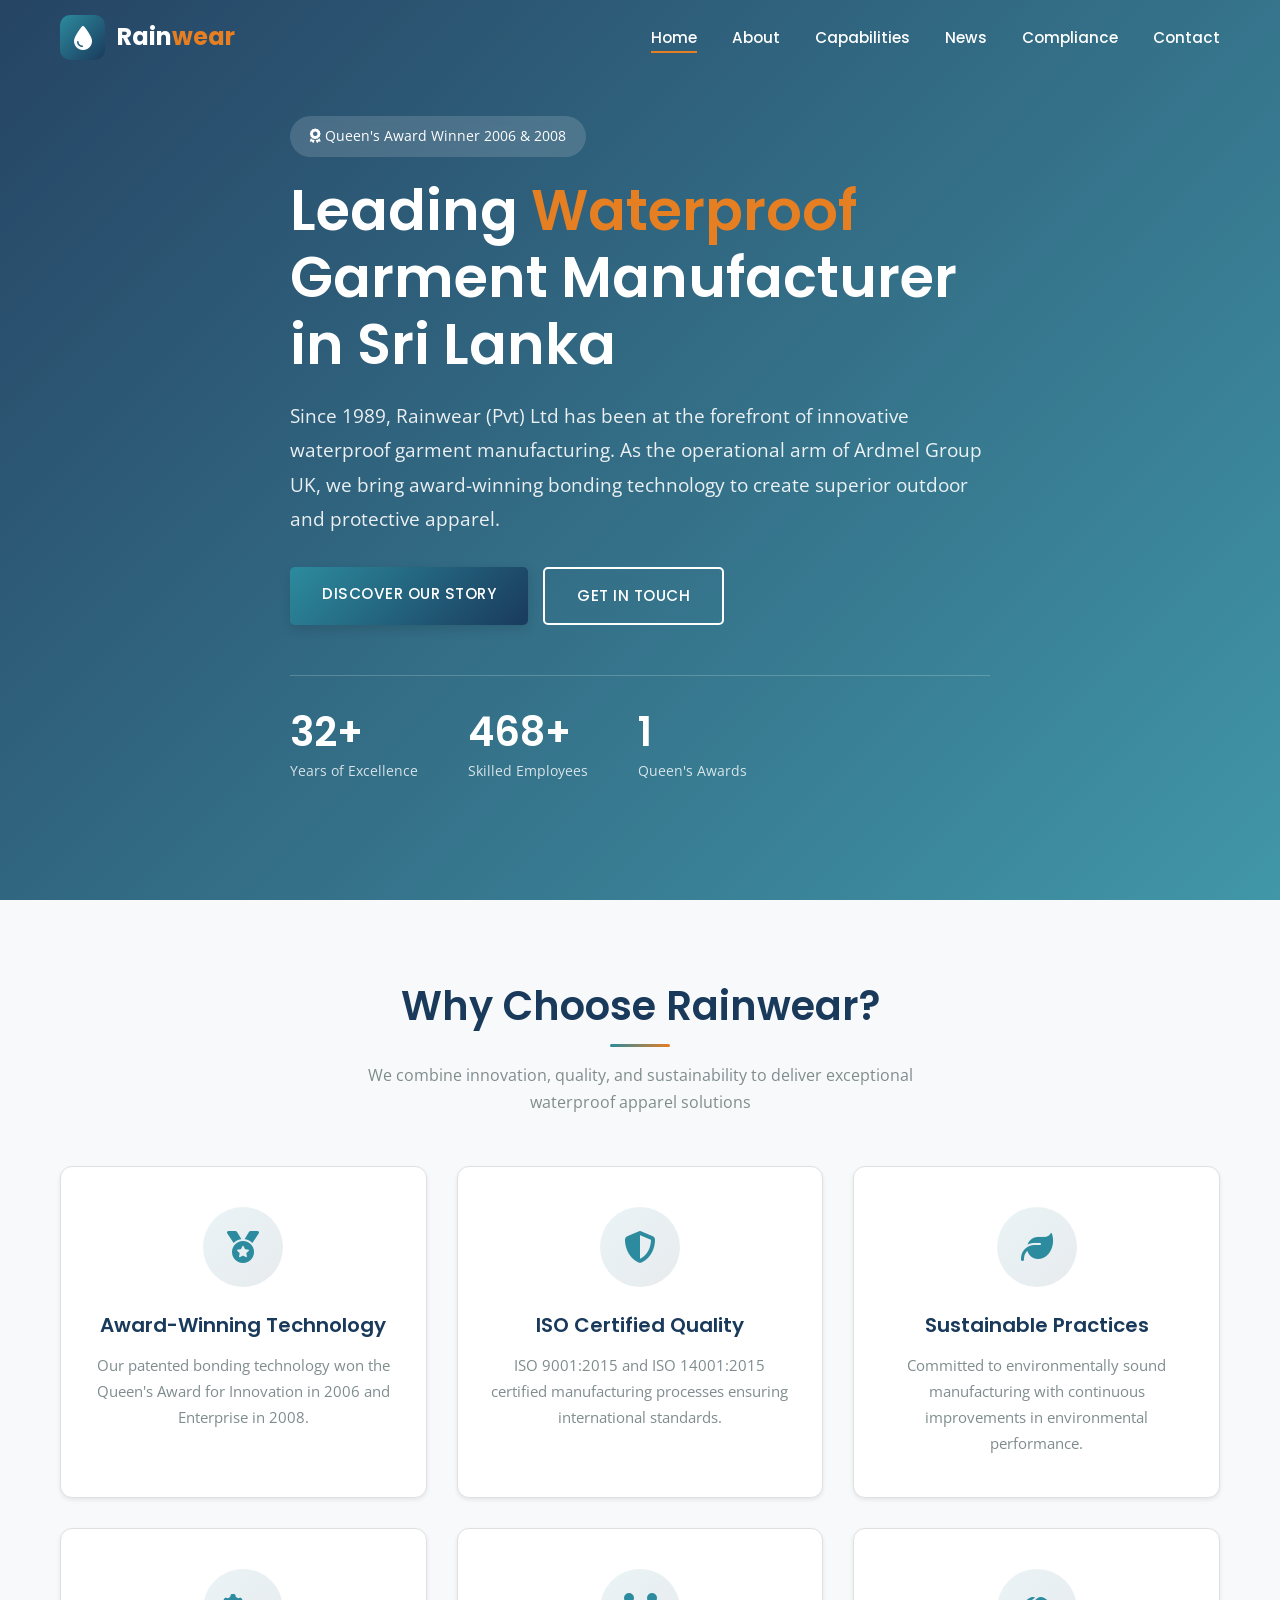
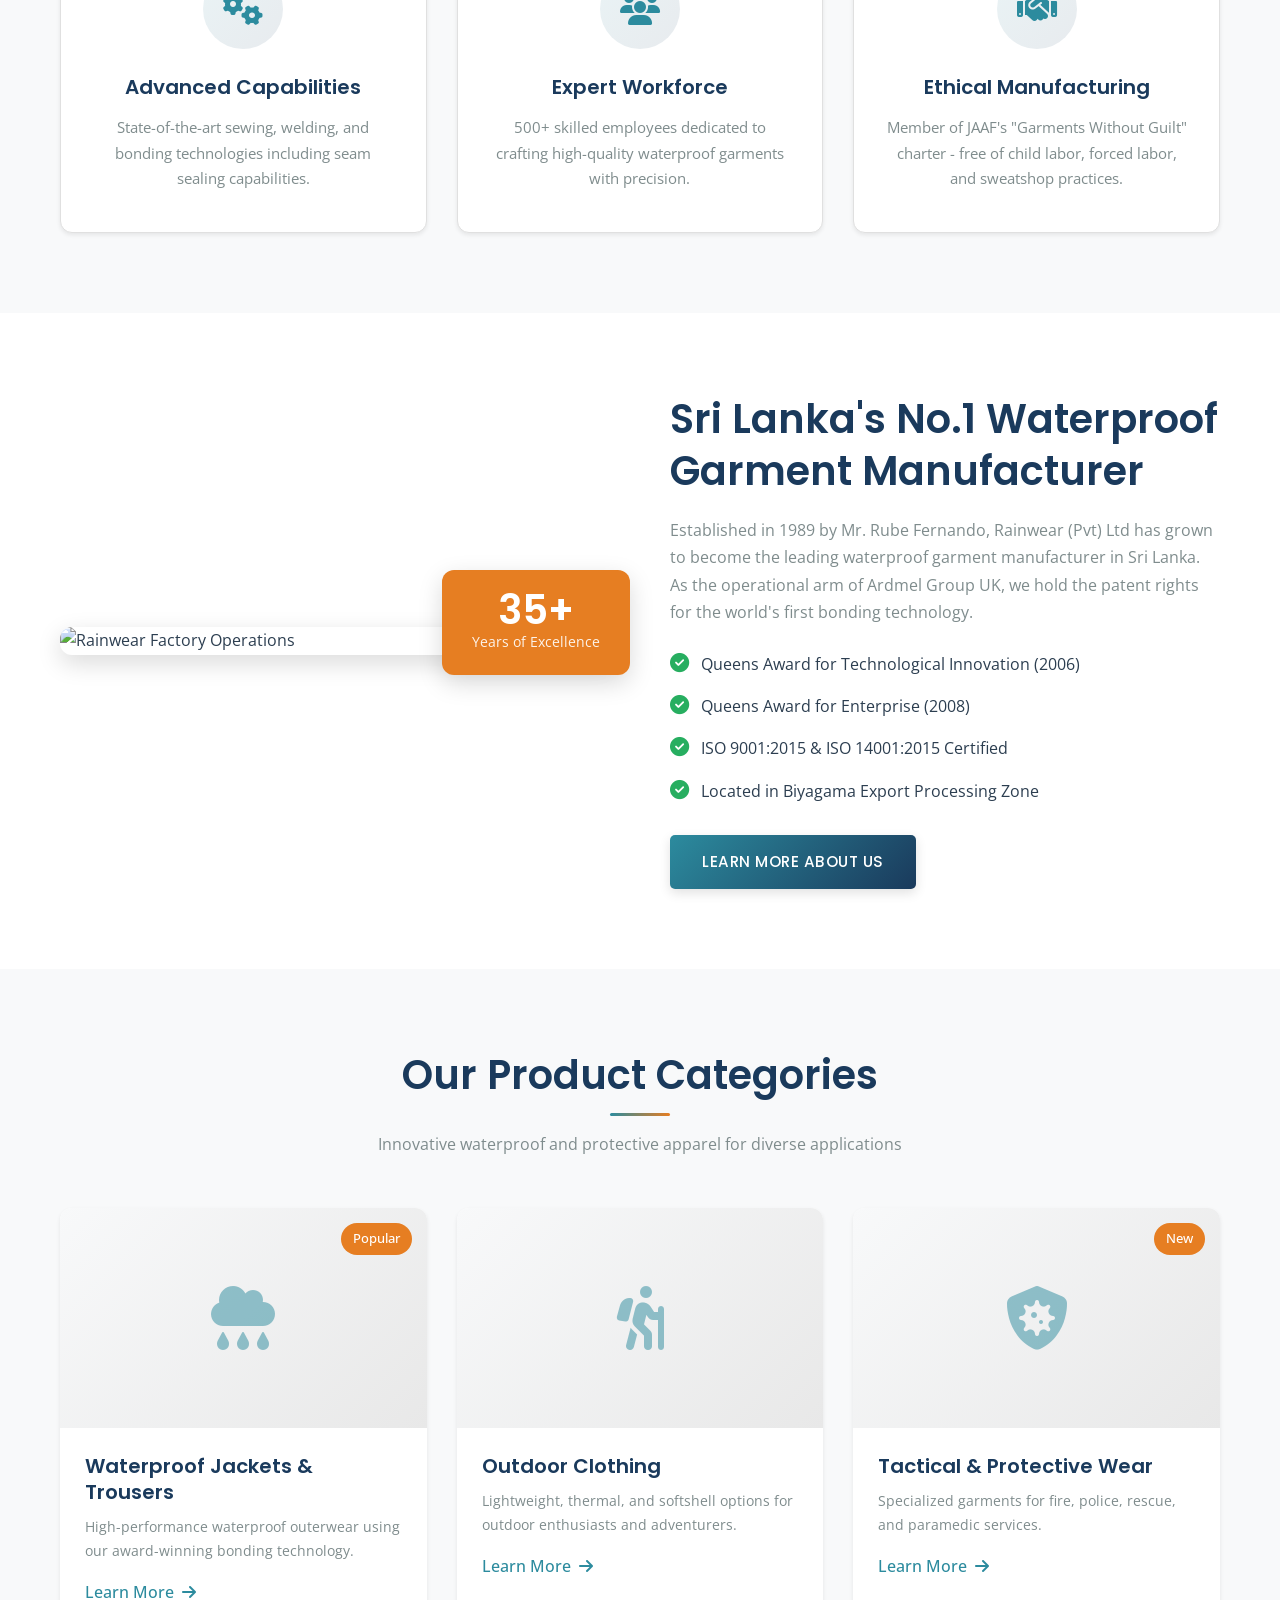
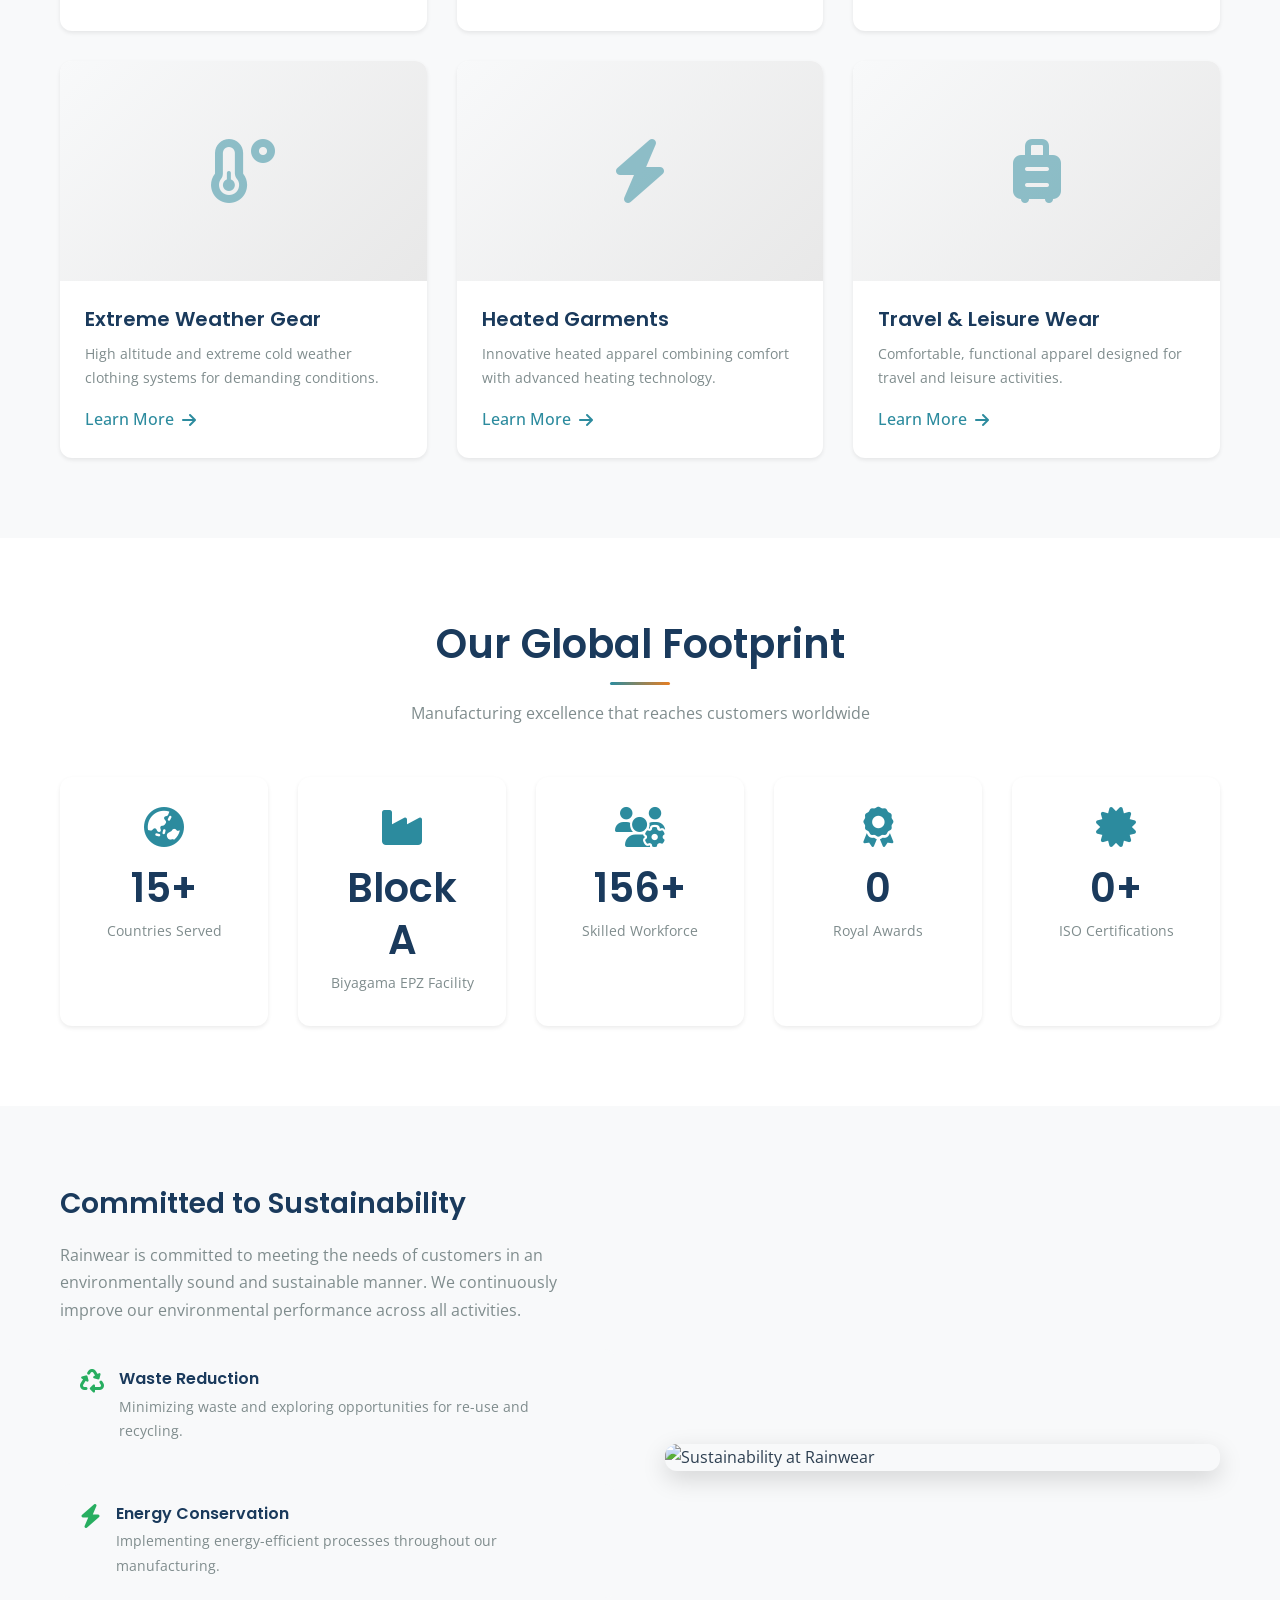
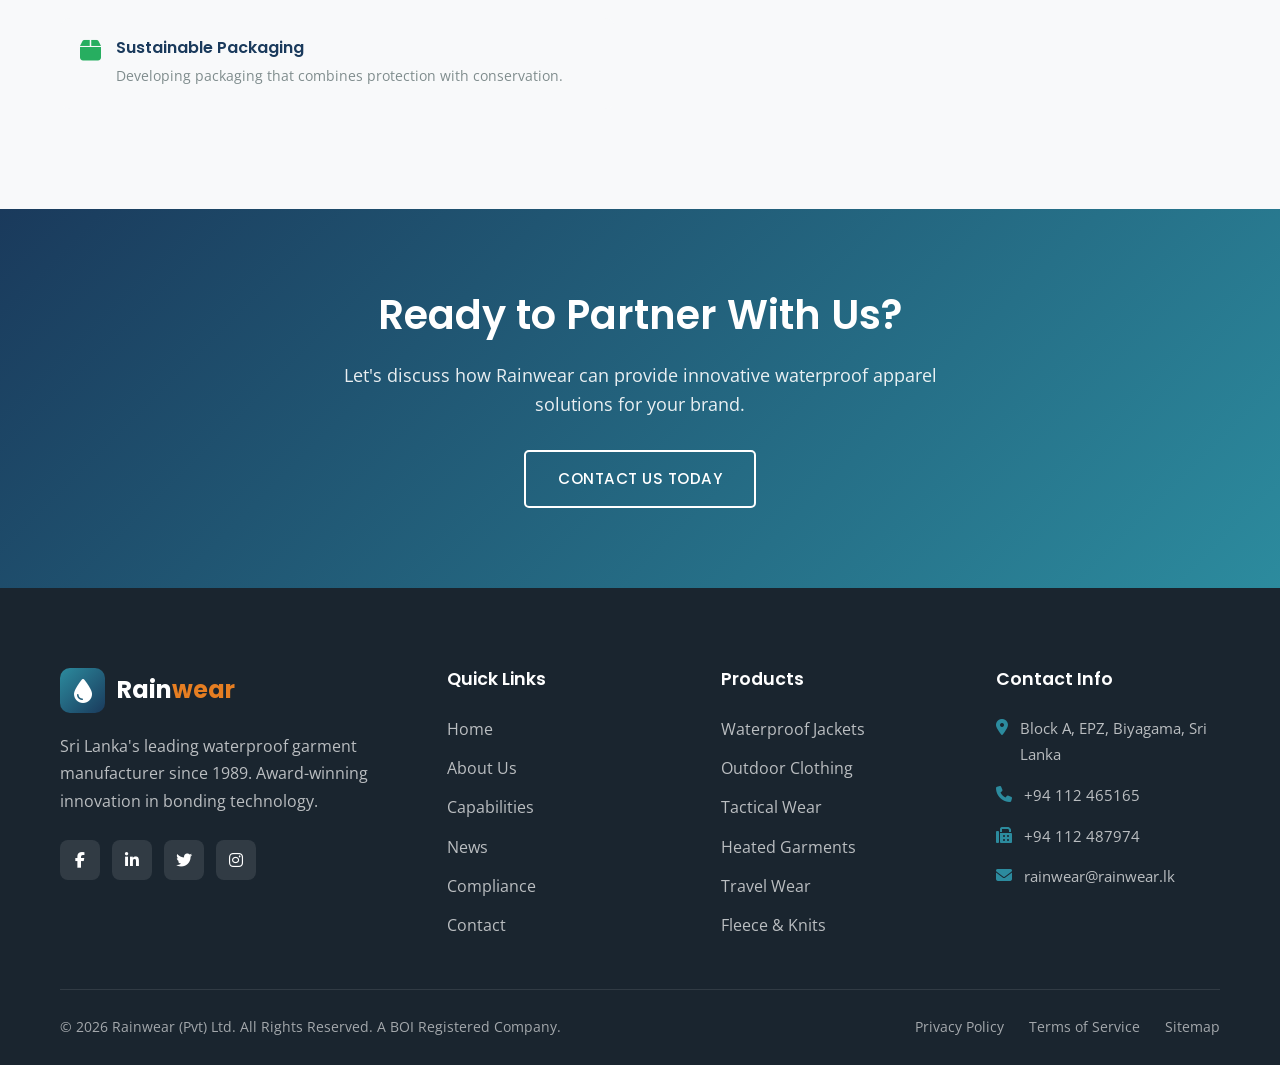
==== index.html @ 71b781bc "Initial commit: Rainwear corporate website - Modern responsive design with 6 pages (Home, About, Cap" ====
<!DOCTYPE html>
<html lang="en">
<head>
    <meta charset="UTF-8">
    <meta name="viewport" content="width=device-width, initial-scale=1.0">
    <meta name="description" content="Rainwear (Pvt) Ltd - Sri Lanka's leading waterproof garment manufacturer since 1989. Queens Award winning innovation in bonding technology. ISO certified quality.">
    <meta name="keywords" content="Rainwear, waterproof garments, Sri Lanka, apparel manufacturing, bonding technology, outdoor clothing, tactical wear">
    <meta name="author" content="Rainwear (Pvt) Ltd">
    <meta name="robots" content="index, follow">
    
    <!-- Open Graph / Social Media -->
    <meta property="og:title" content="Rainwear (Pvt) Ltd - Leading Waterproof Garment Manufacturer">
    <meta property="og:description" content="Sri Lanka's No.1 waterproof garment manufacturing company. Queens Award winning technology.">
    <meta property="og:type" content="website">
    <meta property="og:url" content="https://rainwear.lk">
    
    <title>Rainwear (Pvt) Ltd | Leading Waterproof Garment Manufacturer in Sri Lanka</title>
    
    <!-- Favicon -->
    <link rel="icon" type="image/x-icon" href="images/favicon.ico">
    
    <!-- Google Fonts -->
    <link rel="preconnect" href="https://fonts.googleapis.com">
    <link rel="preconnect" href="https://fonts.gstatic.com" crossorigin>
    <link href="https://fonts.googleapis.com/css2?family=Poppins:wght@300;400;500;600;700&family=Open+Sans:wght@300;400;500;600&display=swap" rel="stylesheet">
    
    <!-- Font Awesome Icons -->
    <link rel="stylesheet" href="https://cdnjs.cloudflare.com/ajax/libs/font-awesome/6.4.0/css/all.min.css">
    
    <!-- Custom CSS -->
    <link rel="stylesheet" href="css/styles.css">
</head>
<body>
    <!-- Page Loader -->
    <div class="loading">
        <div class="loading-spinner"></div>
    </div>

    <!-- Header -->
    <header class="header">
        <div class="container">
            <nav class="nav">
                <a href="index.html" class="logo">
                    <div class="logo-icon">
                        <i class="fas fa-tint"></i>
                    </div>
                    <span class="logo-text">Rain<span>wear</span></span>
                </a>
                
                <ul class="nav-menu">
                    <li><a href="index.html" class="nav-link active">Home</a></li>
                    <li><a href="about.html" class="nav-link">About</a></li>
                    <li class="dropdown">
                        <a href="capabilities.html" class="nav-link">Capabilities</a>
                        <ul class="dropdown-menu">
                            <li><a href="capabilities.html#bulk">Bulk Manufacturing</a></li>
                            <li><a href="capabilities.html#design">Design & Development</a></li>
                            <li><a href="capabilities.html#technology">Technology</a></li>
                        </ul>
                    </li>
                    <li><a href="news.html" class="nav-link">News</a></li>
                    <li><a href="compliance.html" class="nav-link">Compliance</a></li>
                    <li><a href="contact.html" class="nav-link">Contact</a></li>
                </ul>
                
                <div class="nav-toggle">
                    <span></span>
                    <span></span>
                    <span></span>
                </div>
            </nav>
        </div>
    </header>

    <!-- Hero Section -->
    <section class="hero">
        <div class="container">
            <div class="hero-content">
                <span class="hero-badge">
                    <i class="fas fa-award"></i> Queen's Award Winner 2006 & 2008
                </span>
                <h1>Leading <span>Waterproof</span> Garment Manufacturer in Sri Lanka</h1>
                <p>Since 1989, Rainwear (Pvt) Ltd has been at the forefront of innovative waterproof garment manufacturing. As the operational arm of Ardmel Group UK, we bring award-winning bonding technology to create superior outdoor and protective apparel.</p>
                <div class="hero-buttons">
                    <a href="about.html" class="btn btn-primary">Discover Our Story</a>
                    <a href="contact.html" class="btn btn-secondary">Get In Touch</a>
                </div>
                <div class="hero-stats">
                    <div class="stat-item">
                        <h3 class="counter" data-target="35" data-suffix="+">0+</h3>
                        <p>Years of Excellence</p>
                    </div>
                    <div class="stat-item">
                        <h3 class="counter" data-target="500" data-suffix="+">0+</h3>
                        <p>Skilled Employees</p>
                    </div>
                    <div class="stat-item">
                        <h3 class="counter" data-target="2">0</h3>
                        <p>Queen's Awards</p>
                    </div>
                </div>
            </div>
        </div>
    </section>

    <!-- Features Section -->
    <section class="section bg-light" id="features">
        <div class="container">
            <div class="section-title">
                <h2>Why Choose Rainwear?</h2>
                <p>We combine innovation, quality, and sustainability to deliver exceptional waterproof apparel solutions</p>
            </div>
            <div class="features-grid">
                <div class="feature-card">
                    <div class="feature-icon">
                        <i class="fas fa-medal"></i>
                    </div>
                    <h4>Award-Winning Technology</h4>
                    <p>Our patented bonding technology won the Queen's Award for Innovation in 2006 and Enterprise in 2008.</p>
                </div>
                <div class="feature-card">
                    <div class="feature-icon">
                        <i class="fas fa-shield-alt"></i>
                    </div>
                    <h4>ISO Certified Quality</h4>
                    <p>ISO 9001:2015 and ISO 14001:2015 certified manufacturing processes ensuring international standards.</p>
                </div>
                <div class="feature-card">
                    <div class="feature-icon">
                        <i class="fas fa-leaf"></i>
                    </div>
                    <h4>Sustainable Practices</h4>
                    <p>Committed to environmentally sound manufacturing with continuous improvements in environmental performance.</p>
                </div>
                <div class="feature-card">
                    <div class="feature-icon">
                        <i class="fas fa-cogs"></i>
                    </div>
                    <h4>Advanced Capabilities</h4>
                    <p>State-of-the-art sewing, welding, and bonding technologies including seam sealing capabilities.</p>
                </div>
                <div class="feature-card">
                    <div class="feature-icon">
                        <i class="fas fa-users"></i>
                    </div>
                    <h4>Expert Workforce</h4>
                    <p>500+ skilled employees dedicated to crafting high-quality waterproof garments with precision.</p>
                </div>
                <div class="feature-card">
                    <div class="feature-icon">
                        <i class="fas fa-handshake"></i>
                    </div>
                    <h4>Ethical Manufacturing</h4>
                    <p>Member of JAAF's "Garments Without Guilt" charter - free of child labor, forced labor, and sweatshop practices.</p>
                </div>
            </div>
        </div>
    </section>

    <!-- About Preview Section -->
    <section class="section">
        <div class="container">
            <div class="about-grid">
                <div class="about-image">
                    <img src="https://images.unsplash.com/photo-1581091226825-a6a2a5aee158?w=600" alt="Rainwear Factory Operations">
                    <div class="about-image-badge">
                        <h3>35+</h3>
                        <p>Years of Excellence</p>
                    </div>
                </div>
                <div class="about-content">
                    <h2>Sri Lanka's No.1 Waterproof Garment Manufacturer</h2>
                    <p>Established in 1989 by Mr. Rube Fernando, Rainwear (Pvt) Ltd has grown to become the leading waterproof garment manufacturer in Sri Lanka. As the operational arm of Ardmel Group UK, we hold the patent rights for the world's first bonding technology.</p>
                    <ul class="about-list">
                        <li>
                            <i class="fas fa-check-circle"></i>
                            <span>Queens Award for Technological Innovation (2006)</span>
                        </li>
                        <li>
                            <i class="fas fa-check-circle"></i>
                            <span>Queens Award for Enterprise (2008)</span>
                        </li>
                        <li>
                            <i class="fas fa-check-circle"></i>
                            <span>ISO 9001:2015 & ISO 14001:2015 Certified</span>
                        </li>
                        <li>
                            <i class="fas fa-check-circle"></i>
                            <span>Located in Biyagama Export Processing Zone</span>
                        </li>
                    </ul>
                    <a href="about.html" class="btn btn-primary">Learn More About Us</a>
                </div>
            </div>
        </div>
    </section>

    <!-- Products Section -->
    <section class="section bg-light">
        <div class="container">
            <div class="section-title">
                <h2>Our Product Categories</h2>
                <p>Innovative waterproof and protective apparel for diverse applications</p>
            </div>
            <div class="products-grid">
                <div class="product-card">
                    <div class="product-image">
                        <i class="fas fa-cloud-rain"></i>
                        <span class="product-badge">Popular</span>
                    </div>
                    <div class="product-content">
                        <h4>Waterproof Jackets & Trousers</h4>
                        <p>High-performance waterproof outerwear using our award-winning bonding technology.</p>
                        <a href="capabilities.html" class="read-more">Learn More <i class="fas fa-arrow-right"></i></a>
                    </div>
                </div>
                <div class="product-card">
                    <div class="product-image">
                        <i class="fas fa-hiking"></i>
                    </div>
                    <div class="product-content">
                        <h4>Outdoor Clothing</h4>
                        <p>Lightweight, thermal, and softshell options for outdoor enthusiasts and adventurers.</p>
                        <a href="capabilities.html" class="read-more">Learn More <i class="fas fa-arrow-right"></i></a>
                    </div>
                </div>
                <div class="product-card">
                    <div class="product-image">
                        <i class="fas fa-shield-virus"></i>
                        <span class="product-badge">New</span>
                    </div>
                    <div class="product-content">
                        <h4>Tactical & Protective Wear</h4>
                        <p>Specialized garments for fire, police, rescue, and paramedic services.</p>
                        <a href="capabilities.html" class="read-more">Learn More <i class="fas fa-arrow-right"></i></a>
                    </div>
                </div>
                <div class="product-card">
                    <div class="product-image">
                        <i class="fas fa-temperature-low"></i>
                    </div>
                    <div class="product-content">
                        <h4>Extreme Weather Gear</h4>
                        <p>High altitude and extreme cold weather clothing systems for demanding conditions.</p>
                        <a href="capabilities.html" class="read-more">Learn More <i class="fas fa-arrow-right"></i></a>
                    </div>
                </div>
                <div class="product-card">
                    <div class="product-image">
                        <i class="fas fa-bolt"></i>
                    </div>
                    <div class="product-content">
                        <h4>Heated Garments</h4>
                        <p>Innovative heated apparel combining comfort with advanced heating technology.</p>
                        <a href="capabilities.html" class="read-more">Learn More <i class="fas fa-arrow-right"></i></a>
                    </div>
                </div>
                <div class="product-card">
                    <div class="product-image">
                        <i class="fas fa-suitcase-rolling"></i>
                    </div>
                    <div class="product-content">
                        <h4>Travel & Leisure Wear</h4>
                        <p>Comfortable, functional apparel designed for travel and leisure activities.</p>
                        <a href="capabilities.html" class="read-more">Learn More <i class="fas fa-arrow-right"></i></a>
                    </div>
                </div>
            </div>
        </div>
    </section>

    <!-- Apparel Footprint Section -->
    <section class="section">
        <div class="container">
            <div class="section-title">
                <h2>Our Global Footprint</h2>
                <p>Manufacturing excellence that reaches customers worldwide</p>
            </div>
            <div class="footprint-stats">
                <div class="footprint-stat">
                    <i class="fas fa-globe-asia"></i>
                    <h3 class="counter" data-target="50" data-suffix="+">0+</h3>
                    <p>Countries Served</p>
                </div>
                <div class="footprint-stat">
                    <i class="fas fa-industry"></i>
                    <h3>Block A</h3>
                    <p>Biyagama EPZ Facility</p>
                </div>
                <div class="footprint-stat">
                    <i class="fas fa-users-cog"></i>
                    <h3 class="counter" data-target="500" data-suffix="+">0+</h3>
                    <p>Skilled Workforce</p>
                </div>
                <div class="footprint-stat">
                    <i class="fas fa-award"></i>
                    <h3 class="counter" data-target="2">0</h3>
                    <p>Royal Awards</p>
                </div>
                <div class="footprint-stat">
                    <i class="fas fa-certificate"></i>
                    <h3 class="counter" data-target="3" data-suffix="+">0+</h3>
                    <p>ISO Certifications</p>
                </div>
            </div>
        </div>
    </section>

    <!-- Sustainability Section -->
    <section class="section bg-light">
        <div class="container">
            <div class="sustainability-content">
                <div class="sustainability-text">
                    <h3>Committed to Sustainability</h3>
                    <p>Rainwear is committed to meeting the needs of customers in an environmentally sound and sustainable manner. We continuously improve our environmental performance across all activities.</p>
                    <ul class="sustainability-list">
                        <li>
                            <i class="fas fa-recycle"></i>
                            <div>
                                <h4>Waste Reduction</h4>
                                <p>Minimizing waste and exploring opportunities for re-use and recycling.</p>
                            </div>
                        </li>
                        <li>
                            <i class="fas fa-bolt"></i>
                            <div>
                                <h4>Energy Conservation</h4>
                                <p>Implementing energy-efficient processes throughout our manufacturing.</p>
                            </div>
                        </li>
                        <li>
                            <i class="fas fa-box"></i>
                            <div>
                                <h4>Sustainable Packaging</h4>
                                <p>Developing packaging that combines protection with conservation.</p>
                            </div>
                        </li>
                    </ul>
                </div>
                <div class="about-image">
                    <img src="https://images.unsplash.com/photo-1532996122724-e3c354a0b15b?w=600" alt="Sustainability at Rainwear">
                </div>
            </div>
        </div>
    </section>

    <!-- CTA Section -->
    <section class="cta-section">
        <div class="container">
            <div class="cta-content">
                <h2>Ready to Partner With Us?</h2>
                <p>Let's discuss how Rainwear can provide innovative waterproof apparel solutions for your brand.</p>
                <a href="contact.html" class="btn btn-secondary">Contact Us Today</a>
            </div>
        </div>
    </section>

    <!-- Footer -->
    <footer class="footer">
        <div class="container">
            <div class="footer-grid">
                <div class="footer-brand">
                    <a href="index.html" class="logo">
                        <div class="logo-icon">
                            <i class="fas fa-tint"></i>
                        </div>
                        <span class="logo-text">Rain<span>wear</span></span>
                    </a>
                    <p>Sri Lanka's leading waterproof garment manufacturer since 1989. Award-winning innovation in bonding technology.</p>
                    <div class="footer-social">
                        <a href="#"><i class="fab fa-facebook-f"></i></a>
                        <a href="#"><i class="fab fa-linkedin-in"></i></a>
                        <a href="#"><i class="fab fa-twitter"></i></a>
                        <a href="#"><i class="fab fa-instagram"></i></a>
                    </div>
                </div>
                <div class="footer-column">
                    <h4>Quick Links</h4>
                    <ul class="footer-links">
                        <li><a href="index.html">Home</a></li>
                        <li><a href="about.html">About Us</a></li>
                        <li><a href="capabilities.html">Capabilities</a></li>
                        <li><a href="news.html">News</a></li>
                        <li><a href="compliance.html">Compliance</a></li>
                        <li><a href="contact.html">Contact</a></li>
                    </ul>
                </div>
                <div class="footer-column">
                    <h4>Products</h4>
                    <ul class="footer-links">
                        <li><a href="capabilities.html">Waterproof Jackets</a></li>
                        <li><a href="capabilities.html">Outdoor Clothing</a></li>
                        <li><a href="capabilities.html">Tactical Wear</a></li>
                        <li><a href="capabilities.html">Heated Garments</a></li>
                        <li><a href="capabilities.html">Travel Wear</a></li>
                        <li><a href="capabilities.html">Fleece & Knits</a></li>
                    </ul>
                </div>
                <div class="footer-column">
                    <h4>Contact Info</h4>
                    <div class="footer-contact">
                        <div class="footer-contact-item">
                            <i class="fas fa-map-marker-alt"></i>
                            <span>Block A, EPZ, Biyagama, Sri Lanka</span>
                        </div>
                        <div class="footer-contact-item">
                            <i class="fas fa-phone"></i>
                            <span>+94 112 465165</span>
                        </div>
                        <div class="footer-contact-item">
                            <i class="fas fa-fax"></i>
                            <span>+94 112 487974</span>
                        </div>
                        <div class="footer-contact-item">
                            <i class="fas fa-envelope"></i>
                            <span>rainwear@rainwear.lk</span>
                        </div>
                    </div>
                </div>
            </div>
            <div class="footer-bottom">
                <p>&copy; 2026 Rainwear (Pvt) Ltd. All Rights Reserved. A BOI Registered Company.</p>
                <div class="footer-bottom-links">
                    <a href="#">Privacy Policy</a>
                    <a href="#">Terms of Service</a>
                    <a href="#">Sitemap</a>
                </div>
            </div>
        </div>
    </footer>

    <!-- Scroll to Top Button -->
    <button class="scroll-top">
        <i class="fas fa-chevron-up"></i>
    </button>

    <!-- JavaScript -->
    <script src="js/main.js"></script>
</body>
</html>
---- css/styles.css ----
/* =============================================
   RAINWEAR (PVT) LTD - Corporate Website Styles
   Modern, Professional & Mobile-Responsive Design
   ============================================= */

/* CSS Variables */
:root {
    --primary-color: #1a3a5c;
    --primary-dark: #0d2840;
    --secondary-color: #2c8b9e;
    --accent-color: #e67e22;
    --accent-hover: #d35400;
    --text-dark: #2c3e50;
    --text-light: #7f8c8d;
    --text-white: #ffffff;
    --bg-light: #f8f9fa;
    --bg-white: #ffffff;
    --bg-dark: #1a252f;
    --border-color: #e0e0e0;
    --success-color: #27ae60;
    --shadow-sm: 0 2px 4px rgba(0,0,0,0.08);
    --shadow-md: 0 4px 12px rgba(0,0,0,0.12);
    --shadow-lg: 0 8px 24px rgba(0,0,0,0.15);
    --transition: all 0.3s ease;
    --font-primary: 'Poppins', sans-serif;
    --font-secondary: 'Open Sans', sans-serif;
}

/* Reset & Base Styles */
*, *::before, *::after {
    margin: 0;
    padding: 0;
    box-sizing: border-box;
}

html {
    scroll-behavior: smooth;
    font-size: 16px;
}

body {
    font-family: var(--font-secondary);
    color: var(--text-dark);
    line-height: 1.7;
    background-color: var(--bg-white);
    overflow-x: hidden;
}

h1, h2, h3, h4, h5, h6 {
    font-family: var(--font-primary);
    font-weight: 600;
    line-height: 1.3;
    color: var(--primary-color);
}

h1 { font-size: 3rem; }
h2 { font-size: 2.5rem; }
h3 { font-size: 1.75rem; }
h4 { font-size: 1.25rem; }

p {
    margin-bottom: 1rem;
    color: var(--text-light);
}

a {
    text-decoration: none;
    color: inherit;
    transition: var(--transition);
}

img {
    max-width: 100%;
    height: auto;
    display: block;
}

ul {
    list-style: none;
}

.container {
    max-width: 1200px;
    margin: 0 auto;
    padding: 0 20px;
}

.section {
    padding: 80px 0;
}

.section-title {
    text-align: center;
    margin-bottom: 50px;
}

.section-title h2 {
    position: relative;
    display: inline-block;
    padding-bottom: 15px;
}

.section-title h2::after {
    content: '';
    position: absolute;
    bottom: 0;
    left: 50%;
    transform: translateX(-50%);
    width: 60px;
    height: 3px;
    background: linear-gradient(90deg, var(--secondary-color), var(--accent-color));
    border-radius: 2px;
}

.section-title p {
    max-width: 600px;
    margin: 15px auto 0;
}

/* Buttons */
.btn {
    display: inline-block;
    padding: 14px 32px;
    font-family: var(--font-primary);
    font-size: 0.95rem;
    font-weight: 500;
    border-radius: 5px;
    cursor: pointer;
    transition: var(--transition);
    border: none;
    text-transform: uppercase;
    letter-spacing: 0.5px;
}

.btn-primary {
    background: linear-gradient(135deg, var(--secondary-color), var(--primary-color));
    color: var(--text-white);
    box-shadow: var(--shadow-md);
}

.btn-primary:hover {
    transform: translateY(-2px);
    box-shadow: var(--shadow-lg);
}

.btn-secondary {
    background: transparent;
    color: var(--text-white);
    border: 2px solid var(--text-white);
}

.btn-secondary:hover {
    background: var(--text-white);
    color: var(--primary-color);
}

.btn-accent {
    background: var(--accent-color);
    color: var(--text-white);
}

.btn-accent:hover {
    background: var(--accent-hover);
    transform: translateY(-2px);
}

/* =============================================
   HEADER & NAVIGATION
   ============================================= */
.header {
    position: fixed;
    top: 0;
    left: 0;
    width: 100%;
    z-index: 1000;
    background: transparent;
    transition: var(--transition);
}

.header.scrolled {
    background: var(--bg-white);
    box-shadow: var(--shadow-md);
}

.header.scrolled .nav-link {
    color: var(--text-dark);
}

.header.scrolled .logo-text {
    color: var(--primary-color);
}

.nav {
    display: flex;
    justify-content: space-between;
    align-items: center;
    padding: 15px 0;
}

.logo {
    display: flex;
    align-items: center;
    gap: 12px;
}

.logo-icon {
    width: 45px;
    height: 45px;
    background: linear-gradient(135deg, var(--secondary-color), var(--primary-color));
    border-radius: 10px;
    display: flex;
    align-items: center;
    justify-content: center;
}

.logo-icon i {
    font-size: 1.5rem;
    color: var(--text-white);
}

.logo-text {
    font-family: var(--font-primary);
    font-size: 1.5rem;
    font-weight: 700;
    color: var(--text-white);
    transition: var(--transition);
}

.logo-text span {
    color: var(--accent-color);
}

.nav-menu {
    display: flex;
    gap: 35px;
}

.nav-link {
    font-family: var(--font-primary);
    font-size: 0.95rem;
    font-weight: 500;
    color: var(--text-white);
    position: relative;
    padding: 5px 0;
}

.nav-link::after {
    content: '';
    position: absolute;
    bottom: 0;
    left: 0;
    width: 0;
    height: 2px;
    background: var(--accent-color);
    transition: var(--transition);
}

.nav-link:hover::after,
.nav-link.active::after {
    width: 100%;
}

.nav-toggle {
    display: none;
    flex-direction: column;
    gap: 5px;
    cursor: pointer;
    padding: 5px;
}

.nav-toggle span {
    width: 25px;
    height: 3px;
    background: var(--text-white);
    border-radius: 2px;
    transition: var(--transition);
}

.header.scrolled .nav-toggle span {
    background: var(--primary-color);
}

/* Dropdown Menu */
.dropdown {
    position: relative;
}

.dropdown-menu {
    position: absolute;
    top: 100%;
    left: 0;
    min-width: 220px;
    background: var(--bg-white);
    border-radius: 8px;
    box-shadow: var(--shadow-lg);
    opacity: 0;
    visibility: hidden;
    transform: translateY(10px);
    transition: var(--transition);
    padding: 10px 0;
}

.dropdown:hover .dropdown-menu {
    opacity: 1;
    visibility: visible;
    transform: translateY(0);
}

.dropdown-menu a {
    display: block;
    padding: 10px 20px;
    color: var(--text-dark);
    font-size: 0.9rem;
}

.dropdown-menu a:hover {
    background: var(--bg-light);
    color: var(--secondary-color);
}

/* =============================================
   HERO SECTION
   ============================================= */
.hero {
    min-height: 100vh;
    display: flex;
    align-items: center;
    position: relative;
    background: linear-gradient(135deg, rgba(26, 58, 92, 0.95), rgba(44, 139, 158, 0.9)),
                url('https://images.unsplash.com/photo-1441986300917-64674bd600d8?w=1920') center/cover no-repeat;
    overflow: hidden;
}

.hero-content {
    max-width: 700px;
    color: var(--text-white);
    z-index: 2;
}

.hero-badge {
    display: inline-block;
    background: rgba(255,255,255,0.15);
    padding: 8px 20px;
    border-radius: 30px;
    font-size: 0.9rem;
    margin-bottom: 20px;
    backdrop-filter: blur(10px);
}

.hero h1 {
    color: var(--text-white);
    font-size: 3.5rem;
    margin-bottom: 20px;
    line-height: 1.2;
}

.hero h1 span {
    color: var(--accent-color);
}

.hero p {
    font-size: 1.2rem;
    color: rgba(255,255,255,0.9);
    margin-bottom: 30px;
    line-height: 1.8;
}

.hero-buttons {
    display: flex;
    gap: 15px;
    flex-wrap: wrap;
}

.hero-stats {
    display: flex;
    gap: 50px;
    margin-top: 50px;
    padding-top: 30px;
    border-top: 1px solid rgba(255,255,255,0.2);
}

.stat-item h3 {
    color: var(--text-white);
    font-size: 2.5rem;
}

.stat-item p {
    color: rgba(255,255,255,0.8);
    font-size: 0.9rem;
    margin: 0;
}

/* Page Hero (Smaller) */
.page-hero {
    min-height: 50vh;
    display: flex;
    align-items: center;
    justify-content: center;
    text-align: center;
    position: relative;
    background: linear-gradient(135deg, rgba(26, 58, 92, 0.95), rgba(44, 139, 158, 0.9)),
                url('https://images.unsplash.com/photo-1558618666-fcd25c85cd64?w=1920') center/cover no-repeat;
}

.page-hero h1 {
    color: var(--text-white);
    font-size: 3rem;
    margin-bottom: 15px;
}

.page-hero p {
    color: rgba(255,255,255,0.9);
    font-size: 1.1rem;
    max-width: 600px;
    margin: 0 auto;
}

.breadcrumb {
    display: flex;
    justify-content: center;
    gap: 10px;
    margin-top: 20px;
    color: rgba(255,255,255,0.8);
    font-size: 0.95rem;
}

.breadcrumb a {
    color: var(--accent-color);
}

.breadcrumb a:hover {
    text-decoration: underline;
}

/* =============================================
   FEATURES / SERVICES SECTION
   ============================================= */
.features-grid {
    display: grid;
    grid-template-columns: repeat(auto-fit, minmax(280px, 1fr));
    gap: 30px;
}

.feature-card {
    background: var(--bg-white);
    padding: 40px 30px;
    border-radius: 12px;
    text-align: center;
    box-shadow: var(--shadow-sm);
    transition: var(--transition);
    border: 1px solid var(--border-color);
}

.feature-card:hover {
    transform: translateY(-8px);
    box-shadow: var(--shadow-lg);
    border-color: var(--secondary-color);
}

.feature-icon {
    width: 80px;
    height: 80px;
    background: linear-gradient(135deg, rgba(44, 139, 158, 0.1), rgba(26, 58, 92, 0.1));
    border-radius: 50%;
    display: flex;
    align-items: center;
    justify-content: center;
    margin: 0 auto 25px;
}

.feature-icon i {
    font-size: 2rem;
    color: var(--secondary-color);
}

.feature-card h4 {
    margin-bottom: 15px;
}

.feature-card p {
    font-size: 0.95rem;
    margin: 0;
}

/* =============================================
   ABOUT SECTION
   ============================================= */
.about-grid {
    display: grid;
    grid-template-columns: 1fr 1fr;
    gap: 60px;
    align-items: center;
}

.about-image {
    position: relative;
}

.about-image img {
    border-radius: 12px;
    box-shadow: var(--shadow-lg);
}

.about-image-badge {
    position: absolute;
    bottom: -20px;
    right: -20px;
    background: var(--accent-color);
    color: var(--text-white);
    padding: 20px 30px;
    border-radius: 12px;
    text-align: center;
    box-shadow: var(--shadow-lg);
}

.about-image-badge h3 {
    color: var(--text-white);
    font-size: 2.5rem;
    line-height: 1;
}

.about-image-badge p {
    color: rgba(255,255,255,0.9);
    margin: 0;
    font-size: 0.9rem;
}

.about-content h2 {
    margin-bottom: 20px;
}

.about-content > p {
    margin-bottom: 25px;
}

.about-list {
    margin-bottom: 30px;
}

.about-list li {
    display: flex;
    align-items: flex-start;
    gap: 12px;
    margin-bottom: 15px;
}

.about-list li i {
    color: var(--success-color);
    font-size: 1.2rem;
    margin-top: 3px;
}

.about-list li span {
    color: var(--text-dark);
}

/* =============================================
   CAPABILITIES SECTION
   ============================================= */
.capabilities-tabs {
    display: flex;
    justify-content: center;
    gap: 15px;
    margin-bottom: 40px;
    flex-wrap: wrap;
}

.tab-btn {
    padding: 12px 28px;
    background: var(--bg-light);
    border: none;
    border-radius: 30px;
    font-family: var(--font-primary);
    font-size: 0.95rem;
    font-weight: 500;
    color: var(--text-dark);
    cursor: pointer;
    transition: var(--transition);
}

.tab-btn:hover,
.tab-btn.active {
    background: var(--primary-color);
    color: var(--text-white);
}

.capability-content {
    display: none;
    animation: fadeIn 0.5s ease;
}

.capability-content.active {
    display: block;
}

@keyframes fadeIn {
    from { opacity: 0; transform: translateY(10px); }
    to { opacity: 1; transform: translateY(0); }
}

.capability-grid {
    display: grid;
    grid-template-columns: repeat(auto-fit, minmax(300px, 1fr));
    gap: 25px;
}

.capability-card {
    background: var(--bg-white);
    border-radius: 12px;
    overflow: hidden;
    box-shadow: var(--shadow-sm);
    transition: var(--transition);
    border: 1px solid var(--border-color);
}

.capability-card:hover {
    box-shadow: var(--shadow-lg);
    transform: translateY(-5px);
}

.capability-card-header {
    background: linear-gradient(135deg, var(--primary-color), var(--secondary-color));
    padding: 20px 25px;
    display: flex;
    align-items: center;
    gap: 15px;
}

.capability-card-header i {
    font-size: 1.5rem;
    color: var(--text-white);
}

.capability-card-header h4 {
    color: var(--text-white);
    margin: 0;
}

.capability-card-body {
    padding: 25px;
}

.capability-card-body p {
    margin-bottom: 0;
}

/* =============================================
   PRODUCTS SECTION
   ============================================= */
.products-grid {
    display: grid;
    grid-template-columns: repeat(auto-fit, minmax(280px, 1fr));
    gap: 30px;
}

.product-card {
    background: var(--bg-white);
    border-radius: 12px;
    overflow: hidden;
    box-shadow: var(--shadow-sm);
    transition: var(--transition);
}

.product-card:hover {
    box-shadow: var(--shadow-lg);
    transform: translateY(-5px);
}

.product-image {
    height: 220px;
    background: linear-gradient(135deg, var(--bg-light), #e8e8e8);
    display: flex;
    align-items: center;
    justify-content: center;
    position: relative;
    overflow: hidden;
}

.product-image i {
    font-size: 4rem;
    color: var(--secondary-color);
    opacity: 0.5;
}

.product-badge {
    position: absolute;
    top: 15px;
    right: 15px;
    background: var(--accent-color);
    color: var(--text-white);
    padding: 5px 12px;
    border-radius: 20px;
    font-size: 0.8rem;
    font-weight: 500;
}

.product-content {
    padding: 25px;
}

.product-content h4 {
    margin-bottom: 10px;
}

.product-content p {
    font-size: 0.9rem;
    margin-bottom: 15px;
}

/* =============================================
   FABRIC TYPES SECTION
   ============================================= */
.fabric-categories {
    display: grid;
    grid-template-columns: repeat(auto-fit, minmax(350px, 1fr));
    gap: 30px;
}

.fabric-category {
    background: var(--bg-white);
    border-radius: 12px;
    padding: 30px;
    box-shadow: var(--shadow-sm);
    border: 1px solid var(--border-color);
}

.fabric-category h3 {
    display: flex;
    align-items: center;
    gap: 12px;
    margin-bottom: 25px;
    padding-bottom: 15px;
    border-bottom: 2px solid var(--bg-light);
}

.fabric-category h3 i {
    color: var(--secondary-color);
}

.fabric-list {
    display: flex;
    flex-direction: column;
    gap: 15px;
}

.fabric-item {
    display: flex;
    gap: 15px;
}

.fabric-item strong {
    color: var(--primary-color);
    min-width: 100px;
}

.fabric-item span {
    color: var(--text-light);
    font-size: 0.95rem;
}

/* =============================================
   TEAM SECTION
   ============================================= */
.team-grid {
    display: grid;
    grid-template-columns: repeat(auto-fit, minmax(250px, 1fr));
    gap: 30px;
}

.team-card {
    background: var(--bg-white);
    border-radius: 12px;
    overflow: hidden;
    box-shadow: var(--shadow-sm);
    transition: var(--transition);
    text-align: center;
}

.team-card:hover {
    box-shadow: var(--shadow-lg);
    transform: translateY(-5px);
}

.team-image {
    height: 250px;
    background: linear-gradient(135deg, var(--primary-color), var(--secondary-color));
    display: flex;
    align-items: center;
    justify-content: center;
}

.team-image i {
    font-size: 5rem;
    color: rgba(255,255,255,0.3);
}

.team-content {
    padding: 25px;
}

.team-content h4 {
    margin-bottom: 5px;
}

.team-content .position {
    color: var(--secondary-color);
    font-size: 0.9rem;
    font-weight: 500;
}

/* =============================================
   COMPLIANCE SECTION
   ============================================= */
.compliance-grid {
    display: grid;
    grid-template-columns: repeat(auto-fit, minmax(350px, 1fr));
    gap: 30px;
}

.compliance-card {
    background: var(--bg-white);
    border-radius: 12px;
    padding: 35px;
    box-shadow: var(--shadow-sm);
    border-left: 4px solid var(--secondary-color);
    transition: var(--transition);
}

.compliance-card:hover {
    box-shadow: var(--shadow-lg);
}

.compliance-card-header {
    display: flex;
    align-items: center;
    gap: 15px;
    margin-bottom: 20px;
}

.compliance-icon {
    width: 60px;
    height: 60px;
    background: linear-gradient(135deg, rgba(44, 139, 158, 0.1), rgba(26, 58, 92, 0.1));
    border-radius: 12px;
    display: flex;
    align-items: center;
    justify-content: center;
}

.compliance-icon i {
    font-size: 1.5rem;
    color: var(--secondary-color);
}

.compliance-card h4 {
    margin: 0;
}

.compliance-card p {
    margin-bottom: 0;
    font-size: 0.95rem;
}

/* =============================================
   NEWS SECTION
   ============================================= */
.news-grid {
    display: grid;
    grid-template-columns: repeat(auto-fit, minmax(350px, 1fr));
    gap: 30px;
}

.news-card {
    background: var(--bg-white);
    border-radius: 12px;
    overflow: hidden;
    box-shadow: var(--shadow-sm);
    transition: var(--transition);
}

.news-card:hover {
    box-shadow: var(--shadow-lg);
    transform: translateY(-5px);
}

.news-image {
    height: 200px;
    background: linear-gradient(135deg, var(--primary-color), var(--secondary-color));
    display: flex;
    align-items: center;
    justify-content: center;
}

.news-image i {
    font-size: 3rem;
    color: rgba(255,255,255,0.3);
}

.news-content {
    padding: 25px;
}

.news-date {
    display: inline-block;
    background: var(--bg-light);
    color: var(--secondary-color);
    padding: 5px 12px;
    border-radius: 20px;
    font-size: 0.8rem;
    font-weight: 500;
    margin-bottom: 15px;
}

.news-content h4 {
    margin-bottom: 10px;
}

.news-content h4 a:hover {
    color: var(--secondary-color);
}

.news-content p {
    font-size: 0.95rem;
    margin-bottom: 15px;
}

.read-more {
    color: var(--secondary-color);
    font-weight: 500;
    display: inline-flex;
    align-items: center;
    gap: 8px;
}

.read-more:hover {
    color: var(--accent-color);
}

/* =============================================
   CONTACT SECTION
   ============================================= */
.contact-grid {
    display: grid;
    grid-template-columns: 1fr 1.5fr;
    gap: 50px;
}

.contact-info {
    background: linear-gradient(135deg, var(--primary-color), var(--secondary-color));
    padding: 40px;
    border-radius: 12px;
    color: var(--text-white);
}

.contact-info h3 {
    color: var(--text-white);
    margin-bottom: 20px;
}

.contact-info > p {
    color: rgba(255,255,255,0.9);
    margin-bottom: 30px;
}

.contact-details {
    display: flex;
    flex-direction: column;
    gap: 25px;
}

.contact-item {
    display: flex;
    gap: 15px;
}

.contact-item-icon {
    width: 50px;
    height: 50px;
    background: rgba(255,255,255,0.15);
    border-radius: 10px;
    display: flex;
    align-items: center;
    justify-content: center;
    flex-shrink: 0;
}

.contact-item-icon i {
    font-size: 1.2rem;
}

.contact-item-content h4 {
    color: var(--text-white);
    font-size: 1rem;
    margin-bottom: 5px;
}

.contact-item-content p {
    color: rgba(255,255,255,0.9);
    margin: 0;
    font-size: 0.95rem;
}

.contact-item-content a {
    color: rgba(255,255,255,0.9);
}

.contact-item-content a:hover {
    color: var(--text-white);
}

.contact-form-wrapper {
    background: var(--bg-white);
    padding: 40px;
    border-radius: 12px;
    box-shadow: var(--shadow-md);
}

.contact-form-wrapper h3 {
    margin-bottom: 25px;
}

.form-group {
    margin-bottom: 20px;
}

.form-group label {
    display: block;
    margin-bottom: 8px;
    font-weight: 500;
    color: var(--text-dark);
}

.form-group input,
.form-group select,
.form-group textarea {
    width: 100%;
    padding: 14px 18px;
    border: 1px solid var(--border-color);
    border-radius: 8px;
    font-family: var(--font-secondary);
    font-size: 1rem;
    transition: var(--transition);
}

.form-group input:focus,
.form-group select:focus,
.form-group textarea:focus {
    outline: none;
    border-color: var(--secondary-color);
    box-shadow: 0 0 0 3px rgba(44, 139, 158, 0.1);
}

.form-group textarea {
    min-height: 150px;
    resize: vertical;
}

.form-row {
    display: grid;
    grid-template-columns: 1fr 1fr;
    gap: 20px;
}

/* =============================================
   MAP SECTION
   ============================================= */
.map-section {
    background: var(--bg-light);
}

.map-container {
    border-radius: 12px;
    overflow: hidden;
    box-shadow: var(--shadow-md);
    height: 400px;
}

.map-container iframe {
    width: 100%;
    height: 100%;
    border: none;
}

/* =============================================
   FOOTER
   ============================================= */
.footer {
    background: var(--bg-dark);
    color: var(--text-white);
    padding-top: 80px;
}

.footer-grid {
    display: grid;
    grid-template-columns: 1.5fr 1fr 1fr 1fr;
    gap: 50px;
    padding-bottom: 50px;
    border-bottom: 1px solid rgba(255,255,255,0.1);
}

.footer-brand .logo {
    margin-bottom: 20px;
}

.footer-brand .logo-text {
    color: var(--text-white);
}

.footer-brand p {
    color: rgba(255,255,255,0.7);
    margin-bottom: 25px;
}

.footer-social {
    display: flex;
    gap: 12px;
}

.footer-social a {
    width: 40px;
    height: 40px;
    background: rgba(255,255,255,0.1);
    border-radius: 8px;
    display: flex;
    align-items: center;
    justify-content: center;
    transition: var(--transition);
}

.footer-social a:hover {
    background: var(--secondary-color);
}

.footer-column h4 {
    color: var(--text-white);
    margin-bottom: 25px;
    font-size: 1.1rem;
}

.footer-links {
    display: flex;
    flex-direction: column;
    gap: 12px;
}

.footer-links a {
    color: rgba(255,255,255,0.7);
    transition: var(--transition);
}

.footer-links a:hover {
    color: var(--text-white);
    padding-left: 5px;
}

.footer-contact {
    display: flex;
    flex-direction: column;
    gap: 15px;
}

.footer-contact-item {
    display: flex;
    gap: 12px;
}

.footer-contact-item i {
    color: var(--secondary-color);
    margin-top: 3px;
}

.footer-contact-item span {
    color: rgba(255,255,255,0.7);
    font-size: 0.95rem;
}

.footer-bottom {
    padding: 25px 0;
    display: flex;
    justify-content: space-between;
    align-items: center;
    flex-wrap: wrap;
    gap: 15px;
}

.footer-bottom p {
    color: rgba(255,255,255,0.6);
    margin: 0;
    font-size: 0.9rem;
}

.footer-bottom-links {
    display: flex;
    gap: 25px;
}

.footer-bottom-links a {
    color: rgba(255,255,255,0.6);
    font-size: 0.9rem;
}

.footer-bottom-links a:hover {
    color: var(--text-white);
}

/* =============================================
   AWARDS & CERTIFICATIONS
   ============================================= */
.awards-grid {
    display: grid;
    grid-template-columns: repeat(auto-fit, minmax(300px, 1fr));
    gap: 30px;
}

.award-card {
    background: var(--bg-white);
    padding: 35px;
    border-radius: 12px;
    text-align: center;
    box-shadow: var(--shadow-sm);
    border: 1px solid var(--border-color);
    transition: var(--transition);
}

.award-card:hover {
    box-shadow: var(--shadow-lg);
    transform: translateY(-5px);
}

.award-icon {
    width: 80px;
    height: 80px;
    background: linear-gradient(135deg, #ffd700, #ffb347);
    border-radius: 50%;
    display: flex;
    align-items: center;
    justify-content: center;
    margin: 0 auto 20px;
}

.award-icon i {
    font-size: 2rem;
    color: var(--text-white);
}

.award-card h4 {
    margin-bottom: 10px;
}

.award-card p {
    font-size: 0.95rem;
    margin: 0;
}

/* =============================================
   SUSTAINABILITY SECTION
   ============================================= */
.sustainability-content {
    display: grid;
    grid-template-columns: 1fr 1fr;
    gap: 50px;
    align-items: center;
}

.sustainability-text h3 {
    margin-bottom: 20px;
}

.sustainability-list {
    margin-top: 25px;
}

.sustainability-list li {
    display: flex;
    align-items: flex-start;
    gap: 15px;
    margin-bottom: 20px;
    padding: 20px;
    background: var(--bg-light);
    border-radius: 10px;
}

.sustainability-list li i {
    color: var(--success-color);
    font-size: 1.5rem;
    flex-shrink: 0;
}

.sustainability-list li div h4 {
    font-size: 1rem;
    margin-bottom: 5px;
}

.sustainability-list li div p {
    margin: 0;
    font-size: 0.9rem;
}

/* =============================================
   APPAREL FOOTPRINT
   ============================================= */
.footprint-stats {
    display: grid;
    grid-template-columns: repeat(auto-fit, minmax(200px, 1fr));
    gap: 30px;
}

.footprint-stat {
    text-align: center;
    padding: 30px;
    background: var(--bg-white);
    border-radius: 12px;
    box-shadow: var(--shadow-sm);
}

.footprint-stat i {
    font-size: 2.5rem;
    color: var(--secondary-color);
    margin-bottom: 15px;
}

.footprint-stat h3 {
    font-size: 2.5rem;
    margin-bottom: 5px;
}

.footprint-stat p {
    margin: 0;
    font-size: 0.9rem;
}

/* =============================================
   CTA SECTION
   ============================================= */
.cta-section {
    background: linear-gradient(135deg, var(--primary-color), var(--secondary-color));
    padding: 80px 0;
    text-align: center;
}

.cta-content h2 {
    color: var(--text-white);
    margin-bottom: 20px;
}

.cta-content p {
    color: rgba(255,255,255,0.9);
    font-size: 1.1rem;
    max-width: 600px;
    margin: 0 auto 30px;
}

/* =============================================
   SCROLL TO TOP
   ============================================= */
.scroll-top {
    position: fixed;
    bottom: 30px;
    right: 30px;
    width: 50px;
    height: 50px;
    background: var(--primary-color);
    color: var(--text-white);
    border: none;
    border-radius: 10px;
    cursor: pointer;
    opacity: 0;
    visibility: hidden;
    transition: var(--transition);
    z-index: 999;
    box-shadow: var(--shadow-md);
}

.scroll-top.visible {
    opacity: 1;
    visibility: visible;
}

.scroll-top:hover {
    background: var(--secondary-color);
    transform: translateY(-3px);
}

/* =============================================
   RESPONSIVE DESIGN
   ============================================= */
@media (max-width: 1024px) {
    h1 { font-size: 2.5rem; }
    h2 { font-size: 2rem; }
    
    .hero h1 { font-size: 2.8rem; }
    
    .about-grid,
    .sustainability-content,
    .contact-grid {
        grid-template-columns: 1fr;
    }
    
    .footer-grid {
        grid-template-columns: repeat(2, 1fr);
    }
}

@media (max-width: 768px) {
    .nav-menu {
        position: fixed;
        top: 0;
        right: -100%;
        width: 80%;
        max-width: 350px;
        height: 100vh;
        background: var(--bg-white);
        flex-direction: column;
        padding: 100px 40px 40px;
        gap: 25px;
        transition: var(--transition);
        box-shadow: var(--shadow-lg);
    }
    
    .nav-menu.active {
        right: 0;
    }
    
    .nav-menu .nav-link {
        color: var(--text-dark);
        font-size: 1.1rem;
    }
    
    .nav-toggle {
        display: flex;
        z-index: 1001;
    }
    
    .nav-toggle.active span:nth-child(1) {
        transform: rotate(45deg) translate(5px, 5px);
    }
    
    .nav-toggle.active span:nth-child(2) {
        opacity: 0;
    }
    
    .nav-toggle.active span:nth-child(3) {
        transform: rotate(-45deg) translate(5px, -5px);
    }
    
    .dropdown-menu {
        position: static;
        opacity: 1;
        visibility: visible;
        transform: none;
        box-shadow: none;
        padding-left: 20px;
        display: none;
    }
    
    .dropdown.active .dropdown-menu {
        display: block;
    }
    
    .hero h1 { font-size: 2.2rem; }
    .page-hero h1 { font-size: 2rem; }
    
    .hero-stats {
        flex-wrap: wrap;
        gap: 30px;
    }
    
    .hero-buttons {
        flex-direction: column;
    }
    
    .section { padding: 60px 0; }
    
    .form-row {
        grid-template-columns: 1fr;
    }
    
    .footer-grid {
        grid-template-columns: 1fr;
        gap: 40px;
    }
    
    .footer-bottom {
        flex-direction: column;
        text-align: center;
    }
    
    .about-image-badge {
        position: static;
        margin-top: 20px;
        display: inline-block;
    }
}

@media (max-width: 480px) {
    .container { padding: 0 15px; }
    
    h1 { font-size: 2rem; }
    h2 { font-size: 1.75rem; }
    
    .hero { min-height: 90vh; }
    .hero h1 { font-size: 1.8rem; }
    
    .btn { padding: 12px 24px; }
    
    .section { padding: 50px 0; }
    
    .features-grid,
    .products-grid,
    .team-grid,
    .news-grid,
    .compliance-grid,
    .capability-grid,
    .fabric-categories {
        grid-template-columns: 1fr;
    }
}

/* Utility Classes */
.text-center { text-align: center; }
.mb-0 { margin-bottom: 0; }
.mb-20 { margin-bottom: 20px; }
.mb-40 { margin-bottom: 40px; }
.bg-light { background-color: var(--bg-light); }
.bg-white { background-color: var(--bg-white); }

/* Loading Animation */
.loading {
    position: fixed;
    top: 0;
    left: 0;
    width: 100%;
    height: 100%;
    background: var(--bg-white);
    display: flex;
    align-items: center;
    justify-content: center;
    z-index: 9999;
    transition: opacity 0.5s, visibility 0.5s;
}

.loading.hidden {
    opacity: 0;
    visibility: hidden;
}

.loading-spinner {
    width: 50px;
    height: 50px;
    border: 3px solid var(--border-color);
    border-top-color: var(--secondary-color);
    border-radius: 50%;
    animation: spin 1s linear infinite;
}

@keyframes spin {
    to { transform: rotate(360deg); }
}
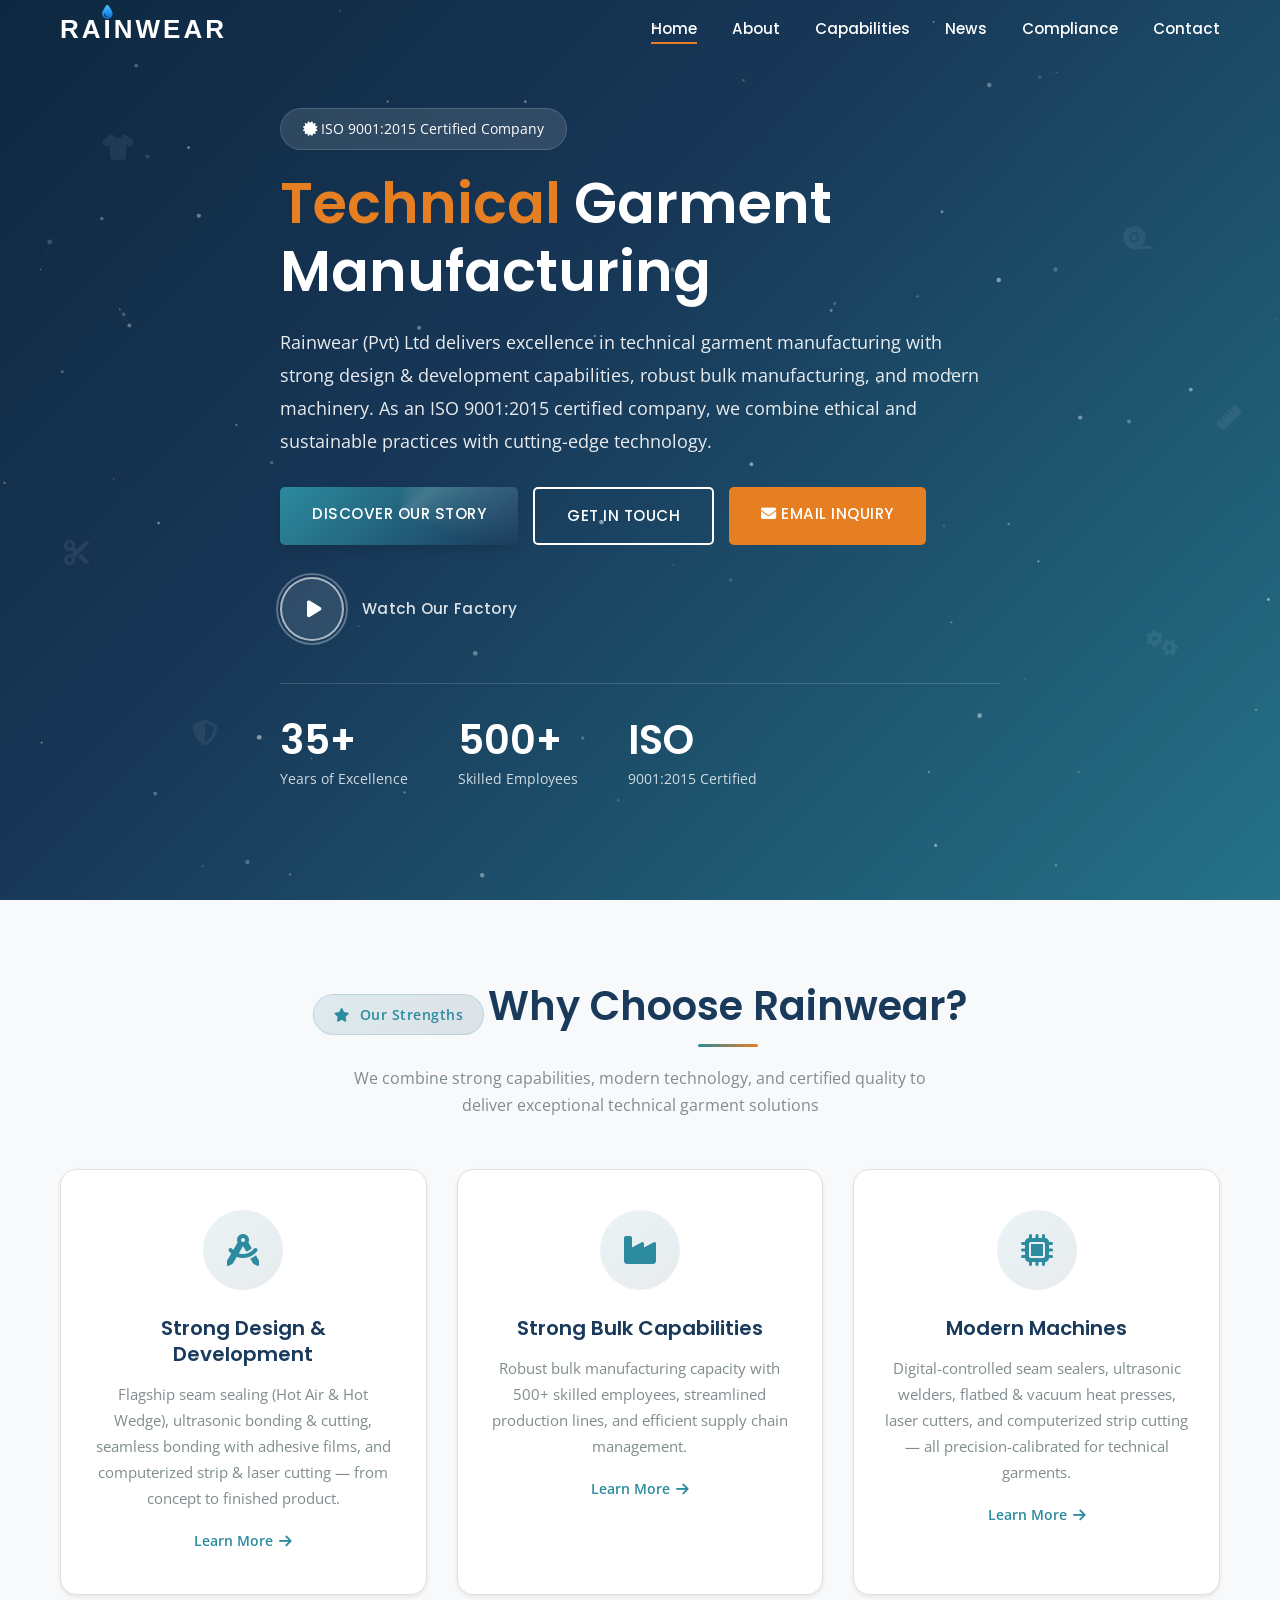
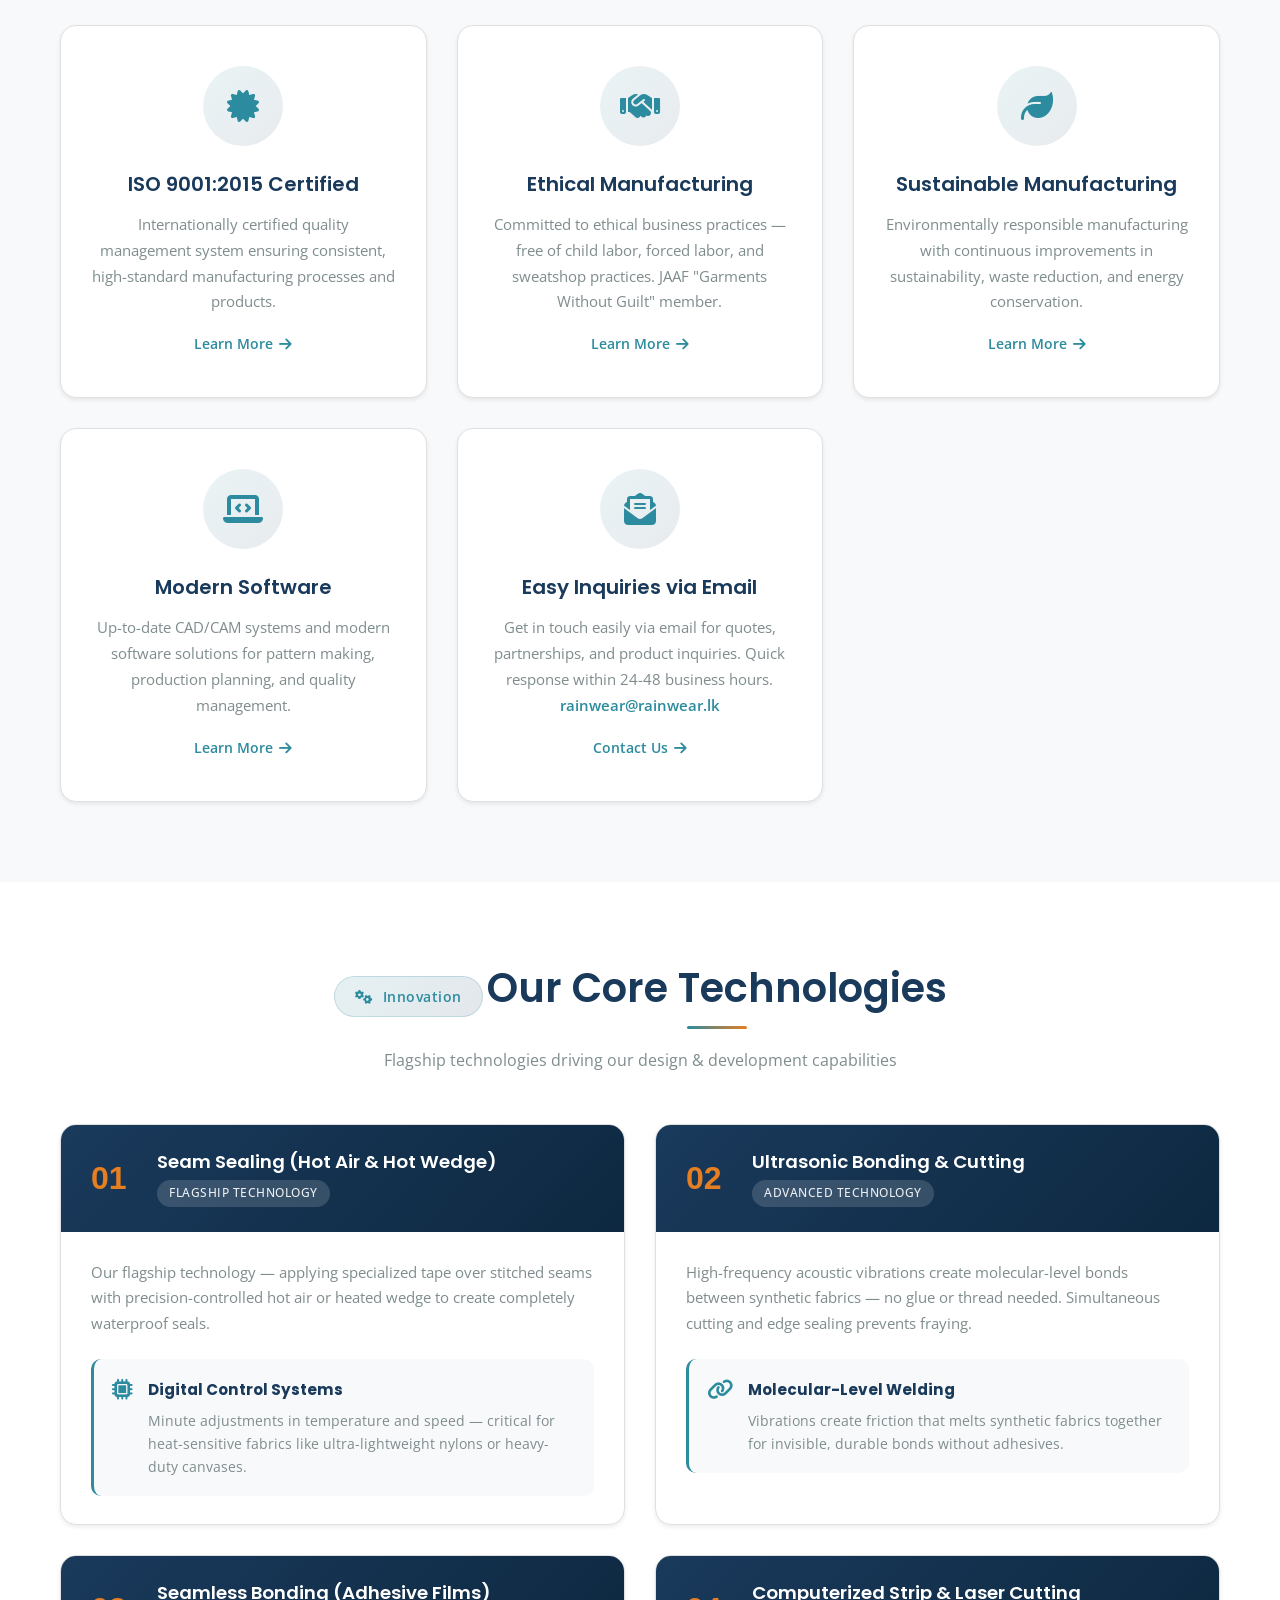
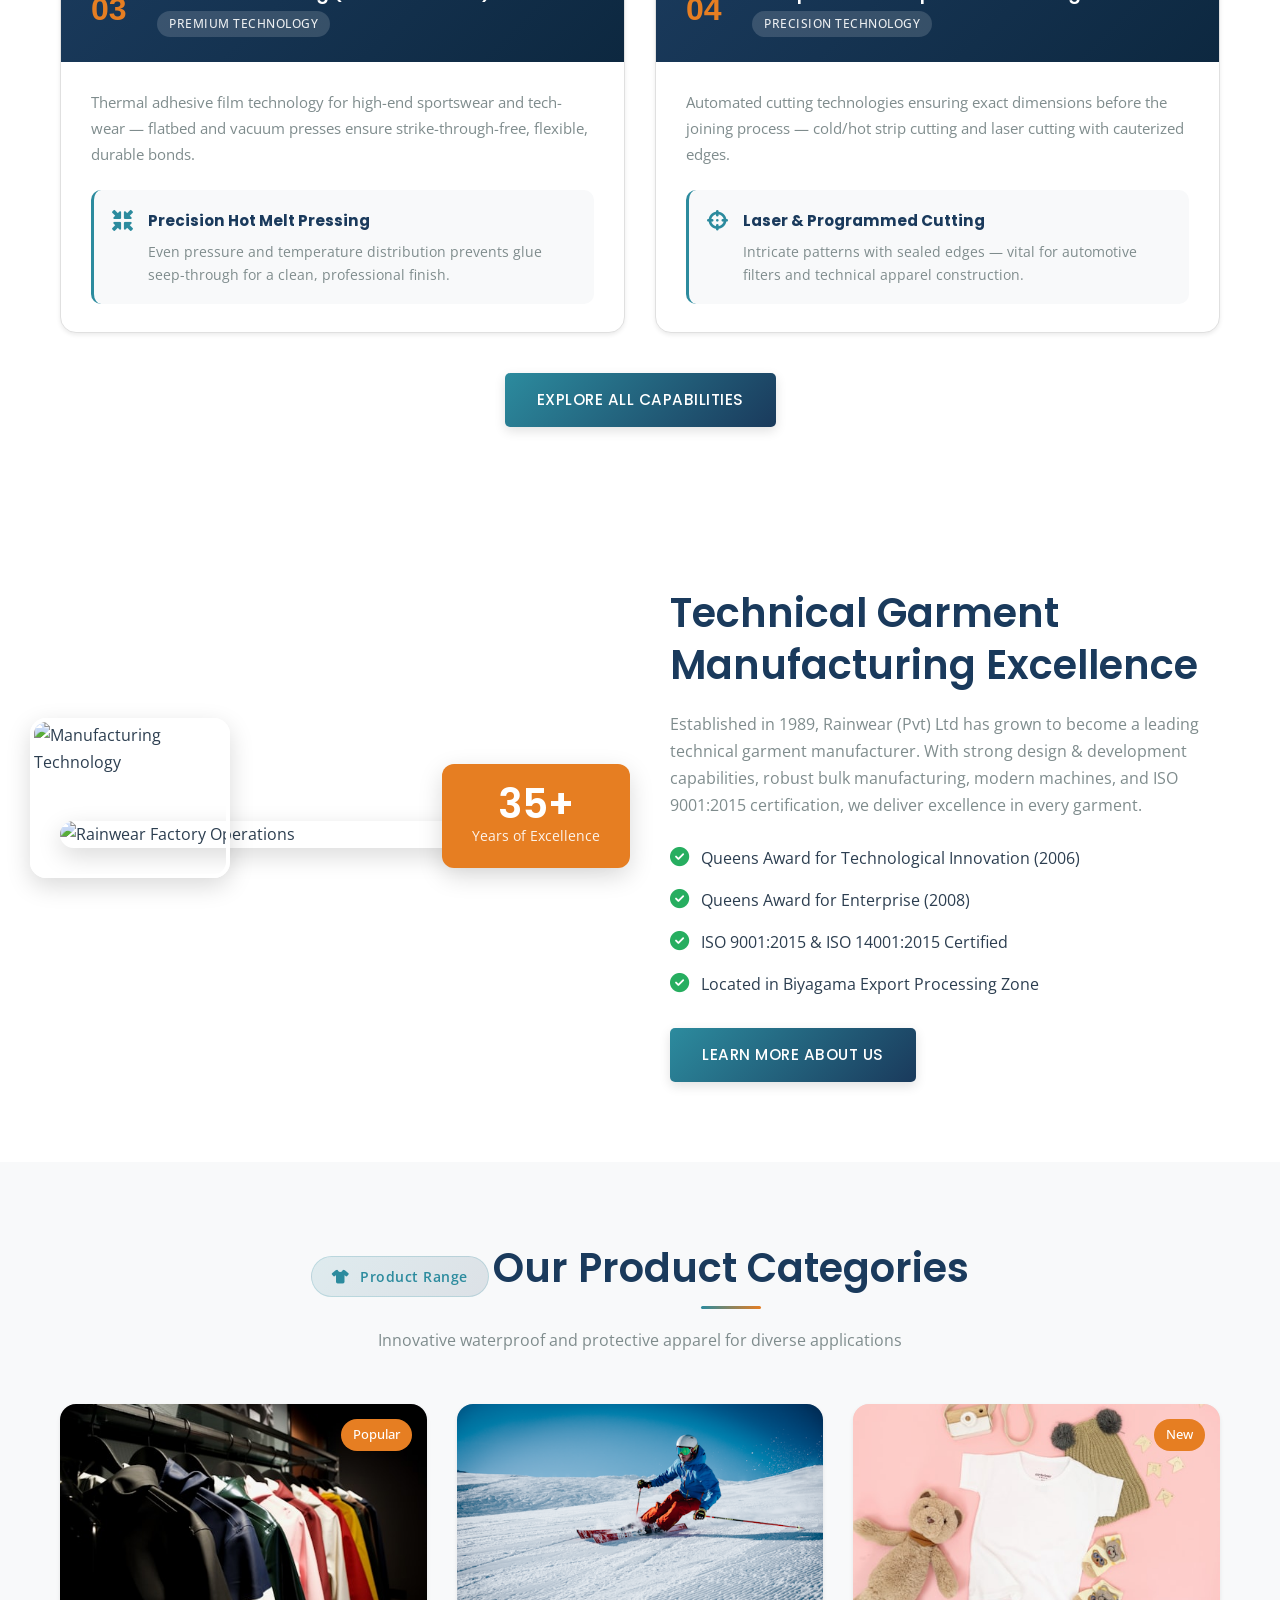
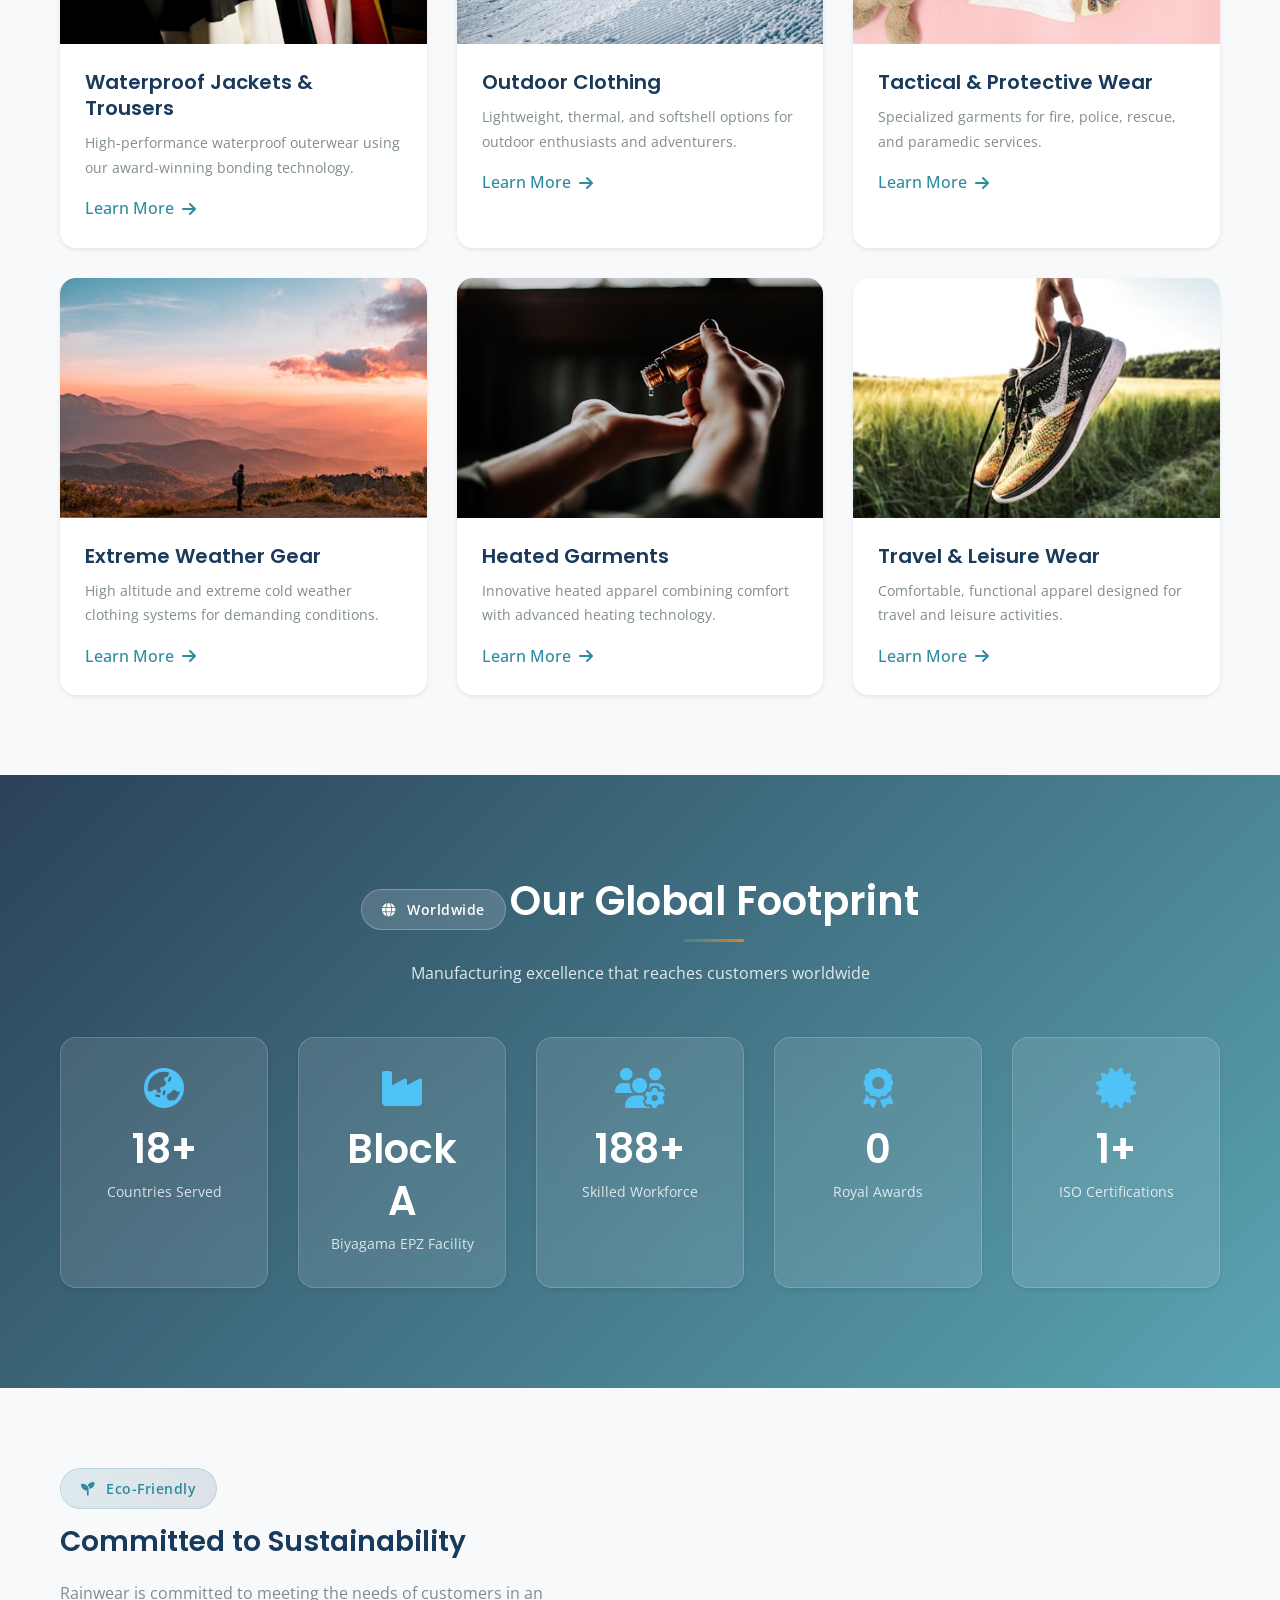
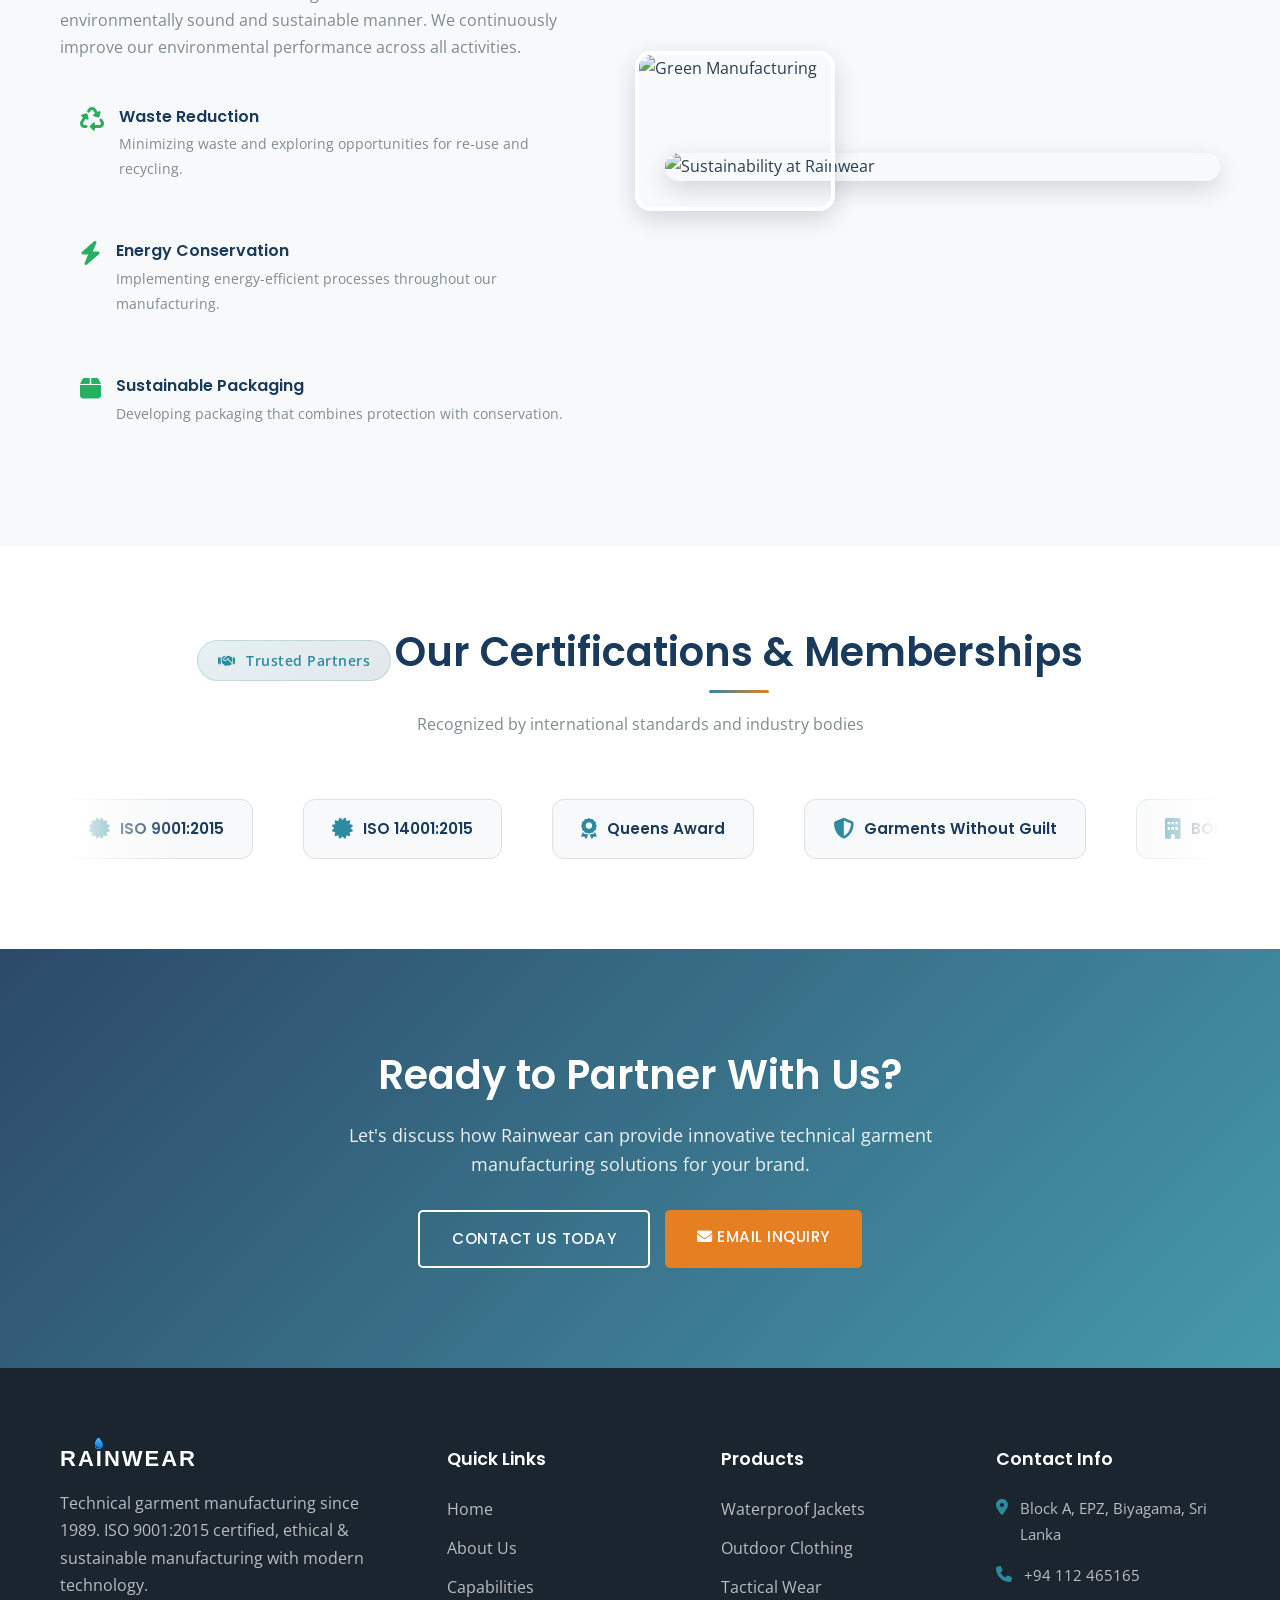
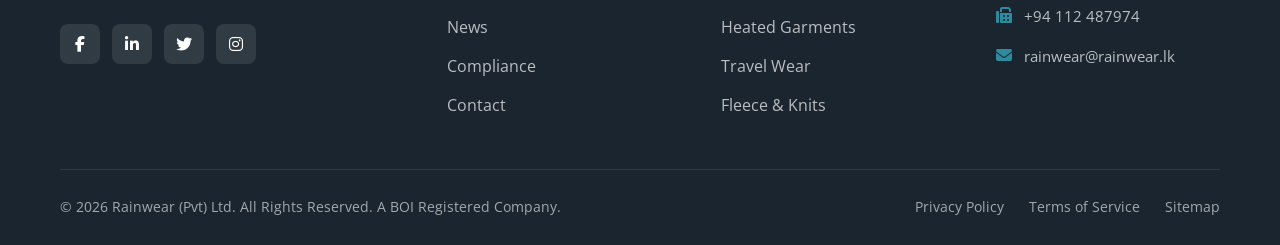
==== commit 1d6c569d: "updated details" ====
--- a/index.html
+++ b/index.html
@@ -3,18 +3,18 @@
 <head>
     <meta charset="UTF-8">
     <meta name="viewport" content="width=device-width, initial-scale=1.0">
-    <meta name="description" content="Rainwear (Pvt) Ltd - Sri Lanka's leading waterproof garment manufacturer since 1989. Queens Award winning innovation in bonding technology. ISO certified quality.">
-    <meta name="keywords" content="Rainwear, waterproof garments, Sri Lanka, apparel manufacturing, bonding technology, outdoor clothing, tactical wear">
+    <meta name="description" content="Rainwear (Pvt) Ltd - Technical Garment Manufacturing. ISO 9001:2015 certified, strong design & development capabilities, bulk manufacturing, modern machines, ethical & sustainable manufacturing.">
+    <meta name="keywords" content="Rainwear, technical garment manufacturing, waterproof garments, Sri Lanka, apparel manufacturing, bonding technology, outdoor clothing, tactical wear, ISO 9001:2015, ethical manufacturing">
     <meta name="author" content="Rainwear (Pvt) Ltd">
     <meta name="robots" content="index, follow">
     
     <!-- Open Graph / Social Media -->
-    <meta property="og:title" content="Rainwear (Pvt) Ltd - Leading Waterproof Garment Manufacturer">
-    <meta property="og:description" content="Sri Lanka's No.1 waterproof garment manufacturing company. Queens Award winning technology.">
+    <meta property="og:title" content="Rainwear (Pvt) Ltd - Technical Garment Manufacturing">
+    <meta property="og:description" content="ISO 9001:2015 certified technical garment manufacturer. Strong design, development & bulk capabilities with modern machines and sustainable practices.">
     <meta property="og:type" content="website">
     <meta property="og:url" content="https://rainwear.lk">
     
-    <title>Rainwear (Pvt) Ltd | Leading Waterproof Garment Manufacturer in Sri Lanka</title>
+    <title>Rainwear (Pvt) Ltd | Technical Garment Manufacturing - ISO Certified</title>
     
     <!-- Favicon -->
     <link rel="icon" type="image/x-icon" href="images/favicon.ico">
@@ -40,11 +40,8 @@
     <header class="header">
         <div class="container">
             <nav class="nav">
-                <a href="index.html" class="logo">
-                    <div class="logo-icon">
-                        <i class="fas fa-tint"></i>
-                    </div>
-                    <span class="logo-text">Rain<span>wear</span></span>
+                <a href="index.html" class="logo" aria-label="Rainwear - Technical Garment Manufacturing">
+                    <span class="logo-brand">RA<span class="logo-i-wrap"><i class="fa-solid fa-droplet logo-drop-icon"></i>I</span>NWEAR</span>
                 </a>
                 
                 <ul class="nav-menu">
@@ -73,19 +70,51 @@
     </header>
 
     <!-- Hero Section -->
-    <section class="hero">
+    <section class="hero" id="hero">
+        <!-- Video Background -->
+        <div class="hero-video-wrap">
+            <video class="hero-video" autoplay muted loop playsinline poster="https://images.unsplash.com/photo-1581091226825-a6a2a5aee158?w=1920">
+                <source src="https://videos.pexels.com/video-files/3571264/3571264-uhd_2560_1440_30fps.mp4" type="video/mp4">
+            </video>
+            <div class="hero-video-overlay"></div>
+        </div>
+
+        <!-- Animated Particles -->
+        <canvas id="heroParticles" class="hero-particles"></canvas>
+
+        <!-- Animated Floating Icons -->
+        <div class="hero-float-icons">
+            <i class="fas fa-tshirt float-icon" style="top:15%;left:8%;animation-delay:0s;"></i>
+            <i class="fas fa-cut float-icon" style="top:60%;left:5%;animation-delay:1.5s;"></i>
+            <i class="fas fa-tape float-icon" style="top:25%;right:10%;animation-delay:0.8s;"></i>
+            <i class="fas fa-cogs float-icon" style="top:70%;right:8%;animation-delay:2.2s;"></i>
+            <i class="fas fa-ruler float-icon" style="top:45%;right:3%;animation-delay:3s;"></i>
+            <i class="fas fa-shield-alt float-icon" style="top:80%;left:15%;animation-delay:1s;"></i>
+        </div>
+
         <div class="container">
             <div class="hero-content">
-                <span class="hero-badge">
-                    <i class="fas fa-award"></i> Queen's Award Winner 2006 & 2008
+                <span class="hero-badge hero-animate" data-animate="fadeInDown" style="animation-delay:0.3s;">
+                    <i class="fas fa-certificate"></i> ISO 9001:2015 Certified Company
                 </span>
-                <h1>Leading <span>Waterproof</span> Garment Manufacturer in Sri Lanka</h1>
-                <p>Since 1989, Rainwear (Pvt) Ltd has been at the forefront of innovative waterproof garment manufacturing. As the operational arm of Ardmel Group UK, we bring award-winning bonding technology to create superior outdoor and protective apparel.</p>
-                <div class="hero-buttons">
-                    <a href="about.html" class="btn btn-primary">Discover Our Story</a>
+                <h1 class="hero-animate" data-animate="fadeInUp" style="animation-delay:0.5s;"><span>Technical</span> Garment Manufacturing</h1>
+                <p class="hero-animate" data-animate="fadeInUp" style="animation-delay:0.7s;">Rainwear (Pvt) Ltd delivers excellence in technical garment manufacturing with strong design & development capabilities, robust bulk manufacturing, and modern machinery. As an ISO 9001:2015 certified company, we combine ethical and sustainable practices with cutting-edge technology.</p>
+                <div class="hero-buttons hero-animate" data-animate="fadeInUp" style="animation-delay:0.9s;">
+                    <a href="about.html" class="btn btn-primary btn-glow">Discover Our Story</a>
                     <a href="contact.html" class="btn btn-secondary">Get In Touch</a>
-                </div>
-                <div class="hero-stats">
+                    <a href="mailto:rainwear@rainwear.lk" class="btn btn-accent"><i class="fas fa-envelope"></i> Email Inquiry</a>
+                </div>
+
+                <!-- Video Play Button -->
+                <div class="hero-video-btn-wrap hero-animate" data-animate="fadeIn" style="animation-delay:1.2s;">
+                    <button class="hero-play-btn" id="heroPlayBtn" aria-label="Watch our factory video">
+                        <span class="play-pulse"></span>
+                        <i class="fas fa-play"></i>
+                    </button>
+                    <span class="play-label">Watch Our Factory</span>
+                </div>
+
+                <div class="hero-stats hero-animate" data-animate="fadeInUp" style="animation-delay:1.1s;">
                     <div class="stat-item">
                         <h3 class="counter" data-target="35" data-suffix="+">0+</h3>
                         <p>Years of Excellence</p>
@@ -95,64 +124,201 @@
                         <p>Skilled Employees</p>
                     </div>
                     <div class="stat-item">
-                        <h3 class="counter" data-target="2">0</h3>
-                        <p>Queen's Awards</p>
-                    </div>
-                </div>
-            </div>
-        </div>
-    </section>
+                        <h3>ISO</h3>
+                        <p>9001:2015 Certified</p>
+                    </div>
+                </div>
+            </div>
+        </div>
+
+    </section>
+
+    <!-- Video Modal -->
+    <div class="video-overlay-modal" id="videoModal">
+        <div class="video-modal-backdrop"></div>
+        <div class="video-modal-container">
+            <button class="video-modal-close-btn" id="videoModalClose" aria-label="Close video">
+                <i class="fas fa-times"></i>
+            </button>
+            <div class="video-modal-player">
+                <iframe id="videoIframe" src="" frameborder="0" allow="autoplay; encrypted-media" allowfullscreen></iframe>
+            </div>
+        </div>
+    </div>
 
     <!-- Features Section -->
     <section class="section bg-light" id="features">
         <div class="container">
             <div class="section-title">
+                <span class="section-badge"><i class="fas fa-star"></i> Our Strengths</span>
                 <h2>Why Choose Rainwear?</h2>
-                <p>We combine innovation, quality, and sustainability to deliver exceptional waterproof apparel solutions</p>
+                <p>We combine strong capabilities, modern technology, and certified quality to deliver exceptional technical garment solutions</p>
             </div>
             <div class="features-grid">
-                <div class="feature-card">
-                    <div class="feature-icon">
-                        <i class="fas fa-medal"></i>
-                    </div>
-                    <h4>Award-Winning Technology</h4>
-                    <p>Our patented bonding technology won the Queen's Award for Innovation in 2006 and Enterprise in 2008.</p>
-                </div>
-                <div class="feature-card">
-                    <div class="feature-icon">
-                        <i class="fas fa-shield-alt"></i>
-                    </div>
-                    <h4>ISO Certified Quality</h4>
-                    <p>ISO 9001:2015 and ISO 14001:2015 certified manufacturing processes ensuring international standards.</p>
-                </div>
-                <div class="feature-card">
+                <div class="feature-card" data-tilt>
+                    <div class="feature-icon">
+                        <i class="fas fa-drafting-compass"></i>
+                    </div>
+                    <h4>Strong Design & Development</h4>
+                    <p>Flagship seam sealing (Hot Air & Hot Wedge), ultrasonic bonding & cutting, seamless bonding with adhesive films, and computerized strip & laser cutting — from concept to finished product.</p>
+                    <a href="capabilities.html#design" class="feature-link">Learn More <i class="fas fa-arrow-right"></i></a>
+                </div>
+                <div class="feature-card" data-tilt>
+                    <div class="feature-icon">
+                        <i class="fas fa-industry"></i>
+                    </div>
+                    <h4>Strong Bulk Capabilities</h4>
+                    <p>Robust bulk manufacturing capacity with 500+ skilled employees, streamlined production lines, and efficient supply chain management.</p>
+                    <a href="capabilities.html#bulk" class="feature-link">Learn More <i class="fas fa-arrow-right"></i></a>
+                </div>
+                <div class="feature-card" data-tilt>
+                    <div class="feature-icon">
+                        <i class="fas fa-microchip"></i>
+                    </div>
+                    <h4>Modern Machines</h4>
+                    <p>Digital-controlled seam sealers, ultrasonic welders, flatbed & vacuum heat presses, laser cutters, and computerized strip cutting — all precision-calibrated for technical garments.</p>
+                    <a href="capabilities.html#technology" class="feature-link">Learn More <i class="fas fa-arrow-right"></i></a>
+                </div>
+                <div class="feature-card" data-tilt>
+                    <div class="feature-icon">
+                        <i class="fas fa-certificate"></i>
+                    </div>
+                    <h4>ISO 9001:2015 Certified</h4>
+                    <p>Internationally certified quality management system ensuring consistent, high-standard manufacturing processes and products.</p>
+                    <a href="compliance.html" class="feature-link">Learn More <i class="fas fa-arrow-right"></i></a>
+                </div>
+                <div class="feature-card" data-tilt>
+                    <div class="feature-icon">
+                        <i class="fas fa-handshake"></i>
+                    </div>
+                    <h4>Ethical Manufacturing</h4>
+                    <p>Committed to ethical business practices — free of child labor, forced labor, and sweatshop practices. JAAF "Garments Without Guilt" member.</p>
+                    <a href="compliance.html" class="feature-link">Learn More <i class="fas fa-arrow-right"></i></a>
+                </div>
+                <div class="feature-card" data-tilt>
                     <div class="feature-icon">
                         <i class="fas fa-leaf"></i>
                     </div>
-                    <h4>Sustainable Practices</h4>
-                    <p>Committed to environmentally sound manufacturing with continuous improvements in environmental performance.</p>
-                </div>
-                <div class="feature-card">
-                    <div class="feature-icon">
-                        <i class="fas fa-cogs"></i>
-                    </div>
-                    <h4>Advanced Capabilities</h4>
-                    <p>State-of-the-art sewing, welding, and bonding technologies including seam sealing capabilities.</p>
-                </div>
-                <div class="feature-card">
-                    <div class="feature-icon">
-                        <i class="fas fa-users"></i>
-                    </div>
-                    <h4>Expert Workforce</h4>
-                    <p>500+ skilled employees dedicated to crafting high-quality waterproof garments with precision.</p>
-                </div>
-                <div class="feature-card">
-                    <div class="feature-icon">
-                        <i class="fas fa-handshake"></i>
-                    </div>
-                    <h4>Ethical Manufacturing</h4>
-                    <p>Member of JAAF's "Garments Without Guilt" charter - free of child labor, forced labor, and sweatshop practices.</p>
-                </div>
+                    <h4>Sustainable Manufacturing</h4>
+                    <p>Environmentally responsible manufacturing with continuous improvements in sustainability, waste reduction, and energy conservation.</p>
+                    <a href="compliance.html" class="feature-link">Learn More <i class="fas fa-arrow-right"></i></a>
+                </div>
+                <div class="feature-card" data-tilt>
+                    <div class="feature-icon">
+                        <i class="fas fa-laptop-code"></i>
+                    </div>
+                    <h4>Modern Software</h4>
+                    <p>Up-to-date CAD/CAM systems and modern software solutions for pattern making, production planning, and quality management.</p>
+                    <a href="capabilities.html" class="feature-link">Learn More <i class="fas fa-arrow-right"></i></a>
+                </div>
+                <div class="feature-card" data-tilt>
+                    <div class="feature-icon">
+                        <i class="fas fa-envelope-open-text"></i>
+                    </div>
+                    <h4>Easy Inquiries via Email</h4>
+                    <p>Get in touch easily via email for quotes, partnerships, and product inquiries. Quick response within 24-48 business hours. <a href="mailto:rainwear@rainwear.lk" style="color: var(--secondary-color); font-weight: 600;">rainwear@rainwear.lk</a></p>
+                    <a href="contact.html" class="feature-link">Contact Us <i class="fas fa-arrow-right"></i></a>
+                </div>
+            </div>
+        </div>
+    </section>
+
+    <!-- Core Technologies Section -->
+    <section class="section" id="core-tech">
+        <div class="container">
+            <div class="section-title">
+                <span class="section-badge"><i class="fas fa-cogs"></i> Innovation</span>
+                <h2>Our Core Technologies</h2>
+                <p>Flagship technologies driving our design & development capabilities</p>
+            </div>
+            <div class="tech-detail-grid">
+                <div class="tech-detail-card">
+                    <div class="tech-detail-header">
+                        <div class="tech-detail-number">01</div>
+                        <div>
+                            <h4>Seam Sealing (Hot Air & Hot Wedge)</h4>
+                            <span class="tech-badge">Flagship Technology</span>
+                        </div>
+                    </div>
+                    <div class="tech-detail-body">
+                        <p>Our flagship technology — applying specialized tape over stitched seams with precision-controlled hot air or heated wedge to create completely waterproof seals.</p>
+                        <div class="tech-detail-features">
+                            <div class="tech-feature">
+                                <i class="fas fa-microchip"></i>
+                                <div>
+                                    <strong>Digital Control Systems</strong>
+                                    <p>Minute adjustments in temperature and speed — critical for heat-sensitive fabrics like ultra-lightweight nylons or heavy-duty canvases.</p>
+                                </div>
+                            </div>
+                        </div>
+                    </div>
+                </div>
+                <div class="tech-detail-card">
+                    <div class="tech-detail-header">
+                        <div class="tech-detail-number">02</div>
+                        <div>
+                            <h4>Ultrasonic Bonding & Cutting</h4>
+                            <span class="tech-badge">Advanced Technology</span>
+                        </div>
+                    </div>
+                    <div class="tech-detail-body">
+                        <p>High-frequency acoustic vibrations create molecular-level bonds between synthetic fabrics — no glue or thread needed. Simultaneous cutting and edge sealing prevents fraying.</p>
+                        <div class="tech-detail-features">
+                            <div class="tech-feature">
+                                <i class="fas fa-link"></i>
+                                <div>
+                                    <strong>Molecular-Level Welding</strong>
+                                    <p>Vibrations create friction that melts synthetic fabrics together for invisible, durable bonds without adhesives.</p>
+                                </div>
+                            </div>
+                        </div>
+                    </div>
+                </div>
+                <div class="tech-detail-card">
+                    <div class="tech-detail-header">
+                        <div class="tech-detail-number">03</div>
+                        <div>
+                            <h4>Seamless Bonding (Adhesive Films)</h4>
+                            <span class="tech-badge">Premium Technology</span>
+                        </div>
+                    </div>
+                    <div class="tech-detail-body">
+                        <p>Thermal adhesive film technology for high-end sportswear and tech-wear — flatbed and vacuum presses ensure strike-through-free, flexible, durable bonds.</p>
+                        <div class="tech-detail-features">
+                            <div class="tech-feature">
+                                <i class="fas fa-compress-arrows-alt"></i>
+                                <div>
+                                    <strong>Precision Hot Melt Pressing</strong>
+                                    <p>Even pressure and temperature distribution prevents glue seep-through for a clean, professional finish.</p>
+                                </div>
+                            </div>
+                        </div>
+                    </div>
+                </div>
+                <div class="tech-detail-card">
+                    <div class="tech-detail-header">
+                        <div class="tech-detail-number">04</div>
+                        <div>
+                            <h4>Computerized Strip & Laser Cutting</h4>
+                            <span class="tech-badge">Precision Technology</span>
+                        </div>
+                    </div>
+                    <div class="tech-detail-body">
+                        <p>Automated cutting technologies ensuring exact dimensions before the joining process — cold/hot strip cutting and laser cutting with cauterized edges.</p>
+                        <div class="tech-detail-features">
+                            <div class="tech-feature">
+                                <i class="fas fa-crosshairs"></i>
+                                <div>
+                                    <strong>Laser & Programmed Cutting</strong>
+                                    <p>Intricate patterns with sealed edges — vital for automotive filters and technical apparel construction.</p>
+                                </div>
+                            </div>
+                        </div>
+                    </div>
+                </div>
+            </div>
+            <div class="text-center" style="margin-top: 40px;">
+                <a href="capabilities.html#design" class="btn btn-primary">Explore All Capabilities</a>
             </div>
         </div>
     </section>
@@ -161,16 +327,19 @@
     <section class="section">
         <div class="container">
             <div class="about-grid">
-                <div class="about-image">
-                    <img src="https://images.unsplash.com/photo-1581091226825-a6a2a5aee158?w=600" alt="Rainwear Factory Operations">
+                <div class="about-image reveal-left">
+                    <img src="https://images.unsplash.com/photo-1565873298053-93f849d8e3ec?w=600&q=80" alt="Rainwear Factory Operations">
+                    <div class="about-image-overlay">
+                        <img src="https://images.unsplash.com/photo-1558618666-fcd25c85cd64?w=400&q=80" alt="Manufacturing Technology" class="about-float-img">
+                    </div>
                     <div class="about-image-badge">
                         <h3>35+</h3>
                         <p>Years of Excellence</p>
                     </div>
                 </div>
-                <div class="about-content">
-                    <h2>Sri Lanka's No.1 Waterproof Garment Manufacturer</h2>
-                    <p>Established in 1989 by Mr. Rube Fernando, Rainwear (Pvt) Ltd has grown to become the leading waterproof garment manufacturer in Sri Lanka. As the operational arm of Ardmel Group UK, we hold the patent rights for the world's first bonding technology.</p>
+                <div class="about-content reveal-right">
+                    <h2>Technical Garment Manufacturing Excellence</h2>
+                    <p>Established in 1989, Rainwear (Pvt) Ltd has grown to become a leading technical garment manufacturer. With strong design & development capabilities, robust bulk manufacturing, modern machines, and ISO 9001:2015 certification, we deliver excellence in every garment.</p>
                     <ul class="about-list">
                         <li>
                             <i class="fas fa-check-circle"></i>
@@ -199,13 +368,13 @@
     <section class="section bg-light">
         <div class="container">
             <div class="section-title">
+                <span class="section-badge"><i class="fas fa-tshirt"></i> Product Range</span>
                 <h2>Our Product Categories</h2>
                 <p>Innovative waterproof and protective apparel for diverse applications</p>
             </div>
             <div class="products-grid">
                 <div class="product-card">
-                    <div class="product-image">
-                        <i class="fas fa-cloud-rain"></i>
+                    <div class="product-image" style="background-image: url('images/waterproof-jackets.jpg');">
                         <span class="product-badge">Popular</span>
                     </div>
                     <div class="product-content">
@@ -215,8 +384,7 @@
                     </div>
                 </div>
                 <div class="product-card">
-                    <div class="product-image">
-                        <i class="fas fa-hiking"></i>
+                    <div class="product-image" style="background-image: url('images/outdoor-clothing.jpg');">
                     </div>
                     <div class="product-content">
                         <h4>Outdoor Clothing</h4>
@@ -225,8 +393,7 @@
                     </div>
                 </div>
                 <div class="product-card">
-                    <div class="product-image">
-                        <i class="fas fa-shield-virus"></i>
+                    <div class="product-image" style="background-image: url('images/tactical-wear.jpg');">
                         <span class="product-badge">New</span>
                     </div>
                     <div class="product-content">
@@ -236,8 +403,7 @@
                     </div>
                 </div>
                 <div class="product-card">
-                    <div class="product-image">
-                        <i class="fas fa-temperature-low"></i>
+                    <div class="product-image" style="background-image: url('images/extreme-weather.jpg');">
                     </div>
                     <div class="product-content">
                         <h4>Extreme Weather Gear</h4>
@@ -246,8 +412,7 @@
                     </div>
                 </div>
                 <div class="product-card">
-                    <div class="product-image">
-                        <i class="fas fa-bolt"></i>
+                    <div class="product-image" style="background-image: url('images/heated-apparel.jpg');">
                     </div>
                     <div class="product-content">
                         <h4>Heated Garments</h4>
@@ -256,8 +421,7 @@
                     </div>
                 </div>
                 <div class="product-card">
-                    <div class="product-image">
-                        <i class="fas fa-suitcase-rolling"></i>
+                    <div class="product-image" style="background-image: url('images/travel-leisure.jpg');">
                     </div>
                     <div class="product-content">
                         <h4>Travel & Leisure Wear</h4>
@@ -270,34 +434,36 @@
     </section>
 
     <!-- Apparel Footprint Section -->
-    <section class="section">
-        <div class="container">
-            <div class="section-title">
-                <h2>Our Global Footprint</h2>
-                <p>Manufacturing excellence that reaches customers worldwide</p>
+    <section class="section parallax-section" style="background-image: url('https://images.unsplash.com/photo-1526304640581-d334cdbbf45e?w=1920&q=80');">
+        <div class="parallax-overlay"></div>
+        <div class="container" style="position: relative; z-index: 2;">
+            <div class="section-title" style="margin-bottom: 50px;">
+                <span class="section-badge section-badge-light"><i class="fas fa-globe"></i> Worldwide</span>
+                <h2 style="color: #fff;">Our Global Footprint</h2>
+                <p style="color: rgba(255,255,255,0.85);">Manufacturing excellence that reaches customers worldwide</p>
             </div>
             <div class="footprint-stats">
-                <div class="footprint-stat">
+                <div class="footprint-stat glass-card">
                     <i class="fas fa-globe-asia"></i>
                     <h3 class="counter" data-target="50" data-suffix="+">0+</h3>
                     <p>Countries Served</p>
                 </div>
-                <div class="footprint-stat">
+                <div class="footprint-stat glass-card">
                     <i class="fas fa-industry"></i>
                     <h3>Block A</h3>
                     <p>Biyagama EPZ Facility</p>
                 </div>
-                <div class="footprint-stat">
+                <div class="footprint-stat glass-card">
                     <i class="fas fa-users-cog"></i>
                     <h3 class="counter" data-target="500" data-suffix="+">0+</h3>
                     <p>Skilled Workforce</p>
                 </div>
-                <div class="footprint-stat">
+                <div class="footprint-stat glass-card">
                     <i class="fas fa-award"></i>
                     <h3 class="counter" data-target="2">0</h3>
                     <p>Royal Awards</p>
                 </div>
-                <div class="footprint-stat">
+                <div class="footprint-stat glass-card">
                     <i class="fas fa-certificate"></i>
                     <h3 class="counter" data-target="3" data-suffix="+">0+</h3>
                     <p>ISO Certifications</p>
@@ -310,7 +476,8 @@
     <section class="section bg-light">
         <div class="container">
             <div class="sustainability-content">
-                <div class="sustainability-text">
+                <div class="sustainability-text reveal-left">
+                    <span class="section-badge"><i class="fas fa-seedling"></i> Eco-Friendly</span>
                     <h3>Committed to Sustainability</h3>
                     <p>Rainwear is committed to meeting the needs of customers in an environmentally sound and sustainable manner. We continuously improve our environmental performance across all activities.</p>
                     <ul class="sustainability-list">
@@ -337,20 +504,59 @@
                         </li>
                     </ul>
                 </div>
-                <div class="about-image">
-                    <img src="https://images.unsplash.com/photo-1532996122724-e3c354a0b15b?w=600" alt="Sustainability at Rainwear">
+                <div class="about-image reveal-right">
+                    <img src="https://images.unsplash.com/photo-1542601906990-b4d3fb778b09?w=600&q=80" alt="Sustainability at Rainwear">
+                    <div class="about-image-overlay">
+                        <img src="https://images.unsplash.com/photo-1532996122724-e3c354a0b15b?w=400&q=80" alt="Green Manufacturing" class="about-float-img">
+                    </div>
+                </div>
+            </div>
+        </div>
+    </section>
+
+    <!-- Client Trust Section -->
+    <section class="section">
+        <div class="container">
+            <div class="section-title">
+                <span class="section-badge"><i class="fas fa-handshake"></i> Trusted Partners</span>
+                <h2>Our Certifications & Memberships</h2>
+                <p>Recognized by international standards and industry bodies</p>
+            </div>
+            <div class="trust-marquee">
+                <div class="trust-track">
+                    <div class="trust-item"><i class="fas fa-certificate"></i><span>ISO 9001:2015</span></div>
+                    <div class="trust-item"><i class="fas fa-certificate"></i><span>ISO 14001:2015</span></div>
+                    <div class="trust-item"><i class="fas fa-award"></i><span>Queens Award</span></div>
+                    <div class="trust-item"><i class="fas fa-shield-alt"></i><span>Garments Without Guilt</span></div>
+                    <div class="trust-item"><i class="fas fa-building"></i><span>BOI Registered</span></div>
+                    <div class="trust-item"><i class="fas fa-users"></i><span>JAAF Member</span></div>
+                    <div class="trust-item"><i class="fas fa-globe"></i><span>Ardmel Group UK</span></div>
+                    <div class="trust-item"><i class="fas fa-medal"></i><span>Enterprise Award</span></div>
+                    <!-- Duplicate for seamless loop -->
+                    <div class="trust-item"><i class="fas fa-certificate"></i><span>ISO 9001:2015</span></div>
+                    <div class="trust-item"><i class="fas fa-certificate"></i><span>ISO 14001:2015</span></div>
+                    <div class="trust-item"><i class="fas fa-award"></i><span>Queens Award</span></div>
+                    <div class="trust-item"><i class="fas fa-shield-alt"></i><span>Garments Without Guilt</span></div>
+                    <div class="trust-item"><i class="fas fa-building"></i><span>BOI Registered</span></div>
+                    <div class="trust-item"><i class="fas fa-users"></i><span>JAAF Member</span></div>
+                    <div class="trust-item"><i class="fas fa-globe"></i><span>Ardmel Group UK</span></div>
+                    <div class="trust-item"><i class="fas fa-medal"></i><span>Enterprise Award</span></div>
                 </div>
             </div>
         </div>
     </section>
 
     <!-- CTA Section -->
-    <section class="cta-section">
-        <div class="container">
+    <section class="cta-section" style="background-image: url('https://images.unsplash.com/photo-1558618666-fcd25c85cd64?w=1920&q=80');">
+        <div class="cta-overlay"></div>
+        <div class="container" style="position: relative; z-index: 2;">
             <div class="cta-content">
                 <h2>Ready to Partner With Us?</h2>
-                <p>Let's discuss how Rainwear can provide innovative waterproof apparel solutions for your brand.</p>
-                <a href="contact.html" class="btn btn-secondary">Contact Us Today</a>
+                <p>Let's discuss how Rainwear can provide innovative technical garment manufacturing solutions for your brand.</p>
+                <div class="hero-buttons" style="justify-content: center;">
+                    <a href="contact.html" class="btn btn-secondary">Contact Us Today</a>
+                    <a href="mailto:rainwear@rainwear.lk" class="btn btn-accent"><i class="fas fa-envelope"></i> Email Inquiry</a>
+                </div>
             </div>
         </div>
     </section>
@@ -360,13 +566,10 @@
         <div class="container">
             <div class="footer-grid">
                 <div class="footer-brand">
-                    <a href="index.html" class="logo">
-                        <div class="logo-icon">
-                            <i class="fas fa-tint"></i>
-                        </div>
-                        <span class="logo-text">Rain<span>wear</span></span>
+                    <a href="index.html" class="logo" aria-label="Rainwear - Technical Garment Manufacturing">
+                        <span class="logo-brand">RA<span class="logo-i-wrap"><i class="fa-solid fa-droplet logo-drop-icon"></i>I</span>NWEAR</span>
                     </a>
-                    <p>Sri Lanka's leading waterproof garment manufacturer since 1989. Award-winning innovation in bonding technology.</p>
+                    <p>Technical garment manufacturing since 1989. ISO 9001:2015 certified, ethical & sustainable manufacturing with modern technology.</p>
                     <div class="footer-social">
                         <a href="#"><i class="fab fa-facebook-f"></i></a>
                         <a href="#"><i class="fab fa-linkedin-in"></i></a>
--- a/css/styles.css
+++ b/css/styles.css
@@ -94,6 +94,30 @@
     margin-bottom: 50px;
 }
 
+/* Section Badge */
+.section-badge {
+    display: inline-block;
+    background: linear-gradient(135deg, rgba(44, 139, 158, 0.12), rgba(26, 58, 92, 0.12));
+    color: var(--secondary-color);
+    padding: 8px 20px;
+    border-radius: 30px;
+    font-size: 0.85rem;
+    font-weight: 600;
+    letter-spacing: 0.5px;
+    margin-bottom: 15px;
+    border: 1px solid rgba(44, 139, 158, 0.2);
+}
+
+.section-badge i {
+    margin-right: 6px;
+}
+
+.section-badge-light {
+    background: rgba(255,255,255,0.15);
+    color: #fff;
+    border-color: rgba(255,255,255,0.25);
+}
+
 .section-title h2 {
     position: relative;
     display: inline-block;
@@ -186,9 +210,7 @@
     color: var(--text-dark);
 }
 
-.header.scrolled .logo-text {
-    color: var(--primary-color);
-}
+
 
 .nav {
     display: flex;
@@ -203,6 +225,54 @@
     gap: 12px;
 }
 
+/* Text-based logo */
+.logo-brand {
+    font-family: 'Poppins', sans-serif;
+    font-weight: 800;
+    font-size: 26px;
+    letter-spacing: 3px;
+    color: #ffffff;
+    transition: var(--transition);
+    display: inline-flex;
+    align-items: baseline;
+    line-height: 1;
+    white-space: nowrap;
+}
+
+.header.scrolled .logo-brand {
+    color: #1a2744;
+}
+
+.logo-i-wrap {
+    position: relative;
+    display: inline-block;
+}
+
+.logo-drop-icon {
+    position: absolute;
+    bottom: 100%;
+    left: 50%;
+    transform: translateX(-50%);
+    font-size: 14px;
+    line-height: 1;
+    margin-bottom: -3px;
+    background: linear-gradient(180deg, #4FC3F7 0%, #2196F3 50%, #1565C0 100%);
+    -webkit-background-clip: text;
+    -webkit-text-fill-color: transparent;
+    background-clip: text;
+    pointer-events: none;
+}
+
+.footer .logo-brand {
+    color: #ffffff !important;
+}
+
+.footer .logo-drop-icon {
+    font-size: 12px;
+    margin-bottom: -2px;
+}
+
+/* Legacy icon logo styles (kept for compatibility) */
 .logo-icon {
     width: 45px;
     height: 45px;
@@ -319,32 +389,119 @@
 }
 
 /* =============================================
-   HERO SECTION
+   HERO SECTION — VIDEO BACKGROUND
    ============================================= */
 .hero {
     min-height: 100vh;
     display: flex;
     align-items: center;
     position: relative;
-    background: linear-gradient(135deg, rgba(26, 58, 92, 0.95), rgba(44, 139, 158, 0.9)),
-                url('https://images.unsplash.com/photo-1441986300917-64674bd600d8?w=1920') center/cover no-repeat;
     overflow: hidden;
-}
-
+    background: var(--primary-dark);
+}
+
+/* Video Background */
+.hero-video-wrap {
+    position: absolute;
+    inset: 0;
+    z-index: 0;
+}
+
+.hero-video {
+    width: 100%;
+    height: 100%;
+    object-fit: cover;
+    display: block;
+}
+
+.hero-video-overlay {
+    position: absolute;
+    inset: 0;
+    background: linear-gradient(
+        135deg,
+        rgba(13, 40, 64, 0.88) 0%,
+        rgba(26, 58, 92, 0.82) 40%,
+        rgba(44, 139, 158, 0.75) 100%
+    );
+    z-index: 1;
+}
+
+/* Particle Canvas */
+.hero-particles {
+    position: absolute;
+    inset: 0;
+    z-index: 2;
+    pointer-events: none;
+}
+
+/* Floating Icons */
+.hero-float-icons {
+    position: absolute;
+    inset: 0;
+    z-index: 2;
+    pointer-events: none;
+}
+
+.float-icon {
+    position: absolute;
+    font-size: 1.6rem;
+    color: rgba(255,255,255,0.07);
+    animation: floatUpDown 6s ease-in-out infinite;
+}
+
+@keyframes floatUpDown {
+    0%, 100% { transform: translateY(0) rotate(0deg); }
+    50%      { transform: translateY(-25px) rotate(8deg); }
+}
+
+/* Hero Content */
 .hero-content {
-    max-width: 700px;
-    color: var(--text-white);
-    z-index: 2;
+    max-width: 720px;
+    color: var(--text-white);
+    z-index: 3;
+    position: relative;
+}
+
+/* Entry Animations */
+.hero-animate {
+    opacity: 0;
+    animation-duration: 0.8s;
+    animation-fill-mode: forwards;
+    animation-timing-function: cubic-bezier(.215,.61,.355,1);
+}
+
+.hero.in-view .hero-animate[data-animate="fadeInDown"] {
+    animation-name: heroFadeInDown;
+}
+.hero.in-view .hero-animate[data-animate="fadeInUp"] {
+    animation-name: heroFadeInUp;
+}
+.hero.in-view .hero-animate[data-animate="fadeIn"] {
+    animation-name: heroFadeIn;
+}
+
+@keyframes heroFadeInDown {
+    from { opacity: 0; transform: translateY(-30px); }
+    to   { opacity: 1; transform: translateY(0); }
+}
+@keyframes heroFadeInUp {
+    from { opacity: 0; transform: translateY(40px); }
+    to   { opacity: 1; transform: translateY(0); }
+}
+@keyframes heroFadeIn {
+    from { opacity: 0; }
+    to   { opacity: 1; }
 }
 
 .hero-badge {
     display: inline-block;
-    background: rgba(255,255,255,0.15);
-    padding: 8px 20px;
+    background: rgba(255,255,255,0.12);
+    padding: 8px 22px;
     border-radius: 30px;
     font-size: 0.9rem;
     margin-bottom: 20px;
-    backdrop-filter: blur(10px);
+    backdrop-filter: blur(12px);
+    border: 1px solid rgba(255,255,255,0.15);
 }
 
 .hero h1 {
@@ -356,10 +513,11 @@
 
 .hero h1 span {
     color: var(--accent-color);
+    position: relative;
 }
 
 .hero p {
-    font-size: 1.2rem;
+    font-size: 1.15rem;
     color: rgba(255,255,255,0.9);
     margin-bottom: 30px;
     line-height: 1.8;
@@ -371,12 +529,91 @@
     flex-wrap: wrap;
 }
 
+/* Glowing CTA button */
+.btn-glow {
+    position: relative;
+    overflow: hidden;
+}
+
+.btn-glow::after {
+    content: '';
+    position: absolute;
+    top: -50%; left: -50%;
+    width: 200%; height: 200%;
+    background: conic-gradient(transparent, rgba(255,255,255,0.15), transparent 30%);
+    animation: glowSpin 3s linear infinite;
+}
+
+@keyframes glowSpin {
+    to { transform: rotate(360deg); }
+}
+
+/* Video Play Button */
+.hero-video-btn-wrap {
+    display: flex;
+    align-items: center;
+    gap: 18px;
+    margin-top: 32px;
+}
+
+.hero-play-btn {
+    width: 64px;
+    height: 64px;
+    border-radius: 50%;
+    border: 2px solid rgba(255,255,255,0.6);
+    background: rgba(255,255,255,0.1);
+    backdrop-filter: blur(8px);
+    color: var(--text-white);
+    font-size: 1.2rem;
+    cursor: pointer;
+    position: relative;
+    display: flex;
+    align-items: center;
+    justify-content: center;
+    transition: var(--transition);
+    z-index: 1;
+}
+
+.hero-play-btn:hover {
+    background: var(--accent-color);
+    border-color: var(--accent-color);
+    transform: scale(1.08);
+}
+
+.hero-play-btn i {
+    margin-left: 3px;
+    position: relative;
+    z-index: 2;
+}
+
+.play-pulse {
+    position: absolute;
+    inset: -6px;
+    border-radius: 50%;
+    border: 2px solid rgba(255,255,255,0.3);
+    animation: pulseRing 2s ease-out infinite;
+}
+
+@keyframes pulseRing {
+    0%   { transform: scale(1); opacity: 1; }
+    100% { transform: scale(1.5); opacity: 0; }
+}
+
+.play-label {
+    font-family: var(--font-primary);
+    font-size: 0.95rem;
+    font-weight: 500;
+    color: rgba(255,255,255,0.85);
+    letter-spacing: 0.3px;
+}
+
+/* Stats */
 .hero-stats {
     display: flex;
     gap: 50px;
-    margin-top: 50px;
+    margin-top: 42px;
     padding-top: 30px;
-    border-top: 1px solid rgba(255,255,255,0.2);
+    border-top: 1px solid rgba(255,255,255,0.15);
 }
 
 .stat-item h3 {
@@ -390,6 +627,81 @@
     margin: 0;
 }
 
+/* Video Modal Overlay */
+.video-overlay-modal {
+    position: fixed;
+    inset: 0;
+    z-index: 11000;
+    display: flex;
+    align-items: center;
+    justify-content: center;
+    opacity: 0;
+    visibility: hidden;
+    transition: opacity 0.4s, visibility 0.4s;
+}
+
+.video-overlay-modal.active {
+    opacity: 1;
+    visibility: visible;
+}
+
+.video-modal-backdrop {
+    position: absolute;
+    inset: 0;
+    background: rgba(0,0,0,0.85);
+    backdrop-filter: blur(8px);
+}
+
+.video-modal-container {
+    position: relative;
+    width: 90%;
+    max-width: 960px;
+    aspect-ratio: 16/9;
+    border-radius: 16px;
+    overflow: hidden;
+    box-shadow: 0 20px 60px rgba(0,0,0,0.5);
+    transform: scale(0.9);
+    transition: transform 0.4s cubic-bezier(.215,.61,.355,1);
+}
+
+.video-overlay-modal.active .video-modal-container {
+    transform: scale(1);
+}
+
+.video-modal-player {
+    width: 100%;
+    height: 100%;
+    background: #000;
+}
+
+.video-modal-player iframe {
+    width: 100%;
+    height: 100%;
+}
+
+.video-modal-close-btn {
+    position: absolute;
+    top: -48px;
+    right: 0;
+    width: 40px;
+    height: 40px;
+    border-radius: 50%;
+    border: 2px solid rgba(255,255,255,0.4);
+    background: rgba(255,255,255,0.1);
+    color: #fff;
+    font-size: 1.1rem;
+    cursor: pointer;
+    display: flex;
+    align-items: center;
+    justify-content: center;
+    transition: var(--transition);
+}
+
+.video-modal-close-btn:hover {
+    background: var(--accent-color);
+    border-color: var(--accent-color);
+}
+
 /* Page Hero (Smaller) */
 .page-hero {
     min-height: 50vh;
@@ -398,8 +710,31 @@
     justify-content: center;
     text-align: center;
     position: relative;
-    background: linear-gradient(135deg, rgba(26, 58, 92, 0.95), rgba(44, 139, 158, 0.9)),
-                url('https://images.unsplash.com/photo-1558618666-fcd25c85cd64?w=1920') center/cover no-repeat;
+    background-size: cover;
+    background-position: center;
+    overflow: hidden;
+}
+
+.page-hero-particles {
+    position: absolute;
+    inset: 0;
+    background-image:
+        radial-gradient(2px 2px at 15% 25%, rgba(255,255,255,0.15) 50%, transparent 100%),
+        radial-gradient(2px 2px at 40% 65%, rgba(255,255,255,0.1) 50%, transparent 100%),
+        radial-gradient(1.5px 1.5px at 70% 35%, rgba(255,255,255,0.12) 50%, transparent 100%),
+        radial-gradient(2px 2px at 85% 75%, rgba(255,255,255,0.08) 50%, transparent 100%),
+        radial-gradient(1px 1px at 25% 80%, rgba(255,255,255,0.1) 50%, transparent 100%),
+        radial-gradient(1.5px 1.5px at 55% 15%, rgba(255,255,255,0.12) 50%, transparent 100%);
+    animation: particleFloat 20s linear infinite;
+    pointer-events: none;
+}
+
+@keyframes particleFloat {
+    0% { transform: translateY(0) translateX(0); }
+    25% { transform: translateY(-15px) translateX(10px); }
+    50% { transform: translateY(-5px) translateX(-8px); }
+    75% { transform: translateY(-20px) translateX(5px); }
+    100% { transform: translateY(0) translateX(0); }
 }
 
 .page-hero h1 {
@@ -444,16 +779,35 @@
 .feature-card {
     background: var(--bg-white);
     padding: 40px 30px;
-    border-radius: 12px;
+    border-radius: 16px;
     text-align: center;
     box-shadow: var(--shadow-sm);
-    transition: var(--transition);
+    transition: all 0.4s cubic-bezier(.215,.61,.355,1);
     border: 1px solid var(--border-color);
+    position: relative;
+    overflow: hidden;
+}
+
+.feature-card::before {
+    content: '';
+    position: absolute;
+    top: 0;
+    left: 0;
+    width: 100%;
+    height: 4px;
+    background: linear-gradient(90deg, var(--secondary-color), var(--accent-color));
+    transform: scaleX(0);
+    transform-origin: left;
+    transition: transform 0.4s ease;
+}
+
+.feature-card:hover::before {
+    transform: scaleX(1);
 }
 
 .feature-card:hover {
-    transform: translateY(-8px);
-    box-shadow: var(--shadow-lg);
+    transform: translateY(-10px);
+    box-shadow: 0 20px 40px rgba(0,0,0,0.12);
     border-color: var(--secondary-color);
 }
 
@@ -466,11 +820,23 @@
     align-items: center;
     justify-content: center;
     margin: 0 auto 25px;
+    transition: all 0.4s ease;
+    position: relative;
+}
+
+.feature-card:hover .feature-icon {
+    background: linear-gradient(135deg, var(--secondary-color), var(--primary-color));
+    transform: rotateY(180deg);
 }
 
 .feature-icon i {
     font-size: 2rem;
     color: var(--secondary-color);
+    transition: all 0.4s ease;
+}
+
+.feature-card:hover .feature-icon i {
+    color: #fff;
 }
 
 .feature-card h4 {
@@ -479,7 +845,29 @@
 
 .feature-card p {
     font-size: 0.95rem;
-    margin: 0;
+    margin-bottom: 15px;
+}
+
+.feature-link {
+    color: var(--secondary-color);
+    font-weight: 600;
+    font-size: 0.9rem;
+    display: inline-flex;
+    align-items: center;
+    gap: 6px;
+    transition: var(--transition);
+}
+
+.feature-link i {
+    transition: transform 0.3s ease;
+}
+
+.feature-link:hover {
+    color: var(--accent-color);
+}
+
+.feature-link:hover i {
+    transform: translateX(4px);
 }
 
 /* =============================================
@@ -497,8 +885,24 @@
 }
 
 .about-image img {
+    border-radius: 16px;
+    box-shadow: var(--shadow-lg);
+}
+
+.about-image-overlay {
+    position: absolute;
+    bottom: -30px;
+    left: -30px;
+    z-index: 2;
+}
+
+.about-float-img {
+    width: 200px;
+    height: 160px;
+    object-fit: cover;
     border-radius: 12px;
-    box-shadow: var(--shadow-lg);
+    box-shadow: 0 12px 30px rgba(0,0,0,0.2);
+    border: 4px solid #fff;
 }
 
 .about-image-badge {
@@ -645,35 +1049,156 @@
 }
 
 /* =============================================
+   TECH DETAIL CARDS (Design & Development)
+   ============================================= */
+.tech-detail-grid {
+    display: grid;
+    grid-template-columns: repeat(auto-fit, minmax(480px, 1fr));
+    gap: 30px;
+}
+
+.tech-detail-card {
+    background: var(--bg-white);
+    border-radius: 16px;
+    overflow: hidden;
+    box-shadow: var(--shadow-sm);
+    border: 1px solid var(--border-color);
+    transition: var(--transition);
+}
+
+.tech-detail-card:hover {
+    box-shadow: var(--shadow-lg);
+    border-color: var(--secondary-color);
+}
+
+.tech-detail-header {
+    background: linear-gradient(135deg, var(--primary-color), var(--primary-dark));
+    padding: 25px 30px;
+    display: flex;
+    align-items: center;
+    gap: 18px;
+}
+
+.tech-detail-number {
+    font-family: var(--font-primary);
+    font-size: 2rem;
+    font-weight: 800;
+    color: var(--accent-color);
+    line-height: 1;
+    min-width: 48px;
+}
+
+.tech-detail-header h4 {
+    color: var(--text-white);
+    margin: 0 0 4px 0;
+    font-size: 1.15rem;
+}
+
+.tech-badge {
+    display: inline-block;
+    background: rgba(255,255,255,0.15);
+    color: rgba(255,255,255,0.9);
+    padding: 3px 12px;
+    border-radius: 20px;
+    font-size: 0.75rem;
+    font-weight: 500;
+    letter-spacing: 0.5px;
+    text-transform: uppercase;
+}
+
+.tech-detail-body {
+    padding: 28px 30px;
+}
+
+.tech-detail-body > p {
+    margin-bottom: 22px;
+    font-size: 0.95rem;
+    line-height: 1.7;
+}
+
+.tech-detail-features {
+    display: flex;
+    flex-direction: column;
+    gap: 18px;
+}
+
+.tech-feature {
+    display: flex;
+    gap: 15px;
+    padding: 18px;
+    background: var(--bg-light);
+    border-radius: 10px;
+    border-left: 3px solid var(--secondary-color);
+}
+
+.tech-feature > i {
+    font-size: 1.3rem;
+    color: var(--secondary-color);
+    margin-top: 2px;
+    flex-shrink: 0;
+}
+
+.tech-feature strong {
+    display: block;
+    color: var(--primary-color);
+    font-family: var(--font-primary);
+    font-size: 0.95rem;
+    margin-bottom: 6px;
+}
+
+.tech-feature p {
+    margin: 0;
+    font-size: 0.9rem;
+    line-height: 1.6;
+    color: var(--text-light);
+}
+
+/* =============================================
    PRODUCTS SECTION
    ============================================= */
 .products-grid {
     display: grid;
-    grid-template-columns: repeat(auto-fit, minmax(280px, 1fr));
+    grid-template-columns: repeat(3, 1fr);
     gap: 30px;
 }
 
 .product-card {
     background: var(--bg-white);
-    border-radius: 12px;
+    border-radius: 16px;
     overflow: hidden;
     box-shadow: var(--shadow-sm);
-    transition: var(--transition);
+    transition: all 0.4s cubic-bezier(.215,.61,.355,1);
 }
 
 .product-card:hover {
-    box-shadow: var(--shadow-lg);
-    transform: translateY(-5px);
+    box-shadow: 0 20px 40px rgba(0,0,0,0.15);
+    transform: translateY(-8px);
 }
 
 .product-image {
-    height: 220px;
-    background: linear-gradient(135deg, var(--bg-light), #e8e8e8);
+    height: 240px;
+    background-size: cover;
+    background-position: center;
+    background-color: #e8e8e8;
+    background-repeat: no-repeat;
     display: flex;
     align-items: center;
     justify-content: center;
     position: relative;
     overflow: hidden;
+}
+
+.product-image::after {
+    content: '';
+    position: absolute;
+    inset: 0;
+    background: linear-gradient(180deg, transparent 50%, rgba(0,0,0,0.4));
+    opacity: 0;
+    transition: opacity 0.4s ease;
+}
+
+.product-card:hover .product-image::after {
+    opacity: 1;
 }
 
 .product-image i {
@@ -1106,6 +1631,11 @@
     color: var(--text-white);
 }
 
+.footer-brand .logo-brand {
+    font-size: 22px;
+    letter-spacing: 2px;
+}
+
 .footer-brand p {
     color: rgba(255,255,255,0.7);
     margin-bottom: 25px;
@@ -1309,8 +1839,32 @@
     text-align: center;
     padding: 30px;
     background: var(--bg-white);
-    border-radius: 12px;
+    border-radius: 16px;
     box-shadow: var(--shadow-sm);
+    transition: all 0.4s ease;
+}
+
+.footprint-stat:hover {
+    transform: translateY(-6px);
+}
+
+.footprint-stat.glass-card {
+    background: rgba(255,255,255,0.1);
+    backdrop-filter: blur(12px);
+    -webkit-backdrop-filter: blur(12px);
+    border: 1px solid rgba(255,255,255,0.18);
+}
+
+.footprint-stat.glass-card i {
+    color: #4FC3F7;
+}
+
+.footprint-stat.glass-card h3 {
+    color: #fff;
+}
+
+.footprint-stat.glass-card p {
+    color: rgba(255,255,255,0.8);
 }
 
 .footprint-stat i {
@@ -1333,9 +1887,20 @@
    CTA SECTION
    ============================================= */
 .cta-section {
-    background: linear-gradient(135deg, var(--primary-color), var(--secondary-color));
-    padding: 80px 0;
+    background-size: cover;
+    background-position: center;
+    background-attachment: fixed;
+    padding: 100px 0;
     text-align: center;
+    position: relative;
+    overflow: hidden;
+}
+
+.cta-overlay {
+    position: absolute;
+    inset: 0;
+    background: linear-gradient(135deg, rgba(26, 58, 92, 0.92), rgba(44, 139, 158, 0.88));
+    z-index: 1;
 }
 
 .cta-content h2 {
@@ -1384,24 +1949,65 @@
 /* =============================================
    RESPONSIVE DESIGN
    ============================================= */
+/* =============================================
+   TABLET — 1024px
+   ============================================= */
 @media (max-width: 1024px) {
     h1 { font-size: 2.5rem; }
     h2 { font-size: 2rem; }
-    
+
     .hero h1 { font-size: 2.8rem; }
-    
+
     .about-grid,
     .sustainability-content,
     .contact-grid {
         grid-template-columns: 1fr;
     }
-    
+
+    .about-grid {
+        gap: 40px;
+    }
+
     .footer-grid {
         grid-template-columns: repeat(2, 1fr);
     }
-}
-
+
+    .features-grid {
+        grid-template-columns: repeat(2, 1fr);
+    }
+
+    .products-grid {
+        grid-template-columns: repeat(2, 1fr);
+    }
+
+    .footprint-stats {
+        grid-template-columns: repeat(3, 1fr);
+    }
+
+    .tech-detail-grid {
+        grid-template-columns: 1fr;
+    }
+
+    .parallax-section,
+    .cta-section {
+        background-attachment: scroll;
+    }
+
+    .about-image-overlay {
+        display: none;
+    }
+
+    .about-float-img {
+        width: 160px;
+        height: 120px;
+    }
+}
+
+/* =============================================
+   MOBILE — 768px
+   ============================================= */
 @media (max-width: 768px) {
+    /* Navigation */
     .nav-menu {
         position: fixed;
         top: 0;
@@ -1415,34 +2021,36 @@
         gap: 25px;
         transition: var(--transition);
         box-shadow: var(--shadow-lg);
-    }
-    
+        overflow-y: auto;
+        z-index: 1000;
+    }
+
     .nav-menu.active {
         right: 0;
     }
-    
+
     .nav-menu .nav-link {
         color: var(--text-dark);
         font-size: 1.1rem;
     }
-    
+
     .nav-toggle {
         display: flex;
         z-index: 1001;
     }
-    
+
     .nav-toggle.active span:nth-child(1) {
         transform: rotate(45deg) translate(5px, 5px);
     }
-    
+
     .nav-toggle.active span:nth-child(2) {
         opacity: 0;
     }
-    
+
     .nav-toggle.active span:nth-child(3) {
         transform: rotate(-45deg) translate(5px, -5px);
     }
-    
+
     .dropdown-menu {
         position: static;
         opacity: 1;
@@ -1452,67 +2060,488 @@
         padding-left: 20px;
         display: none;
     }
-    
+
     .dropdown.active .dropdown-menu {
         display: block;
     }
-    
-    .hero h1 { font-size: 2.2rem; }
-    .page-hero h1 { font-size: 2rem; }
-    
+
+    /* Hero */
+    .hero { min-height: 100vh; padding: 100px 0 50px; }
+    .hero h1 { font-size: 2rem; line-height: 1.25; }
+    .hero p { font-size: 1rem; line-height: 1.7; }
+    .page-hero { min-height: 40vh; }
+    .page-hero h1 { font-size: 1.8rem; }
+    .page-hero p { font-size: 0.95rem; padding: 0 10px; }
+    .hero-badge { font-size: 0.8rem; padding: 6px 16px; }
+    .hero-float-icons { display: none; }
+    .hero-video-btn-wrap { margin-top: 20px; }
+    .hero-play-btn { width: 52px; height: 52px; font-size: 1rem; }
+    .play-label { font-size: 0.85rem; }
+
     .hero-stats {
         flex-wrap: wrap;
-        gap: 30px;
-    }
-    
+        gap: 20px;
+    }
+
+    .hero-stats .stat-item {
+        flex: 1 1 calc(50% - 20px);
+        min-width: 120px;
+    }
+
+    .stat-item h3 {
+        font-size: 2rem;
+    }
+
     .hero-buttons {
         flex-direction: column;
-    }
-    
-    .section { padding: 60px 0; }
-    
-    .form-row {
+        align-items: stretch;
+    }
+
+    .hero-buttons .btn {
+        text-align: center;
+        width: 100%;
+    }
+
+    /* Sections */
+    .section { padding: 50px 0; }
+    .section-title { margin-bottom: 35px; }
+    .section-title h2 { font-size: 1.75rem; }
+    .section-title p { font-size: 0.9rem; }
+
+    /* Features */
+    .features-grid {
         grid-template-columns: 1fr;
-    }
-    
-    .footer-grid {
-        grid-template-columns: 1fr;
-        gap: 40px;
-    }
-    
-    .footer-bottom {
-        flex-direction: column;
-        text-align: center;
-    }
-    
+        gap: 20px;
+    }
+
+    .feature-card {
+        padding: 30px 20px;
+    }
+
+    .feature-icon {
+        width: 65px;
+        height: 65px;
+    }
+
+    .feature-icon i {
+        font-size: 1.6rem;
+    }
+
+    /* Products */
+    .products-grid {
+        grid-template-columns: repeat(2, 1fr);
+        gap: 15px;
+    }
+
+    .product-image {
+        height: 180px;
+    }
+
+    .product-content {
+        padding: 18px;
+    }
+
+    .product-content h4 {
+        font-size: 1rem;
+    }
+
+    .product-content p {
+        font-size: 0.85rem;
+        margin-bottom: 10px;
+    }
+
+    /* About */
+    .about-grid {
+        gap: 30px;
+    }
+
     .about-image-badge {
         position: static;
         margin-top: 20px;
         display: inline-block;
     }
-}
-
+
+    .about-image-overlay {
+        display: none;
+    }
+
+    .about-content h2 {
+        font-size: 1.6rem;
+    }
+
+    /* Core Tech */
+    .tech-detail-grid {
+        grid-template-columns: 1fr;
+        gap: 20px;
+    }
+
+    .tech-detail-header {
+        padding: 20px;
+    }
+
+    .tech-detail-body {
+        padding: 20px;
+    }
+
+    .tech-detail-number {
+        font-size: 1.5rem;
+        min-width: 36px;
+    }
+
+    /* Footprint */
+    .footprint-stats {
+        grid-template-columns: repeat(2, 1fr);
+        gap: 15px;
+    }
+
+    .footprint-stat {
+        padding: 20px 15px;
+    }
+
+    .footprint-stat i {
+        font-size: 1.8rem;
+    }
+
+    .footprint-stat h3 {
+        font-size: 1.8rem;
+    }
+
+    /* Sustainability */
+    .sustainability-content {
+        grid-template-columns: 1fr;
+        gap: 30px;
+    }
+
+    .sustainability-list li {
+        padding: 15px;
+    }
+
+    /* Trust Marquee */
+    .trust-marquee::before,
+    .trust-marquee::after {
+        width: 40px;
+    }
+
+    .trust-item {
+        padding: 12px 20px;
+        font-size: 0.85rem;
+    }
+
+    /* CTA */
+    .cta-section {
+        padding: 60px 0;
+    }
+
+    .cta-content h2 {
+        font-size: 1.75rem;
+    }
+
+    .cta-content p {
+        font-size: 0.95rem;
+    }
+
+    /* Parallax */
+    .parallax-section {
+        padding: 60px 0;
+        background-attachment: scroll;
+    }
+
+    /* Contact */
+    .contact-grid {
+        grid-template-columns: 1fr;
+        gap: 30px;
+    }
+
+    .contact-info {
+        padding: 30px;
+    }
+
+    .contact-form-wrapper {
+        padding: 30px;
+    }
+
+    .form-row {
+        grid-template-columns: 1fr;
+    }
+
+    /* Compliance */
+    .compliance-grid {
+        grid-template-columns: 1fr;
+        gap: 20px;
+    }
+
+    .compliance-card {
+        padding: 25px;
+    }
+
+    /* News */
+    .news-grid {
+        grid-template-columns: 1fr;
+        gap: 20px;
+    }
+
+    /* Capabilities */
+    .capabilities-tabs {
+        gap: 8px;
+    }
+
+    .tab-btn {
+        padding: 10px 18px;
+        font-size: 0.85rem;
+    }
+
+    .capability-grid {
+        grid-template-columns: 1fr;
+    }
+
+    .fabric-categories {
+        grid-template-columns: 1fr;
+    }
+
+    /* Footer */
+    .footer {
+        padding-top: 50px;
+    }
+
+    .footer-grid {
+        grid-template-columns: 1fr;
+        gap: 35px;
+    }
+
+    .footer-bottom {
+        flex-direction: column;
+        text-align: center;
+        gap: 10px;
+    }
+
+    .footer-bottom-links {
+        flex-wrap: wrap;
+        justify-content: center;
+    }
+
+    /* Scroll top */
+    .scroll-top {
+        bottom: 20px;
+        right: 20px;
+        width: 42px;
+        height: 42px;
+    }
+
+    /* Video modal */
+    .video-modal-container {
+        width: 95%;
+        border-radius: 10px;
+    }
+
+    .video-modal-close-btn {
+        top: -42px;
+    }
+
+    /* Team */
+    .team-grid {
+        grid-template-columns: repeat(2, 1fr);
+    }
+
+    /* Awards */
+    .awards-grid {
+        grid-template-columns: 1fr;
+    }
+}
+
+/* =============================================
+   SMALL MOBILE — 480px
+   ============================================= */
 @media (max-width: 480px) {
     .container { padding: 0 15px; }
-    
-    h1 { font-size: 2rem; }
-    h2 { font-size: 1.75rem; }
-    
-    .hero { min-height: 90vh; }
-    .hero h1 { font-size: 1.8rem; }
-    
-    .btn { padding: 12px 24px; }
-    
-    .section { padding: 50px 0; }
-    
-    .features-grid,
-    .products-grid,
-    .team-grid,
-    .news-grid,
-    .compliance-grid,
-    .capability-grid,
-    .fabric-categories {
+
+    h1 { font-size: 1.75rem; }
+    h2 { font-size: 1.5rem; }
+    h3 { font-size: 1.25rem; }
+
+    .hero { min-height: auto; padding: 90px 0 40px; }
+    .hero h1 { font-size: 1.65rem; }
+    .hero p { font-size: 0.9rem; margin-bottom: 20px; }
+
+    .page-hero { min-height: 35vh; }
+    .page-hero h1 { font-size: 1.5rem; }
+
+    .section { padding: 40px 0; }
+    .section-title { margin-bottom: 25px; }
+    .section-title h2 { font-size: 1.4rem; }
+    .section-badge { font-size: 0.75rem; padding: 5px 12px; }
+
+    /* Products — single column on very small */
+    .products-grid {
         grid-template-columns: 1fr;
+        gap: 15px;
+    }
+
+    .product-image {
+        height: 200px;
+    }
+
+    /* Features */
+    .features-grid {
+        gap: 15px;
+    }
+
+    .feature-card {
+        padding: 25px 18px;
+    }
+
+    /* Footprint */
+    .footprint-stats {
+        grid-template-columns: repeat(2, 1fr);
+        gap: 12px;
+    }
+
+    .footprint-stat {
+        padding: 18px 10px;
+    }
+
+    .footprint-stat h3 {
+        font-size: 1.5rem;
+    }
+
+    .footprint-stat i {
+        font-size: 1.5rem;
+        margin-bottom: 8px;
+    }
+
+    .footprint-stat p {
+        font-size: 0.8rem;
+    }
+
+    /* Hero stats */
+    .hero-stats {
+        gap: 15px;
+        margin-top: 25px;
+        padding-top: 20px;
+    }
+
+    .stat-item h3 {
+        font-size: 1.6rem;
+    }
+
+    .stat-item p {
+        font-size: 0.8rem;
+    }
+
+    /* Buttons */
+    .btn {
+        padding: 12px 20px;
+        font-size: 0.85rem;
+    }
+
+    /* Tech cards */
+    .tech-detail-header {
+        flex-direction: column;
+        gap: 10px;
+        padding: 18px;
+    }
+
+    .tech-detail-body {
+        padding: 18px;
+    }
+
+    .tech-feature {
+        flex-direction: column;
+        gap: 10px;
+    }
+
+    /* Contact */
+    .contact-info {
+        padding: 22px;
+    }
+
+    .contact-form-wrapper {
+        padding: 22px;
+    }
+
+    /* CTA */
+    .cta-section {
+        padding: 50px 0;
+    }
+
+    .cta-content h2 {
+        font-size: 1.4rem;
+    }
+
+    .cta-content p {
+        font-size: 0.9rem;
+    }
+
+    /* Breadcrumb */
+    .breadcrumb {
+        font-size: 0.85rem;
+    }
+
+    /* Logo */
+    .logo-brand {
+        font-size: 20px;
+        letter-spacing: 2px;
+    }
+
+    .logo-drop-icon {
+        font-size: 11px;
+    }
+
+    /* Team */
+    .team-grid {
+        grid-template-columns: 1fr;
+    }
+
+    /* Capabilities tabs scroll */
+    .capabilities-tabs {
+        flex-wrap: nowrap;
+        overflow-x: auto;
+        justify-content: flex-start;
+        padding-bottom: 10px;
+        -webkit-overflow-scrolling: touch;
+        scrollbar-width: none;
+    }
+
+    .capabilities-tabs::-webkit-scrollbar {
+        display: none;
+    }
+
+    .tab-btn {
+        flex-shrink: 0;
+        padding: 8px 16px;
+        font-size: 0.82rem;
+    }
+
+    /* About list */
+    .about-list li {
+        font-size: 0.9rem;
+    }
+
+    /* Sustainability */
+    .sustainability-list li {
+        padding: 12px;
+        gap: 10px;
+    }
+
+    .sustainability-list li i {
+        font-size: 1.2rem;
+    }
+
+    /* Trust marquee */
+    .trust-item {
+        padding: 10px 16px;
+    }
+
+    .trust-item i {
+        font-size: 1rem;
+    }
+
+    .trust-item span {
+        font-size: 0.82rem;
+    }
+
+    /* Parallax */
+    .parallax-section {
+        padding: 50px 0;
     }
 }
 
@@ -1556,3 +2585,176 @@
 @keyframes spin {
     to { transform: rotate(360deg); }
 }
+
+/* =============================================
+   PARALLAX SECTION
+   ============================================= */
+.parallax-section {
+    position: relative;
+    background-size: cover;
+    background-position: center;
+    background-attachment: fixed;
+    overflow: hidden;
+    padding: 100px 0;
+}
+
+.parallax-overlay {
+    position: absolute;
+    inset: 0;
+    background: linear-gradient(135deg, rgba(13, 40, 64, 0.88), rgba(44, 139, 158, 0.78));
+    z-index: 1;
+}
+
+/* =============================================
+   REVEAL / SCROLL ANIMATIONS
+   ============================================= */
+.reveal-left,
+.reveal-right,
+.reveal-up,
+.reveal-scale {
+    opacity: 0;
+    transition: all 0.8s cubic-bezier(.215,.61,.355,1);
+}
+
+.reveal-left { transform: translateX(-60px); }
+.reveal-right { transform: translateX(60px); }
+.reveal-up { transform: translateY(50px); }
+.reveal-scale { transform: scale(0.9); }
+
+.reveal-left.revealed,
+.reveal-right.revealed,
+.reveal-up.revealed,
+.reveal-scale.revealed {
+    opacity: 1;
+    transform: translateX(0) translateY(0) scale(1);
+}
+
+/* =============================================
+   TRUST MARQUEE (infinite scroll)
+   ============================================= */
+.trust-marquee {
+    overflow: hidden;
+    position: relative;
+    padding: 10px 0;
+}
+
+.trust-marquee::before,
+.trust-marquee::after {
+    content: '';
+    position: absolute;
+    top: 0;
+    width: 120px;
+    height: 100%;
+    z-index: 2;
+    pointer-events: none;
+}
+
+.trust-marquee::before {
+    left: 0;
+    background: linear-gradient(90deg, var(--bg-white), transparent);
+}
+
+.trust-marquee::after {
+    right: 0;
+    background: linear-gradient(-90deg, var(--bg-white), transparent);
+}
+
+.trust-track {
+    display: flex;
+    gap: 50px;
+    animation: marqueeScroll 30s linear infinite;
+    width: max-content;
+}
+
+.trust-item {
+    display: flex;
+    align-items: center;
+    gap: 10px;
+    padding: 16px 28px;
+    background: var(--bg-light);
+    border-radius: 12px;
+    white-space: nowrap;
+    border: 1px solid var(--border-color);
+    transition: var(--transition);
+}
+
+.trust-item:hover {
+    border-color: var(--secondary-color);
+    box-shadow: var(--shadow-md);
+}
+
+.trust-item i {
+    font-size: 1.3rem;
+    color: var(--secondary-color);
+}
+
+.trust-item span {
+    font-family: var(--font-primary);
+    font-weight: 600;
+    font-size: 0.95rem;
+    color: var(--primary-color);
+}
+
+@keyframes marqueeScroll {
+    0% { transform: translateX(0); }
+    100% { transform: translateX(-50%); }
+}
+
+/* =============================================
+   STAGGER ANIMATION FOR GRIDS
+   ============================================= */
+.feature-card:nth-child(1) { transition-delay: 0.05s; }
+.feature-card:nth-child(2) { transition-delay: 0.1s; }
+.feature-card:nth-child(3) { transition-delay: 0.15s; }
+.feature-card:nth-child(4) { transition-delay: 0.2s; }
+.feature-card:nth-child(5) { transition-delay: 0.25s; }
+.feature-card:nth-child(6) { transition-delay: 0.3s; }
+.feature-card:nth-child(7) { transition-delay: 0.35s; }
+.feature-card:nth-child(8) { transition-delay: 0.4s; }
+
+.product-card:nth-child(1) { transition-delay: 0.05s; }
+.product-card:nth-child(2) { transition-delay: 0.1s; }
+.product-card:nth-child(3) { transition-delay: 0.15s; }
+.product-card:nth-child(4) { transition-delay: 0.2s; }
+.product-card:nth-child(5) { transition-delay: 0.25s; }
+.product-card:nth-child(6) { transition-delay: 0.3s; }
+
+/* =============================================
+   ANIMATED GRADIENT TEXT
+   ============================================= */
+.gradient-text {
+    background: linear-gradient(135deg, var(--secondary-color), var(--accent-color), var(--secondary-color));
+    background-size: 200% 200%;
+    -webkit-background-clip: text;
+    -webkit-text-fill-color: transparent;
+    background-clip: text;
+    animation: gradientShift 4s ease infinite;
+}
+
+@keyframes gradientShift {
+    0%, 100% { background-position: 0% 50%; }
+    50% { background-position: 100% 50%; }
+}
+
+/* =============================================
+   ENHANCED HOVER EFFECTS
+   ============================================= */
+.read-more i {
+    transition: transform 0.3s ease;
+}
+
+.read-more:hover i {
+    transform: translateX(5px);
+}
+
+/* Subtle image zoom on hover */
+.about-image > img,
+.product-image {
+    transition: transform 0.6s cubic-bezier(.215,.61,.355,1);
+}
+
+.about-image:hover > img {
+    transform: scale(1.03);
+}
+
+/* (Responsive rules consolidated below) */
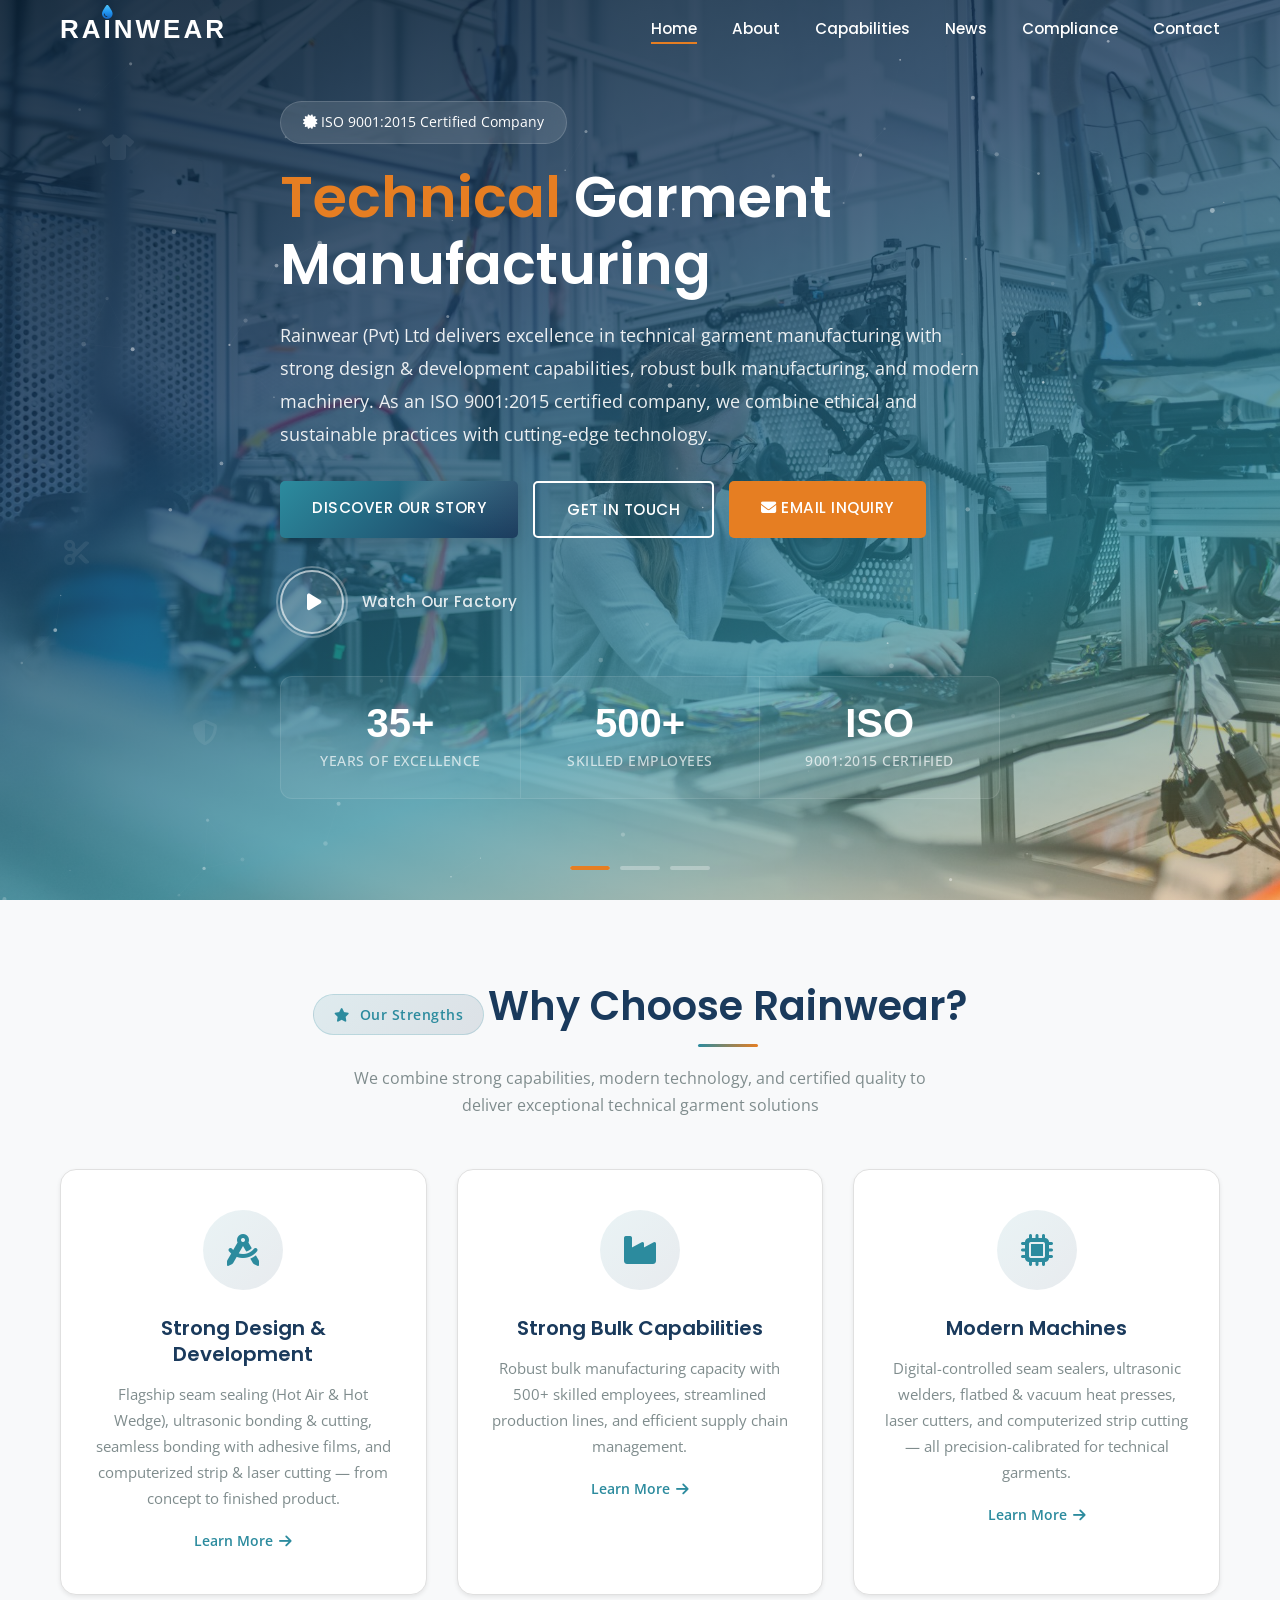
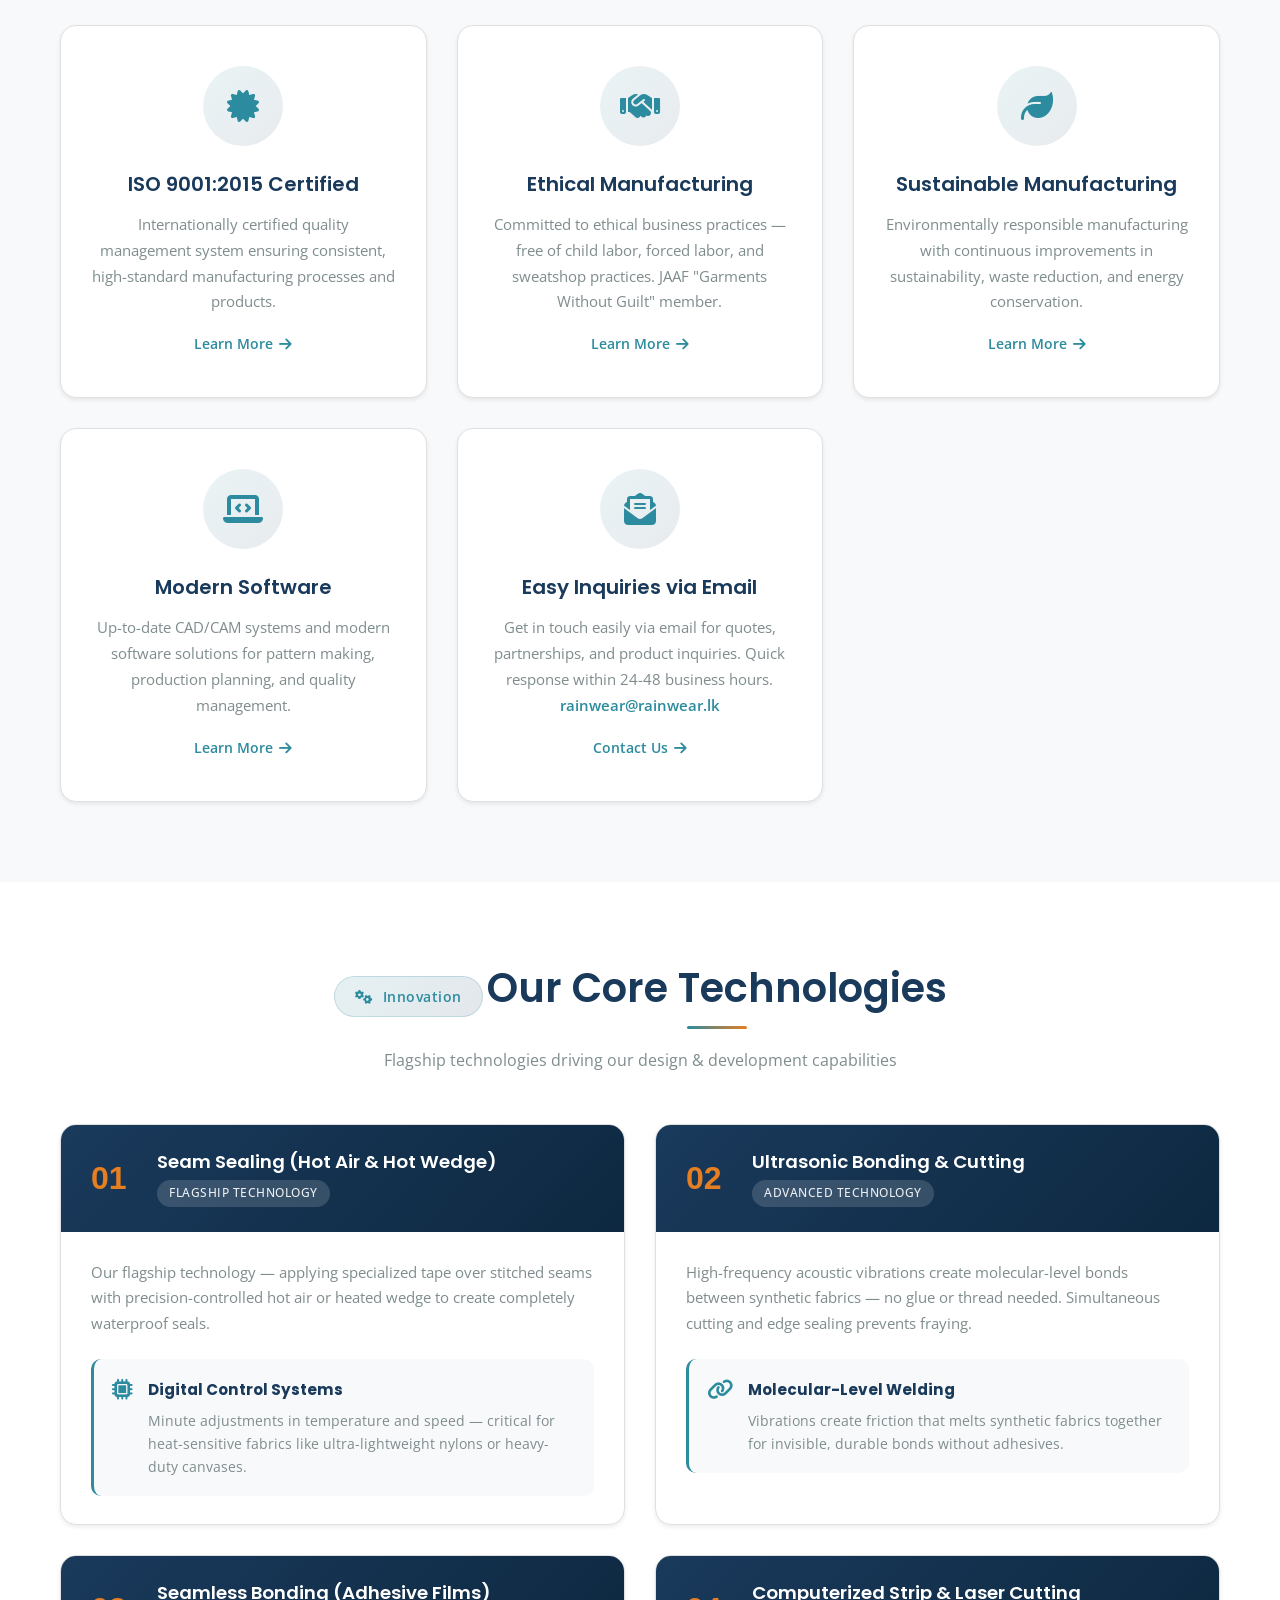
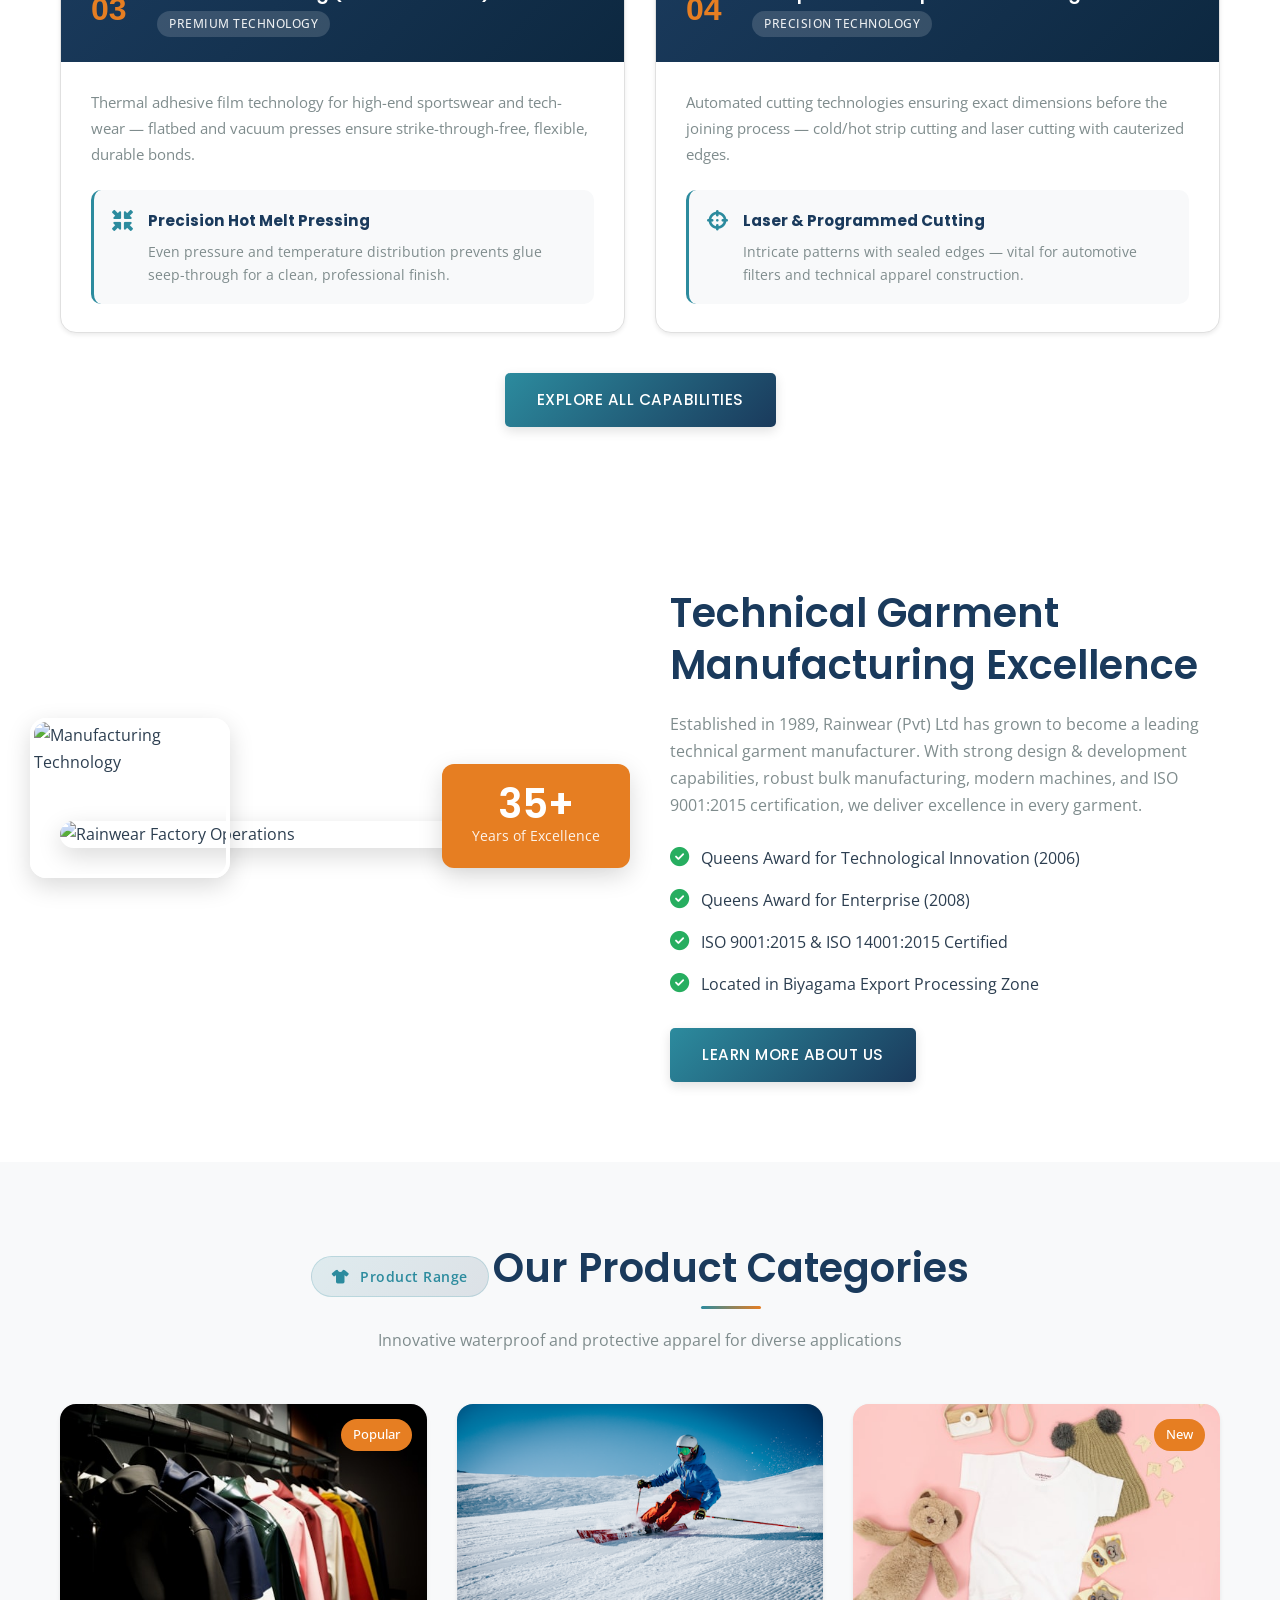
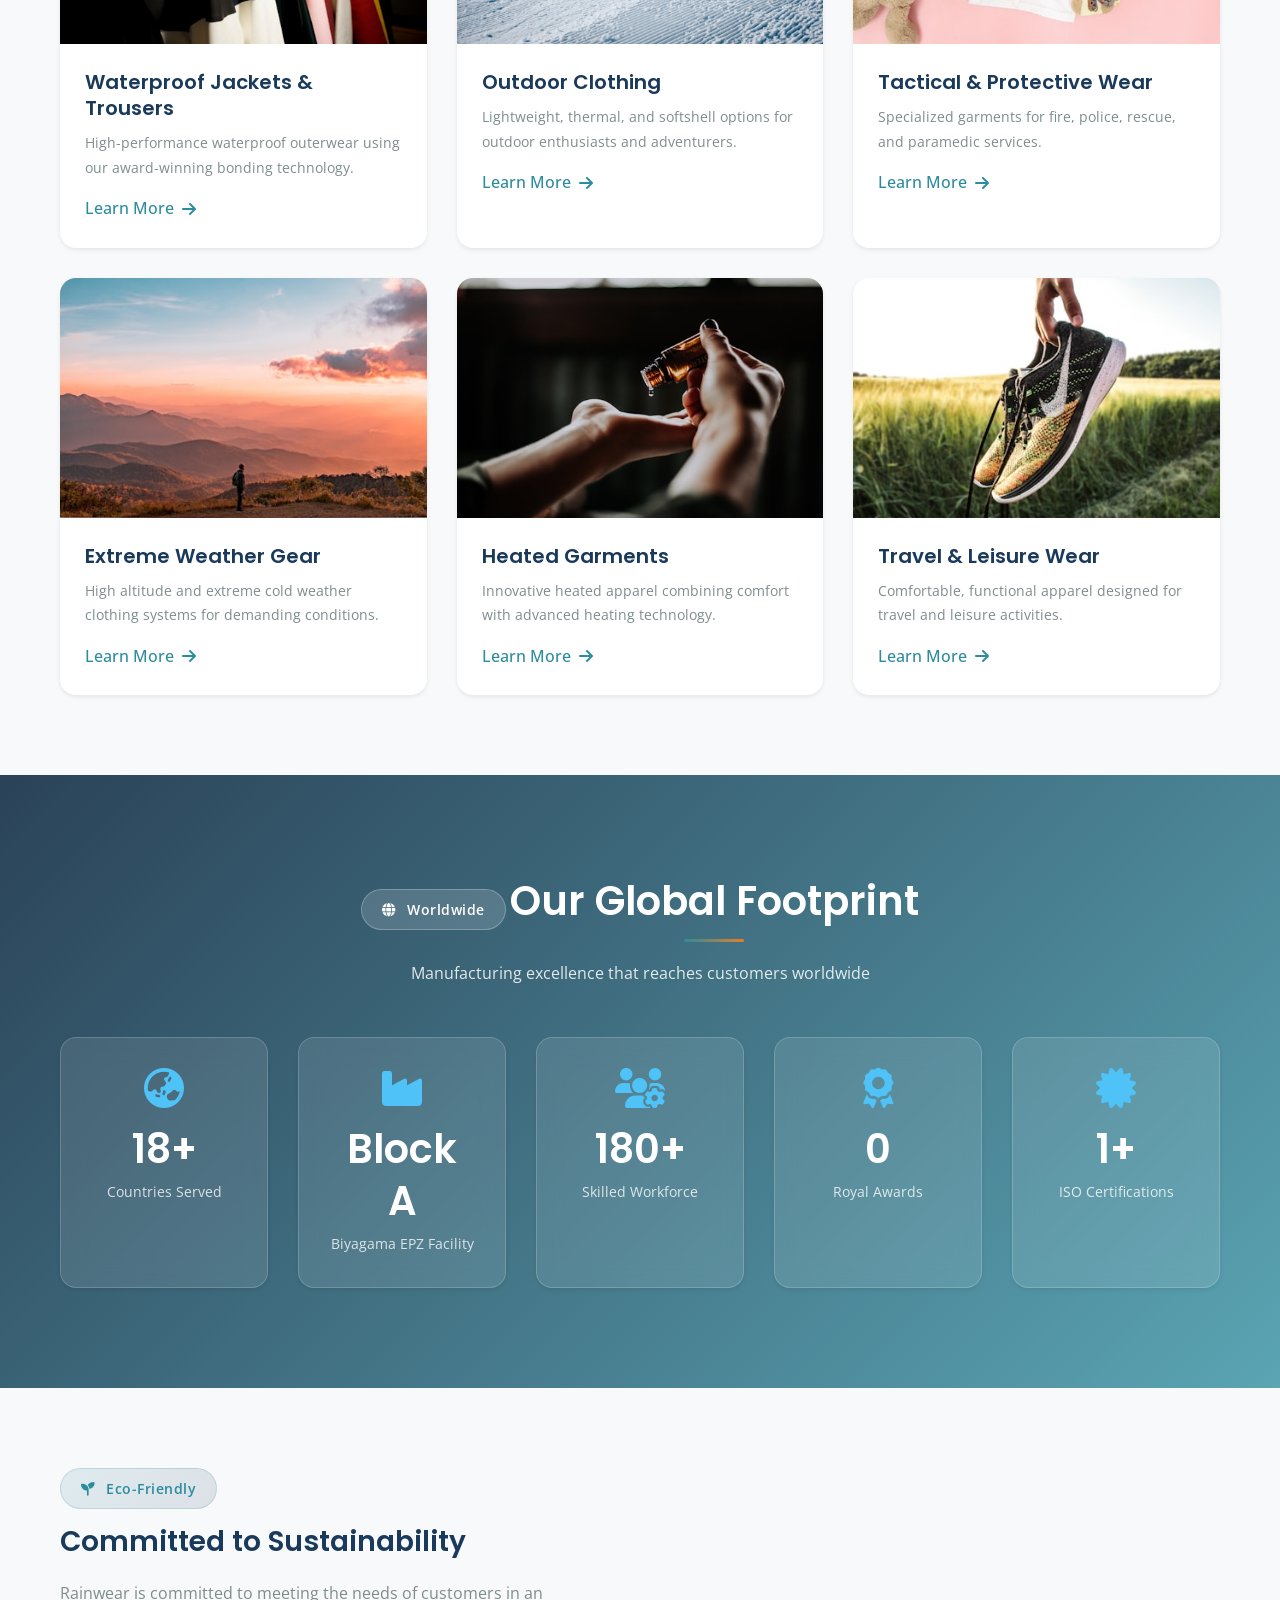
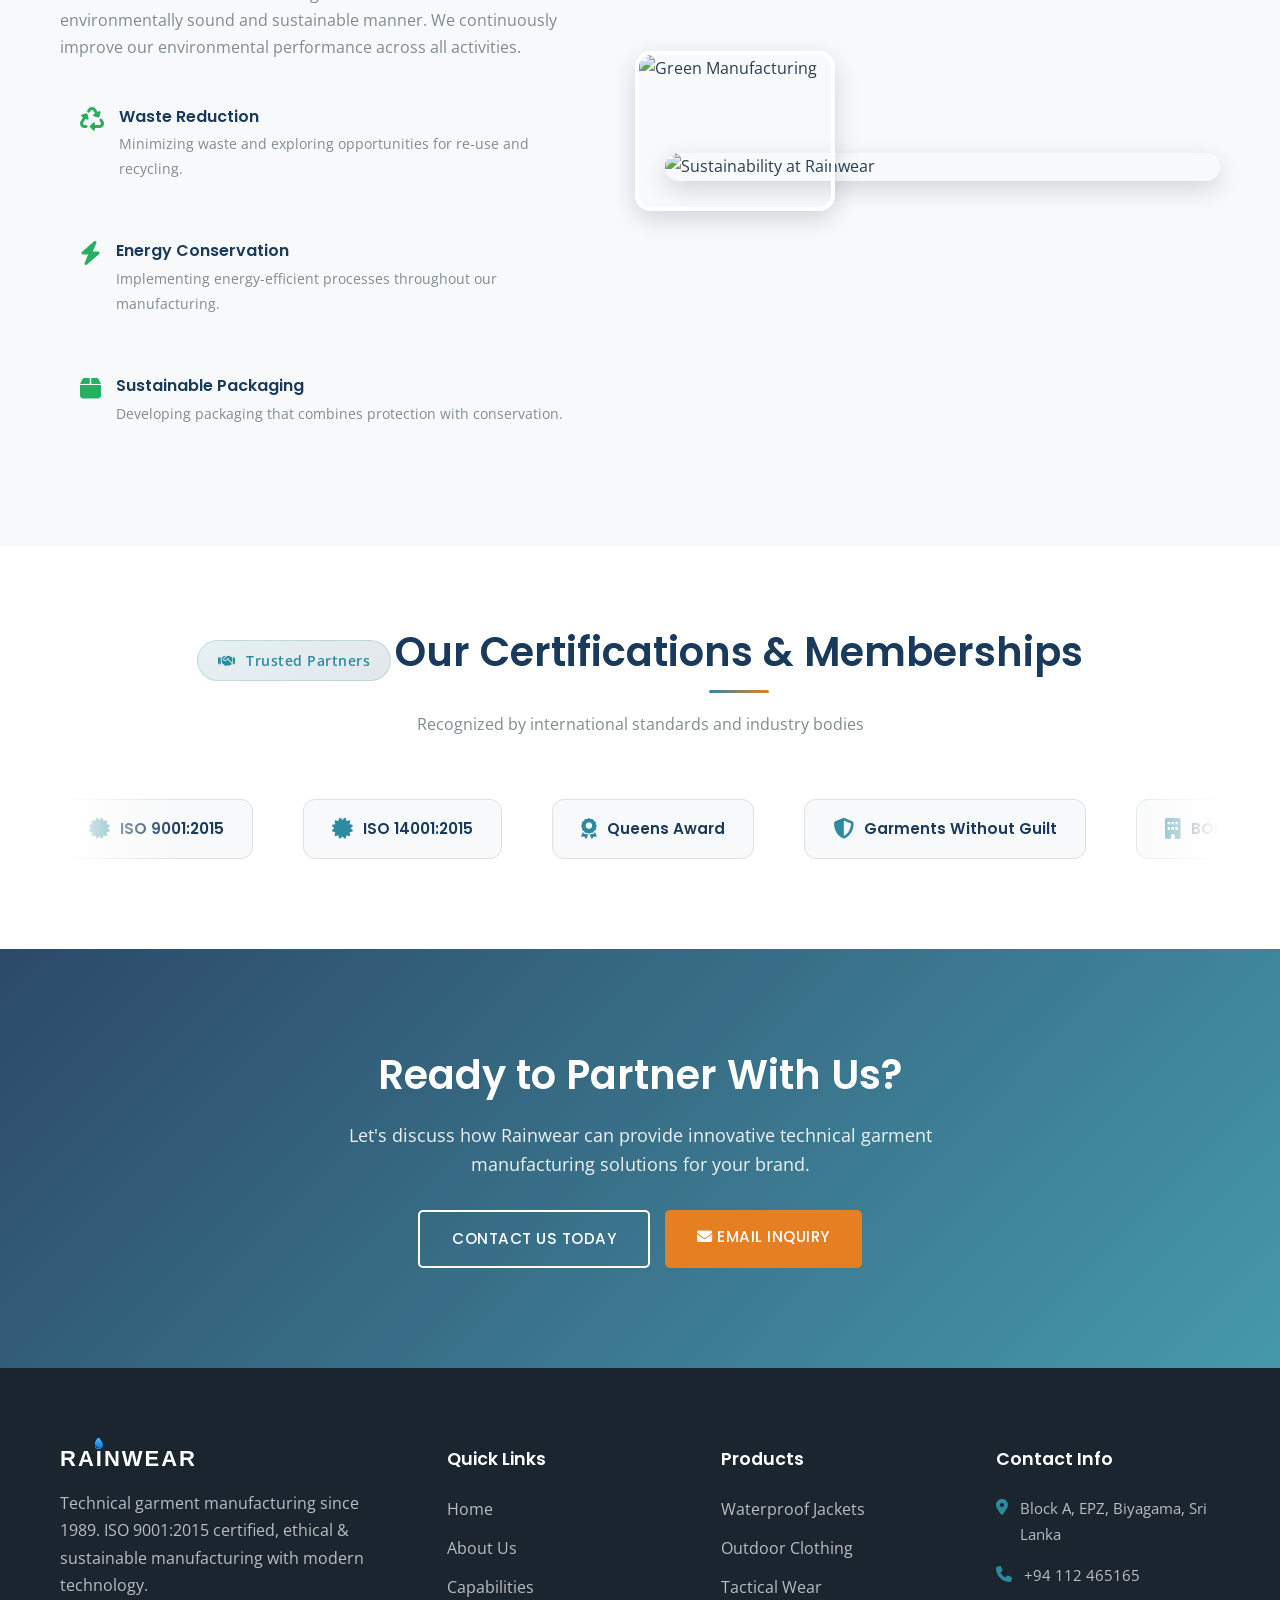
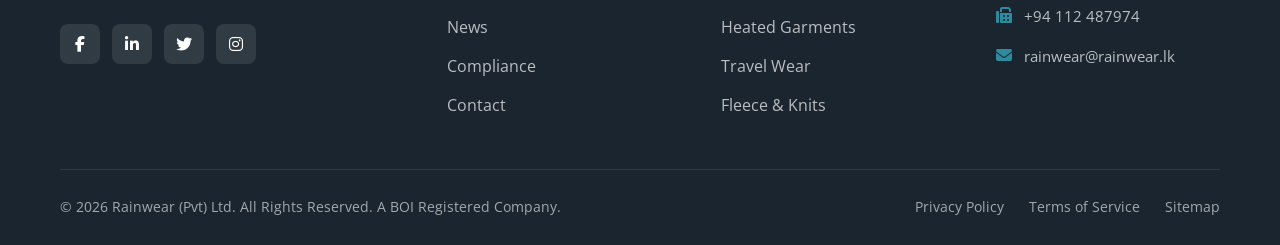
==== commit aa6f3505: "updated details" ====
--- a/index.html
+++ b/index.html
@@ -71,12 +71,24 @@
 
     <!-- Hero Section -->
     <section class="hero" id="hero">
-        <!-- Video Background -->
+        <!-- Multi-Video Background Carousel -->
         <div class="hero-video-wrap">
-            <video class="hero-video" autoplay muted loop playsinline poster="https://images.unsplash.com/photo-1581091226825-a6a2a5aee158?w=1920">
-                <source src="https://videos.pexels.com/video-files/3571264/3571264-uhd_2560_1440_30fps.mp4" type="video/mp4">
+            <video class="hero-video active" autoplay muted loop playsinline poster="images/hero-poster.jpg" data-index="0">
+                <source src="https://videos.pexels.com/video-files/15459708/15459708-uhd_2560_1440_24fps.mp4" type="video/mp4">
+            </video>
+            <video class="hero-video" muted loop playsinline preload="none" data-index="1">
+                <source src="https://videos.pexels.com/video-files/7043759/7043759-uhd_2560_1440_24fps.mp4" type="video/mp4">
+            </video>
+            <video class="hero-video" muted loop playsinline preload="none" data-index="2">
+                <source src="https://videos.pexels.com/video-files/15459710/15459710-uhd_2560_1440_24fps.mp4" type="video/mp4">
             </video>
             <div class="hero-video-overlay"></div>
+            <!-- Video Progress Indicators -->
+            <div class="hero-video-indicators">
+                <button class="video-indicator active" data-index="0"><span></span></button>
+                <button class="video-indicator" data-index="1"><span></span></button>
+                <button class="video-indicator" data-index="2"><span></span></button>
+            </div>
         </div>
 
         <!-- Animated Particles -->
@@ -141,7 +153,10 @@
                 <i class="fas fa-times"></i>
             </button>
             <div class="video-modal-player">
-                <iframe id="videoIframe" src="" frameborder="0" allow="autoplay; encrypted-media" allowfullscreen></iframe>
+                <video id="modalVideo" controls preload="none" poster="images/hero-poster.jpg">
+                    <source src="https://videos.pexels.com/video-files/15459709/15459709-uhd_2560_1440_24fps.mp4" type="video/mp4">
+                    Your browser does not support the video tag.
+                </video>
             </div>
         </div>
     </div>
--- a/css/styles.css
+++ b/css/styles.css
@@ -400,7 +400,7 @@
     background: var(--primary-dark);
 }
 
-/* Video Background */
+/* Video Background — Multi-Video Carousel */
 .hero-video-wrap {
     position: absolute;
     inset: 0;
@@ -408,22 +408,86 @@
 }
 
 .hero-video {
+    position: absolute;
+    inset: 0;
     width: 100%;
     height: 100%;
     object-fit: cover;
     display: block;
+    opacity: 0;
+    transition: opacity 1.5s ease-in-out;
+}
+
+.hero-video.active {
+    opacity: 1;
+    z-index: 1;
 }
 
 .hero-video-overlay {
     position: absolute;
     inset: 0;
     background: linear-gradient(
-        135deg,
-        rgba(13, 40, 64, 0.88) 0%,
-        rgba(26, 58, 92, 0.82) 40%,
-        rgba(44, 139, 158, 0.75) 100%
+        160deg,
+        rgba(10, 30, 50, 0.90) 0%,
+        rgba(26, 58, 92, 0.80) 35%,
+        rgba(44, 139, 158, 0.68) 70%,
+        rgba(230, 126, 34, 0.35) 100%
     );
-    z-index: 1;
+    z-index: 2;
+}
+
+/* Video Progress Indicators */
+.hero-video-indicators {
+    position: absolute;
+    bottom: 30px;
+    left: 50%;
+    transform: translateX(-50%);
+    display: flex;
+    gap: 10px;
+    z-index: 5;
+}
+
+.video-indicator {
+    width: 40px;
+    height: 4px;
+    background: rgba(255, 255, 255, 0.3);
+    border: none;
+    border-radius: 4px;
+    cursor: pointer;
+    padding: 0;
+    overflow: hidden;
+    transition: background 0.3s;
+}
+
+.video-indicator:hover {
+    background: rgba(255, 255, 255, 0.5);
+}
+
+.video-indicator span {
+    display: block;
+    height: 100%;
+    width: 0;
+    background: var(--accent-color);
+    border-radius: 4px;
+    transition: width 0.3s;
+}
+
+.video-indicator.active span {
+    animation: indicatorFill 8s linear forwards;
+}
+
+@keyframes indicatorFill {
+    from { width: 0; }
+    to { width: 100%; }
+}
+
+/* Modal Video Player */
+.video-modal-player video {
+    width: 100%;
+    height: 100%;
+    display: block;
+    border-radius: 12px;
+    background: #000;
 }
 
 /* Particle Canvas */
@@ -610,21 +674,55 @@
 /* Stats */
 .hero-stats {
     display: flex;
-    gap: 50px;
+    gap: 0;
     margin-top: 42px;
-    padding-top: 30px;
-    border-top: 1px solid rgba(255,255,255,0.15);
+    padding: 0;
+    border: none;
+}
+
+.stat-item {
+    flex: 1;
+    text-align: center;
+    padding: 24px 30px;
+    position: relative;
+    background: rgba(255, 255, 255, 0.06);
+    backdrop-filter: blur(6px);
+    -webkit-backdrop-filter: blur(6px);
+    border: 1px solid rgba(255, 255, 255, 0.1);
+    transition: background 0.3s;
+}
+
+.stat-item:first-child {
+    border-radius: 12px 0 0 12px;
+}
+
+.stat-item:last-child {
+    border-radius: 0 12px 12px 0;
+}
+
+.stat-item:not(:last-child) {
+    border-right: none;
+}
+
+.stat-item:hover {
+    background: rgba(255, 255, 255, 0.12);
 }
 
 .stat-item h3 {
     color: var(--text-white);
     font-size: 2.5rem;
+    font-weight: 800;
+    line-height: 1.1;
+    margin-bottom: 4px;
 }
 
 .stat-item p {
-    color: rgba(255,255,255,0.8);
-    font-size: 0.9rem;
+    color: rgba(255,255,255,0.7);
+    font-size: 0.85rem;
+    font-weight: 500;
     margin: 0;
+    letter-spacing: 0.5px;
+    text-transform: uppercase;
 }
 
 /* Video Modal Overlay */
@@ -674,7 +772,8 @@
     background: #000;
 }
 
-.video-modal-player iframe {
+.video-modal-player iframe,
+.video-modal-player video {
     width: 100%;
     height: 100%;
 }
@@ -2078,18 +2177,48 @@
     .hero-play-btn { width: 52px; height: 52px; font-size: 1rem; }
     .play-label { font-size: 0.85rem; }
 
+    .hero-video-indicators {
+        bottom: 20px;
+    }
+
+    .video-indicator {
+        width: 30px;
+        height: 3px;
+    }
+
     .hero-stats {
         flex-wrap: wrap;
-        gap: 20px;
+        gap: 0;
     }
 
     .hero-stats .stat-item {
-        flex: 1 1 calc(50% - 20px);
-        min-width: 120px;
+        flex: 1 1 calc(50% - 0px);
+        min-width: 140px;
+        padding: 18px 20px;
+    }
+
+    .stat-item:first-child {
+        border-radius: 12px 0 0 0;
+    }
+
+    .stat-item:last-child {
+        border-radius: 0 0 12px 0;
+        flex: 1 1 100%;
+        border-top: none;
+        border-radius: 0 0 12px 12px;
+    }
+
+    .stat-item:nth-child(2) {
+        border-radius: 0 12px 0 0;
+        border-right: none;
+    }
+
+    .stat-item:not(:last-child) {
+        border-right: 1px solid rgba(255,255,255,0.1);
     }
 
     .stat-item h3 {
-        font-size: 2rem;
+        font-size: 1.8rem;
     }
 
     .hero-buttons {
@@ -2414,9 +2543,28 @@
 
     /* Hero stats */
     .hero-stats {
-        gap: 15px;
+        flex-direction: column;
+        gap: 0;
         margin-top: 25px;
-        padding-top: 20px;
+    }
+
+    .stat-item,
+    .stat-item:first-child,
+    .stat-item:nth-child(2),
+    .stat-item:last-child {
+        border-radius: 0;
+        border-right: 1px solid rgba(255,255,255,0.1) !important;
+        border-bottom: none;
+        padding: 16px 20px;
+    }
+
+    .stat-item:first-child {
+        border-radius: 12px 12px 0 0 !important;
+    }
+
+    .stat-item:last-child {
+        border-radius: 0 0 12px 12px !important;
+        border-top: 1px solid rgba(255,255,255,0.1);
     }
 
     .stat-item h3 {
@@ -2424,7 +2572,7 @@
     }
 
     .stat-item p {
-        font-size: 0.8rem;
+        font-size: 0.78rem;
     }
 
     /* Buttons */
